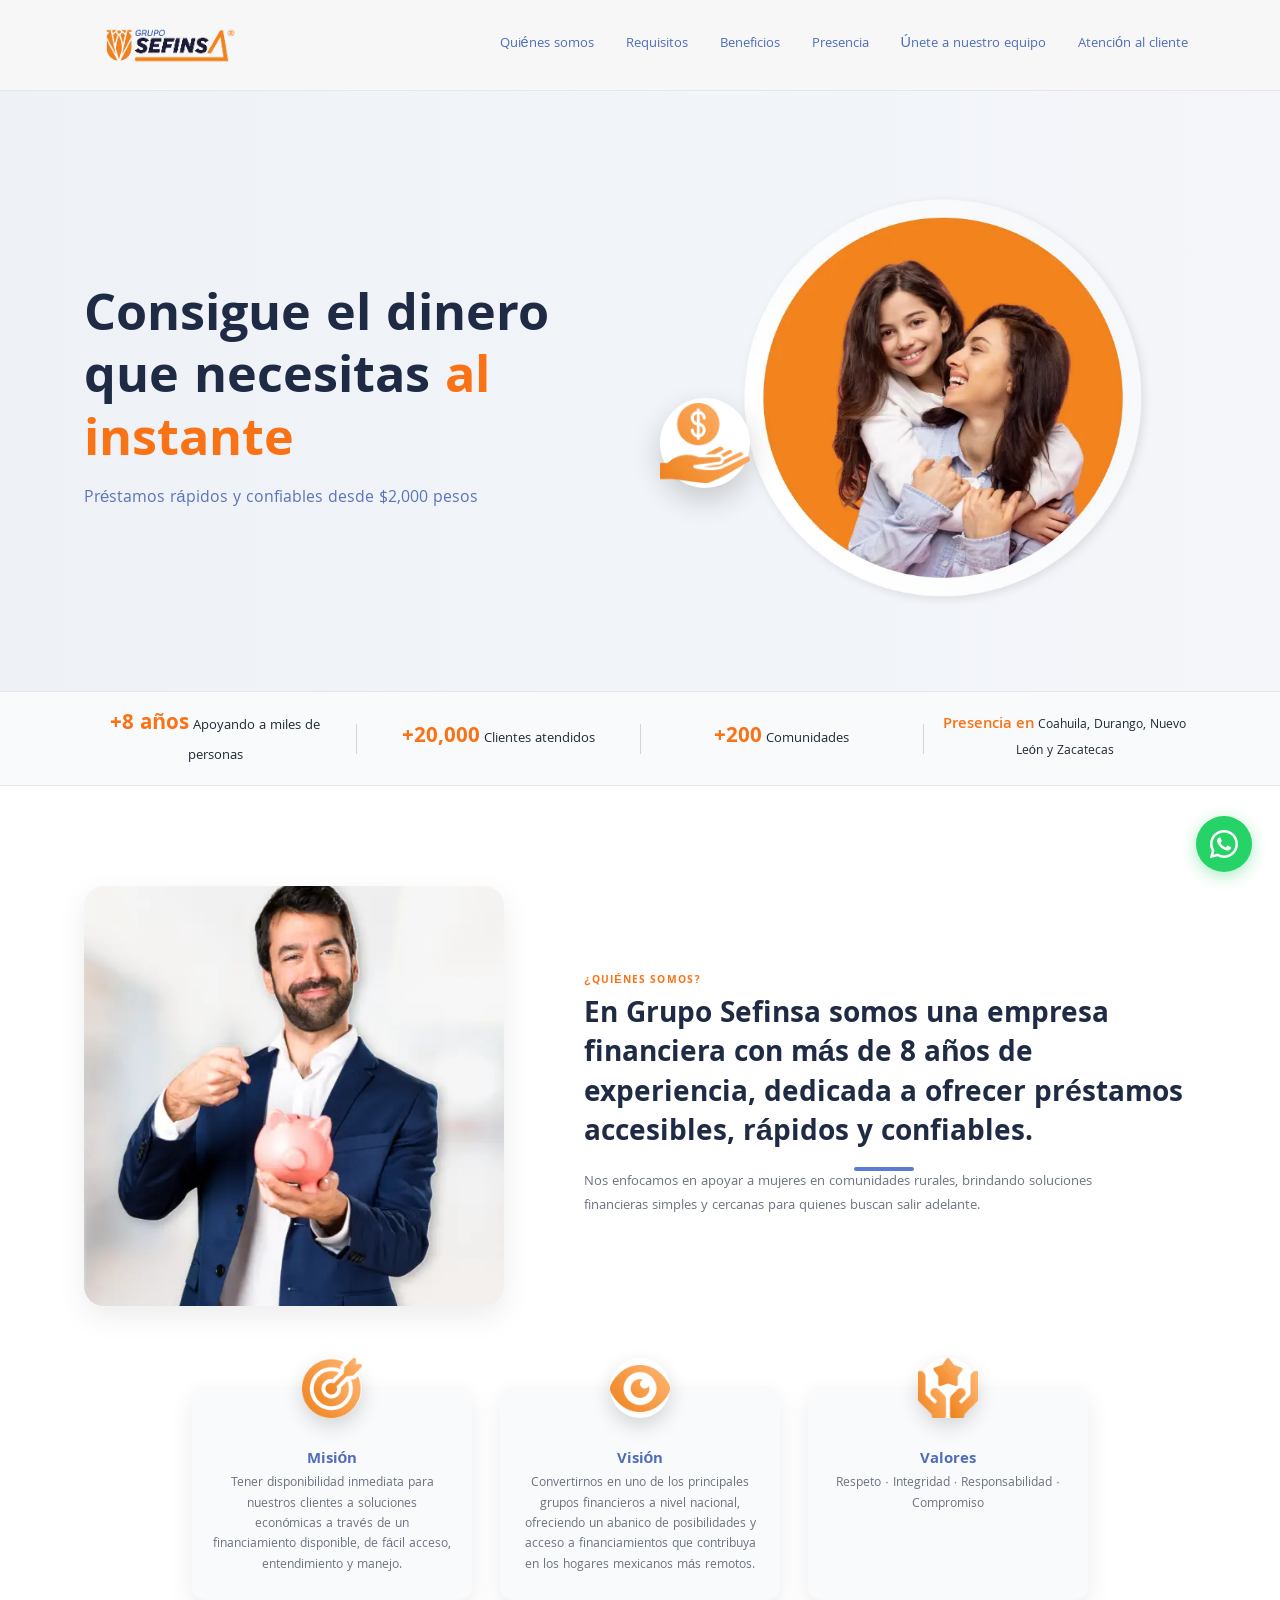
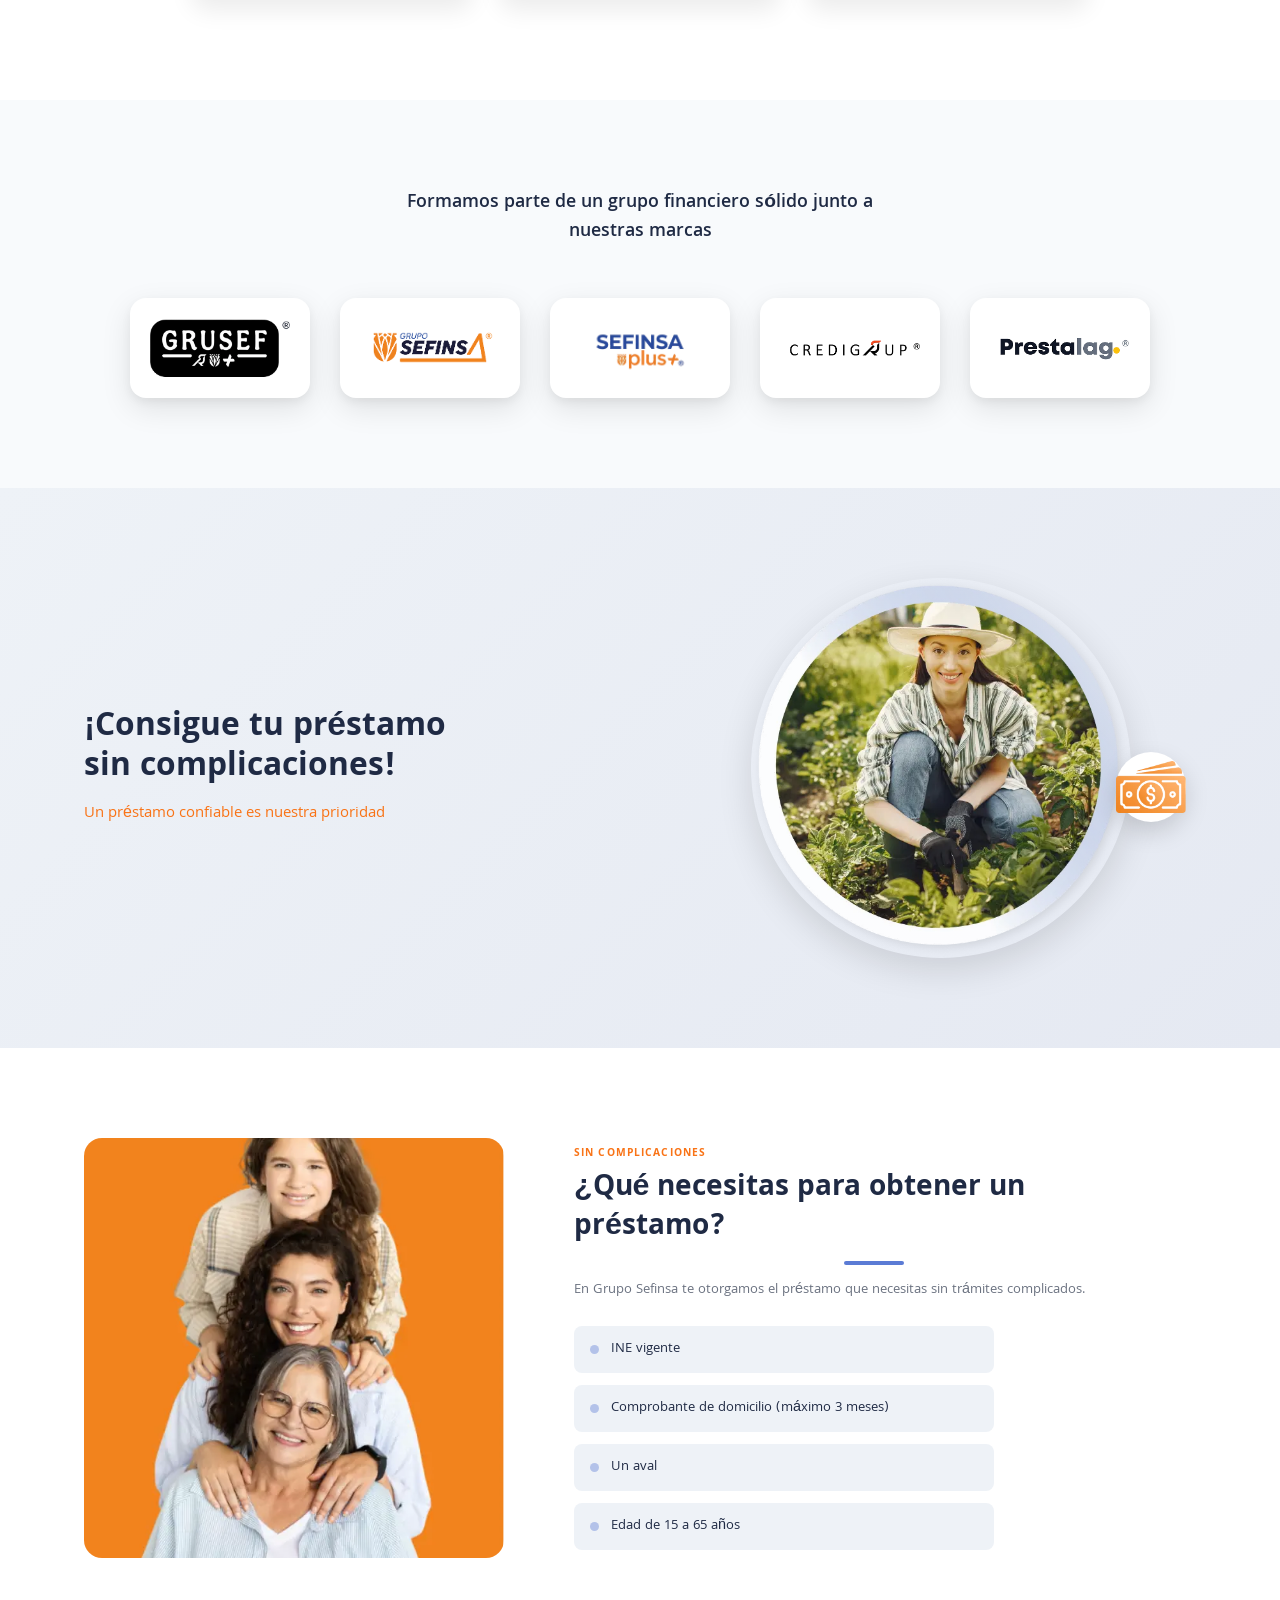
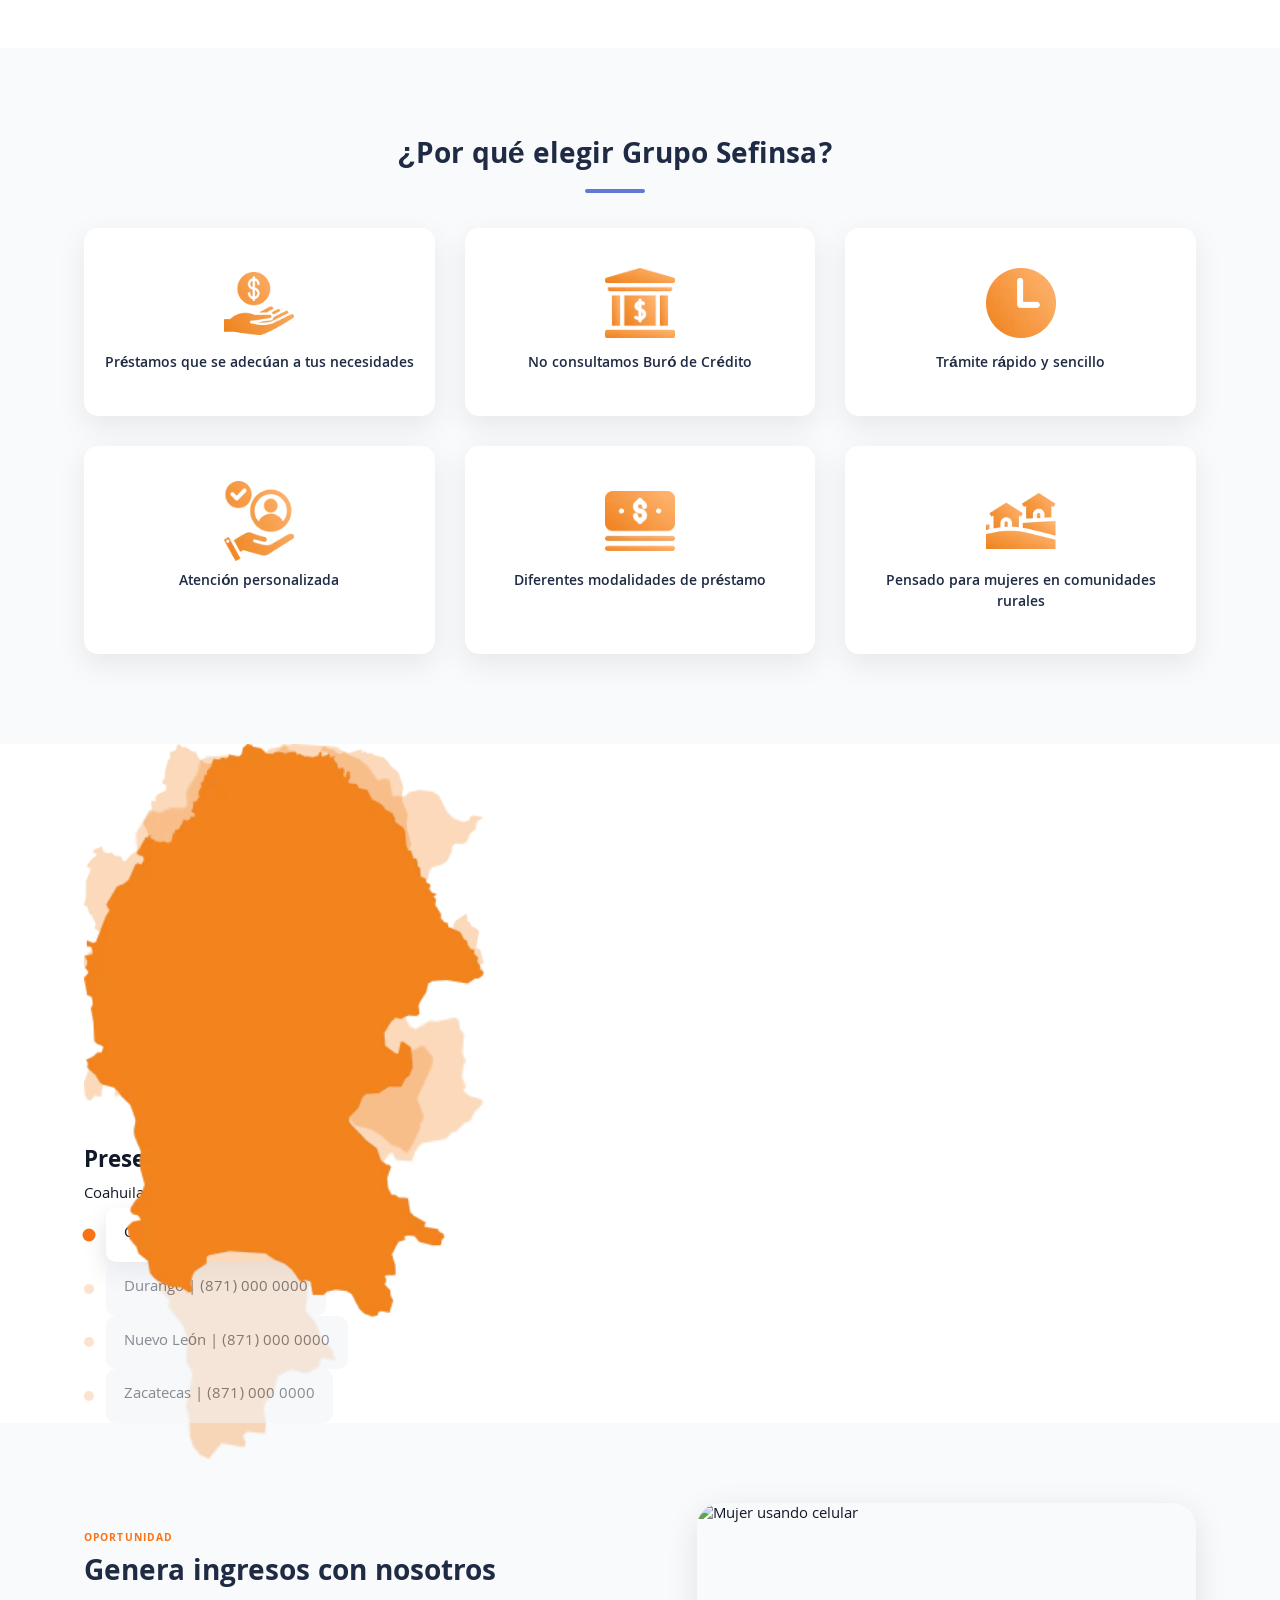
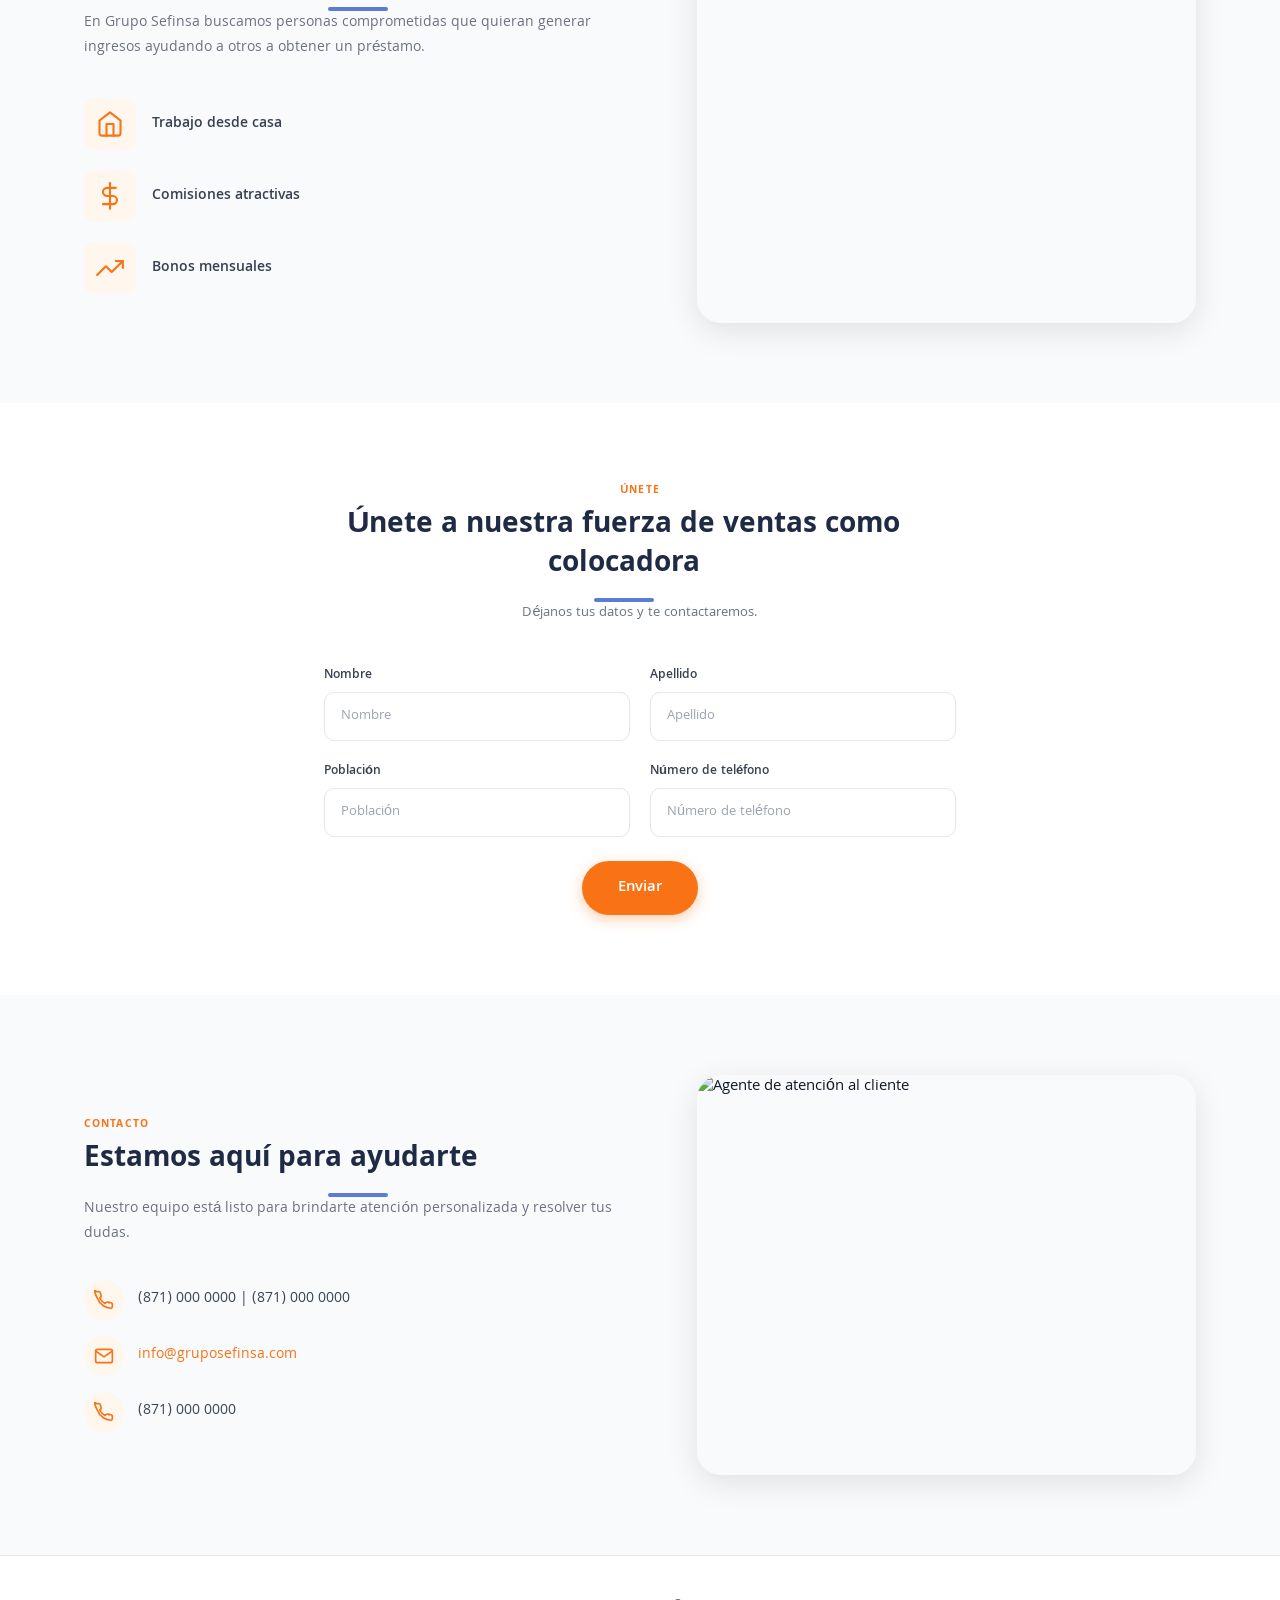
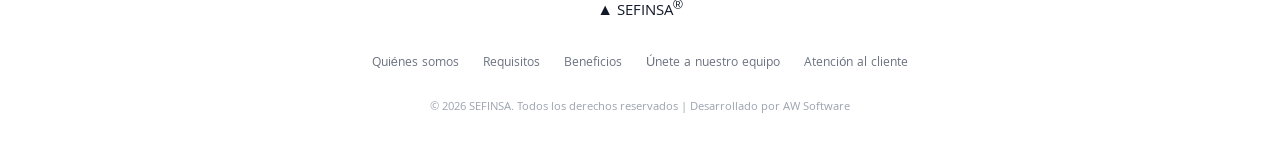
==== index.html @ 64424cb9 "si" ====
<!DOCTYPE html>
<html lang="es">
<head>
  <meta charset="UTF-8" />
  <meta name="viewport" content="width=device-width, initial-scale=1.0" />
  <title>Grupo Sefinsa — Préstamos rápidos y confiables</title>
  <link rel="stylesheet" href="Style/styles.css" />
  <link rel="preconnect" href="https://fonts.googleapis.com" />
  <link rel="preconnect" href="https://fonts.gstatic.com" crossorigin />
  <link href="https://fonts.googleapis.com/css2?family=Poppins:wght@400;500;600;700;800&display=swap" rel="stylesheet" />
</head>
<body>

  <!-- NAVBAR -->
  <header class="navbar">
    <div class="container navbar__inner">
      <a href="#" class="navbar__logo">
        <div class="logo-mark">
   
          <span class="logo-text"><img src="LOGOS/LOGO SEFINSA.webp" alt=""></span>
        </div>
      </a>
      <button class="navbar__toggle" aria-label="Abrir menú" id="menuToggle">
        <span></span><span></span><span></span>
      </button>
      <nav class="navbar__nav" id="mainNav">
        <a href="#quienes-somos">Quiénes somos</a>
        <a href="#requisitos">Requisitos</a>
        <a href="#beneficios">Beneficios</a>
        <a href="#presencia">Presencia</a>
        <a href="#unete">Únete a nuestro equipo</a>
        <a href="#atencion">Atención al cliente</a>
      </nav>
    </div>
  </header>

  <!-- HERO -->
  <section class="hero">
    <div class="container hero__inner">
      <div class="hero__content">
        <h1 class="hero__title">
          Consigue el dinero<br />
          que necesitas <span class="text-orange">al instante</span>
        </h1>
        <p class="hero__subtitle">Préstamos rápidos y confiables desde $2,000 pesos</p>
       
      </div>
      <div class="hero__image-wrap">
        <div class="hero__image-circle">
          <img src="Img/IMAGEN 1.webp" alt="Mujer sonriente" />
        </div>
        <div class="hero__badge hero__badge--1">
          <img src="ICONOS/ICONO 1.webp" alt="">
        </div>
        <div class="hero__badge hero__badge--2">
          <svg width="22" height="22" viewBox="0 0 24 24" fill="none"><circle cx="12" cy="12" r="12" fill="#F97316"/><path d="M12 6v6l4 2" stroke="#fff" stroke-width="2" stroke-linecap="round"/></svg>
        </div>
      </div>
    </div>
  </section>

  <!-- STATS BAR -->
  <section class="stats">
    <div class="container stats__inner">
      <div class="stats__item">
        <span class="stats__number">+8 años</span>
        <span class="stats__label">Apoyando a miles de personas</span>
      </div>
      <div class="stats__divider"></div>
      <div class="stats__item">
        <span class="stats__number">+20,000</span>
        <span class="stats__label">Clientes atendidos</span>
      </div>
      <div class="stats__divider"></div>
      <div class="stats__item">
        <span class="stats__number">+200</span>
        <span class="stats__label">Comunidades</span>
      </div>
      <div class="stats__divider"></div>
      <div class="stats__item">
        <span class="stats__number">Presencia en</span>
        <span class="stats__label">Coahuila, Durango, Nuevo León y Zacatecas</span>
      </div>
    </div>
  </section>

  <!-- QUIÉNES SOMOS -->
<section class="about" id="quienes-somos">
  <div class="container">

    <div class="about__inner">
      <!-- IMAGEN -->
      <div class="about__image">
        <img src="Img/IMAGEN 2.webp " alt="Quiénes somos">
      </div>

      <!-- TEXTO -->
      <div class="about__content">
        <p class="section-label">¿QUIÉNES SOMOS?</p>

        <h2 class="section-title">
          En Grupo Sefinsa somos una empresa financiera con más de 8 años de experiencia, dedicada a ofrecer préstamos accesibles, rápidos y confiables.
        </h2>

        <p class="about__desc">
          Nos enfocamos en apoyar a mujeres en comunidades rurales, brindando soluciones financieras simples y cercanas para quienes buscan salir adelante.
        </p>
      </div>
    </div>

    <!-- CARDS -->
    <div class="about__cards">

      <div class="about__card">
        <div class="about__card-icon">
          <!-- ICONO -->
           <img src="ICONOS/ICONO 2.webp" alt="">
        </div>
        <h3>Misión</h3>
        <p>
          Tener disponibilidad inmediata para nuestros clientes a soluciones económicas a través de un financiamiento disponible, de fácil acceso, entendimiento y manejo.
        </p>
      </div>

      <div class="about__card">
        <div class="about__card-icon">
         <img src="ICONOS/ICONO 3.webp" alt="">
        </div>
        <h3>Visión</h3>
        <p>
          Convertirnos en uno de los principales grupos financieros a nivel nacional, ofreciendo un abanico de posibilidades y acceso a financiamientos que contribuya en los hogares mexicanos más remotos.
        </p>
      </div>

      <div class="about__card">
        <div class="about__card-icon">
          <img src="ICONOS/ICONO 4.webp" alt="">
        </div>
        <h3>Valores</h3>
        <p>
          Respeto · Integridad · Responsabilidad · Compromiso
        </p>
      </div>

    </div>

  </div>
</section>

  <!-- ALIANZAS -->
  <section class="alliances">
  <div class="container">

    <h3 class="alliances__title">
      Formamos parte de un grupo financiero sólido junto a nuestras marcas
    </h3>

    <div class="alliances__grid">

      <div class="alliance-card">
        <img src="LOGOS/LOGO GRUSEF.webp" alt="">
      </div>

      <div class="alliance-card">
        <img src="LOGOS/LOGO SEFINSA.webp" alt="">
      </div>

      <div class="alliance-card">
        <img src="LOGOS/LOGO SEFISNA PLUS.webp" alt="">
      </div>

      <div class="alliance-card">
        <img src="LOGOS/LOGO CREDIGRUP.webp" alt="">
      </div>

      <div class="alliance-card">
        <img src="LOGOS/LOGO PRESTALAG.webp" alt="">
      </div>

    </div>

  </div>
</section>

  <!-- CTA INTERMEDIA -->
<section class="cta">
  <div class="container">

    <div class="cta__inner">

      <!-- TEXTO -->
      <div class="cta__content">
        <h2 class="cta__title">
          ¡Consigue tu préstamo<br>sin complicaciones!
        </h2>

        <p class="cta__subtitle">
          Un préstamo confiable es nuestra prioridad
        </p>
      </div>

      <!-- IMAGEN -->
      <div class="cta__image-wrap">

        <div class="cta__image">
          <img src="Img/IMAGEN 3.webp" alt="">
        </div>

        <!-- ICONO FLOTANTE -->
        <div class="cta__icon">
          <img src="ICONOS/ICONO 5.webp" alt="">
        </div>

      </div>

    </div>

  </div>
</section>

  <!-- REQUISITOS -->
 <section class="requirements">
  <div class="container">

    <div class="requirements__inner">

      <!-- IMAGEN -->
      <div class="requirements__image">
        <img src="Img/IMAGEN 4.webp" alt="">
      </div>

      <!-- TEXTO -->
      <div class="requirements__content">

        <p class="section-label">SIN COMPLICACIONES</p>

        <h2 class="section-title">
          ¿Qué necesitas para obtener un préstamo?
        </h2>

        <p class="requirements__desc">
          En Grupo Sefinsa te otorgamos el préstamo que necesitas sin trámites complicados.
        </p>

        <div class="requirements__list">
          <div class="requirements__item"><span class="dot"></span>INE vigente</div>
          <div class="requirements__item"><span class="dot"></span>Comprobante de domicilio (máximo 3 meses)</div>
          <div class="requirements__item"><span class="dot"></span>Un aval</div>
          <div class="requirements__item"><span class="dot"></span>Edad de 15 a 65 años</div>
        </div>

      </div>

    </div>

  </div>
</section>

  <section class="benefits">
  <div class="container">

    <div class="section-header">
     
      <h2 class="section-title">¿Por qué elegir Grupo Sefinsa?</h2>
    </div>

    <div class="benefits__grid">

      <div class="benefit-card">
        <div class="benefit-card__icon">
         <img src="ICONOS/ICONO 1.webp" alt="">
        </div>
        <h3>Préstamos que se adecúan a tus necesidades</h3>
      </div>

      <div class="benefit-card">
        <div class="benefit-card__icon">
          <img src="ICONOS/ICONO 6.webp" alt="">
        </div>
        <h3>No consultamos Buró de Crédito</h3>
      </div>

      <div class="benefit-card">
        <div class="benefit-card__icon">
          <img src="ICONOS/ICONO 7.webp" alt="">
        </div>
        <h3>Trámite rápido y sencillo</h3>
      </div>

      <div class="benefit-card">
        <div class="benefit-card__icon">
          <img src="ICONOS/ICONO 8.webp" alt="">
        </div>
        <h3>Atención personalizada</h3>
      </div>

      <div class="benefit-card">
        <div class="benefit-card__icon">
          <img src="ICONOS/ICONO 9.webp" alt="">
        </div>
        <h3>Diferentes modalidades de préstamo</h3>
      </div>

      <div class="benefit-card">
        <div class="benefit-card__icon">
          <img src="ICONOS/ICONO 10.webp" alt="">        </div>
        <h3>Pensado para mujeres en comunidades rurales</h3>
      </div>

    </div>

  </div>
</section>

  <!-- PRESENCIA -->
 <section class="presence">
  <div class="container">

    <div class="presence__inner">

      <!-- MAPA ARMADO CON IMÁGENES -->
      <div class="presence__map">

        <img src="ICONOS/COA.webp" class="map-state active" data-state="coahuila">
        <img src="ICONOS/DUR.webp" class="map-state" data-state="durango">
        <img src="ICONOS/NL.webp" class="map-state" data-state="nuevoleon">
        <img src="ICONOS/ZAC.webp" class="map-state" data-state="zacatecas">

      </div>

      <!-- LISTA -->
      <div class="presence__content">

        <h2 class="presence__title">Presencia en:</h2>

        <p class="presence__highlight">
          Coahuila, Durango, Nuevo León y Zacatecas
        </p>

        <div class="presence__list">

          <div class="presence__item active" data-state="coahuila">
            <span class="dot"></span>
            <div class="presence__card">Coahuila | (871) 000 0000</div>
          </div>

          <div class="presence__item" data-state="durango">
            <span class="dot"></span>
            <div class="presence__card">Durango | (871) 000 0000</div>
          </div>

          <div class="presence__item" data-state="nuevoleon">
            <span class="dot"></span>
            <div class="presence__card">Nuevo León | (871) 000 0000</div>
          </div>

          <div class="presence__item" data-state="zacatecas">
            <span class="dot"></span>
            <div class="presence__card">Zacatecas | (871) 000 0000</div>
          </div>

        </div>

      </div>

    </div>

  </div>
</section>

  <!-- GENERA INGRESOS -->
  <section class="income" id="unete">
    <div class="container income__inner">
      <div class="income__content">
        <p class="section-label">Oportunidad</p>
        <h2 class="section-title">Genera ingresos con nosotros</h2>
        <p class="income__desc">En Grupo Sefinsa buscamos personas comprometidas que quieran generar ingresos ayudando a otros a obtener un préstamo.</p>
        <div class="income__perks">
          <div class="income__perk">
            <span class="income__perk-icon">
              <svg width="28" height="28" viewBox="0 0 24 24" fill="none"><path d="M3 9l9-7 9 7v11a2 2 0 01-2 2H5a2 2 0 01-2-2z" stroke="#F97316" stroke-width="1.8" stroke-linecap="round" stroke-linejoin="round"/><polyline points="9 22 9 12 15 12 15 22" stroke="#F97316" stroke-width="1.8" stroke-linecap="round" stroke-linejoin="round"/></svg>
            </span>
            <span>Trabajo desde casa</span>
          </div>
          <div class="income__perk">
            <span class="income__perk-icon">
              <svg width="28" height="28" viewBox="0 0 24 24" fill="none"><line x1="12" y1="1" x2="12" y2="23" stroke="#F97316" stroke-width="1.8" stroke-linecap="round"/><path d="M17 5H9.5a3.5 3.5 0 000 7h5a3.5 3.5 0 010 7H6" stroke="#F97316" stroke-width="1.8" stroke-linecap="round" stroke-linejoin="round"/></svg>
            </span>
            <span>Comisiones atractivas</span>
          </div>
          <div class="income__perk">
            <span class="income__perk-icon">
              <svg width="28" height="28" viewBox="0 0 24 24" fill="none"><polyline points="23 6 13.5 15.5 8.5 10.5 1 18" stroke="#F97316" stroke-width="1.8" stroke-linecap="round" stroke-linejoin="round"/><polyline points="17 6 23 6 23 12" stroke="#F97316" stroke-width="1.8" stroke-linecap="round" stroke-linejoin="round"/></svg>
            </span>
            <span>Bonos mensuales</span>
          </div>
        </div>
      </div>
      <div class="income__image">
        <img src="https://images.unsplash.com/photo-1551836022-d5d88e9218df?w=420&h=480&fit=crop&crop=faces" alt="Mujer usando celular" />
      </div>
    </div>
  </section>

  <!-- FORMULARIO COLOCADORA -->
  <section class="form-section">
    <div class="container form-section__inner">
      <p class="section-label center">Únete</p>
      <h2 class="section-title center">Únete a nuestra fuerza de ventas como colocadora</h2>
      <p class="form-section__sub center">Déjanos tus datos y te contactaremos.</p>
      <form class="colocadora-form" id="colocadoraForm" novalidate>
        <div class="form-grid">
          <div class="form-group">
            <label for="nombre">Nombre</label>
            <input type="text" id="nombre" name="nombre" placeholder="Nombre" required />
          </div>
          <div class="form-group">
            <label for="apellido">Apellido</label>
            <input type="text" id="apellido" name="apellido" placeholder="Apellido" required />
          </div>
          <div class="form-group">
            <label for="poblacion">Población</label>
            <input type="text" id="poblacion" name="poblacion" placeholder="Población" required />
          </div>
          <div class="form-group">
            <label for="telefono">Número de teléfono</label>
            <input type="tel" id="telefono" name="telefono" placeholder="Número de teléfono" required />
          </div>
        </div>
        <div class="form-submit">
          <button type="submit" class="btn btn--primary btn--lg">Enviar</button>
        </div>
      </form>
    </div>
  </section>

  <!-- ATENCIÓN AL CLIENTE -->
  <section class="contact" id="atencion">
    <div class="container contact__inner">
      <div class="contact__content">
        <p class="section-label">Contacto</p>
        <h2 class="section-title">Estamos aquí para ayudarte</h2>
        <p class="contact__desc">Nuestro equipo está listo para brindarte atención personalizada y resolver tus dudas.</p>
        <div class="contact__list">
          <div class="contact__item">
            <span class="contact__icon">
              <svg width="20" height="20" viewBox="0 0 24 24" fill="none"><path d="M22 16.92v3a2 2 0 01-2.18 2 19.79 19.79 0 01-8.63-3.07A19.5 19.5 0 013.88 9.5a19.79 19.79 0 01-3.07-8.67A2 2 0 012.77 2h3a2 2 0 012 1.72c.127.96.361 1.903.7 2.81a2 2 0 01-.45 2.11L6.91 9.74a16 16 0 006.35 6.35l1.1-1.1a2 2 0 012.11-.45c.907.339 1.85.573 2.81.7A2 2 0 0122 16.92z" stroke="#F97316" stroke-width="2" stroke-linecap="round" stroke-linejoin="round"/></svg>
            </span>
            <span>(871) 000 0000 | (871) 000 0000</span>
          </div>
          <div class="contact__item">
            <span class="contact__icon">
              <svg width="20" height="20" viewBox="0 0 24 24" fill="none"><path d="M4 4h16c1.1 0 2 .9 2 2v12c0 1.1-.9 2-2 2H4c-1.1 0-2-.9-2-2V6c0-1.1.9-2 2-2z" stroke="#F97316" stroke-width="2" stroke-linecap="round" stroke-linejoin="round"/><polyline points="22,6 12,13 2,6" stroke="#F97316" stroke-width="2" stroke-linecap="round" stroke-linejoin="round"/></svg>
            </span>
            <a href="mailto:info@gruposefinsa.com">info@gruposefinsa.com</a>
          </div>
          <div class="contact__item">
            <span class="contact__icon">
              <svg width="20" height="20" viewBox="0 0 24 24" fill="none"><path d="M22 16.92v3a2 2 0 01-2.18 2 19.79 19.79 0 01-8.63-3.07A19.5 19.5 0 013.88 9.5a19.79 19.79 0 01-3.07-8.67A2 2 0 012.77 2h3a2 2 0 012 1.72c.127.96.361 1.903.7 2.81a2 2 0 01-.45 2.11L6.91 9.74a16 16 0 006.35 6.35l1.1-1.1a2 2 0 012.11-.45c.907.339 1.85.573 2.81.7A2 2 0 0122 16.92z" stroke="#F97316" stroke-width="2" stroke-linecap="round" stroke-linejoin="round"/></svg>
            </span>
            <span>(871) 000 0000</span>
          </div>
        </div>
      </div>
      <div class="contact__image">
        <img src="https://images.unsplash.com/photo-1521791136064-7986c2920216?w=420&h=460&fit=crop&crop=faces" alt="Agente de atención al cliente" />
      </div>
    </div>
  </section>

  <!-- FOOTER -->
  <footer class="footer">
    <div class="container footer__inner">
      <a href="#" class="navbar__logo footer__logo">
        <div class="logo-mark">
          <span class="logo-icon">&#9650;</span>
          <span class="logo-text">SEFINSA<sup>®</sup></span>
        </div>
      </a>
      <nav class="footer__nav">
        <a href="#quienes-somos">Quiénes somos</a>
        <a href="#requisitos">Requisitos</a>
        <a href="#beneficios">Beneficios</a>
        <a href="#unete">Únete a nuestro equipo</a>
        <a href="#atencion">Atención al cliente</a>
      </nav>
      <p class="footer__copy">© 2026 SEFINSA. Todos los derechos reservados | Desarrollado por AW Software</p>
    </div>
  </footer>

  <!-- WHATSAPP FLOAT -->
  <a href="https://wa.me/528710000000" class="whatsapp-float" target="_blank" rel="noopener" aria-label="Contactar por WhatsApp">
    <svg width="28" height="28" viewBox="0 0 24 24" fill="none">
      <path d="M17.472 14.382c-.297-.149-1.758-.867-2.03-.967-.273-.099-.471-.148-.67.15-.197.297-.767.966-.94 1.164-.173.199-.347.223-.644.075-.297-.15-1.255-.463-2.39-1.475-.883-.788-1.48-1.761-1.653-2.059-.173-.297-.018-.458.13-.606.134-.133.298-.347.446-.52.149-.174.198-.298.298-.497.099-.198.05-.371-.025-.52-.075-.149-.669-1.612-.916-2.207-.242-.579-.487-.5-.669-.51-.173-.008-.371-.01-.57-.01-.198 0-.52.074-.792.372-.272.297-1.04 1.016-1.04 2.479 0 1.462 1.065 2.875 1.213 3.074.149.198 2.096 3.2 5.077 4.487.709.306 1.262.489 1.694.625.712.227 1.36.195 1.871.118.571-.085 1.758-.719 2.006-1.413.248-.694.248-1.289.173-1.413-.074-.124-.272-.198-.57-.347z" fill="#fff"/>
      <path d="M12 0C5.373 0 0 5.373 0 12c0 2.123.554 4.118 1.528 5.845L.057 23.428a.5.5 0 00.609.61l5.66-1.485A11.945 11.945 0 0012 24c6.627 0 12-5.373 12-12S18.627 0 12 0zm0 21.818a9.797 9.797 0 01-5.031-1.386l-.36-.214-3.732.979.997-3.64-.234-.374A9.771 9.771 0 012.182 12C2.182 6.57 6.57 2.182 12 2.182S21.818 6.57 21.818 12 17.43 21.818 12 21.818z" fill="#fff"/>
    </svg>
  </a>

  <script>
    // Hamburger menu
    const toggle = document.getElementById('menuToggle');
    const nav = document.getElementById('mainNav');
    toggle.addEventListener('click', () => {
      nav.classList.toggle('open');
      toggle.classList.toggle('active');
    });

    // Close nav on link click (mobile)
    nav.querySelectorAll('a').forEach(link => {
      link.addEventListener('click', () => {
        nav.classList.remove('open');
        toggle.classList.remove('active');
      });
    });

    // Form submit
    document.getElementById('colocadoraForm').addEventListener('submit', function(e) {
      e.preventDefault();
      const btn = this.querySelector('button[type="submit"]');
      btn.textContent = '¡Enviado!';
      btn.style.background = '#22c55e';
      setTimeout(() => {
        btn.textContent = 'Enviar';
        btn.style.background = '';
        this.reset();
      }, 3000);
    });

    // Smooth scroll
    document.querySelectorAll('a[href^="#"]').forEach(a => {
      a.addEventListener('click', e => {
        const target = document.querySelector(a.getAttribute('href'));
        if (target) {
          e.preventDefault();
          target.scrollIntoView({ behavior: 'smooth', block: 'start' });
        }
      });
    });
  </script>
  <script>
const items = document.querySelectorAll('.presence__item');
const maps = document.querySelectorAll('.map-state');

items.forEach(item => {
  item.addEventListener('click', () => {

    const state = item.getAttribute('data-state');

    // activar lista
    items.forEach(i => i.classList.remove('active'));
    item.classList.add('active');

    // activar mapa
    maps.forEach(map => {
      map.classList.remove('active');

      if (map.getAttribute('data-state') === state) {
        map.classList.add('active');
      }
    });

  });
});
</script>
</body>
</html>
---- Style/styles.css ----
/* =============================================
   SEFINSA — Landing Page Styles
   ============================================= */

/* RESET & BASE */
*, *::before, *::after { box-sizing: border-box; margin: 0; padding: 0; }

html { scroll-behavior: smooth; font-size: 16px; }

@font-face {
  font-family: 'Khula';
  src: url('../FUENTE/Khula-Regular.ttf') format('woff2');
  font-weight: 400;
  font-style: normal;
}

@font-face {
  font-family: 'Khula';
  src: url('../FUENTE/Khula-Bold.ttf') format('woff2');
  font-weight: 700;
  font-style: normal;
}

@font-face {
  font-family: 'Khula';
  src: url('../FUENTE/Khula-SemiBold.ttf') format('woff2');
  font-weight: 600;
  font-style: normal;
}

body {
  font-family: 'Khula', 'Open Sans', sans-serif;
  color: #111827;
  background: #fff;
  line-height: 1.6;
  overflow-x: hidden;
}

img { display: block; max-width: 100%; height: auto; }
a { text-decoration: none; color: inherit; }
ul { list-style: none; }

/* VARIABLES */
:root {
  --orange: #F97316;
  --orange-dark: #ea6b0c;
  --orange-light: #FFF7ED;
  --white: #ffffff;
  --gray-50: #F9FAFB;
  --gray-100: #F3F4F6;
  --gray-200: #E5E7EB;
  --gray-400: #9CA3AF;
  --gray-500: #6B7280;
  --gray-700: #374151;
  --gray-900: #111827;
  --radius-sm: 6px;
  --radius-md: 10px;
  --radius-lg: 16px;
  --radius-xl: 24px;
  --radius-full: 9999px;
  --shadow-sm: 0 1px 3px rgba(0,0,0,.08), 0 1px 2px rgba(0,0,0,.05);
  --shadow-md: 0 4px 16px rgba(0,0,0,.08);
  --shadow-lg: 0 8px 32px rgba(0,0,0,.10);
  --transition: .22s ease;
}

/* CONTAINER */
.container {
  width: 100%;
  max-width: 1160px;
  margin: 0 auto;
  padding: 0 24px;
}

/* =============================================
   BUTTONS
   ============================================= */
.btn {
  display: inline-flex;
  align-items: center;
  justify-content: center;
  gap: 8px;
  padding: 12px 28px;
  border-radius: var(--radius-full);
  font-family: 'Khula', 'Open Sans', sans-serif;
  font-size: .9rem;
  font-weight: 600;
  cursor: pointer;
  border: none;
  transition: background var(--transition), transform var(--transition), box-shadow var(--transition);
  white-space: nowrap;
}

.btn--primary {
  background: var(--orange);
  color: #fff;
  box-shadow: 0 4px 14px rgba(249,115,22,.35);
}

.btn--primary:hover {
  background: var(--orange-dark);
  transform: translateY(-1px);
  box-shadow: 0 6px 20px rgba(249,115,22,.45);
}

.btn--primary:active { transform: translateY(0); }

.btn--lg {
  padding: 14px 36px;
  font-size: 1rem;
}

/* =============================================
   TYPOGRAPHY HELPERS
   ============================================= */
.section-label {
  display: inline-block;
  font-size: .8rem;
  font-weight: 600;
  color: var(--orange);
  text-transform: uppercase;
  letter-spacing: .08em;
  margin-bottom: 8px;
}

.section-title {
  font-size: clamp(1.5rem, 3vw, 2rem);
  font-weight: 700;
  color: var(--gray-900);
  line-height: 1.25;
  margin-bottom: 16px;
}

.text-orange { color: var(--orange); }

.section-header {
  text-align: center;
  margin-bottom: 48px;
}

.section-header .section-title { margin-bottom: 0; }

.center { text-align: center; }

/* =============================================
   NAVBAR
   ============================================= */
/* =============================================
   NAVBAR (AJUSTADO A PDF)
   ============================================= */
.navbar {
  position: sticky;
  top: 0;
  z-index: 100;
  background: #f7f7f7;
  border-bottom: 1px solid var(--gray-200);
  box-shadow: none;
}

.navbar__inner {
  display: flex;
  align-items: center;
  justify-content: space-between;
  height: 90px;
  padding: 0 32px;
}

/* LOGO */
.navbar__logo img {
  height: 55px;
  width: auto;
}

/* NAV LINKS */
.navbar__nav {
  display: flex;
  align-items: center;
  gap: 32px;
}

.navbar__nav a {
  font-size: 0.9rem;
  font-weight: 500;
  color: #4f6db8; /* azul suave como PDF */
  transition: color var(--transition);
}

.navbar__nav a:hover {
  color: var(--orange);
  background: transparent;
}

/* HAMBURGER */
.navbar__toggle {
  display: none;
}

/* =============================================
   HERO
   ============================================= */
/* =============================================
   HERO (FINAL CORRECTO — SIN CAPAS EXTRA)
   ============================================= */
.hero {
  padding: 100px 0 80px;
  background: linear-gradient(90deg, #eef2f7 0%, #f4f6fa 100%);
  overflow: hidden;
}

.hero__inner {
  display: grid;
  grid-template-columns: 1.1fr 1fr;
  align-items: center;
  gap: 60px;
}

/* =========================
   TEXTO
========================= */
.hero__content {
  max-width: 520px;
}

.hero__title {
  font-size: clamp(2.4rem, 4.5vw, 3.4rem);
  font-weight: 800;
  line-height: 1.15;
  color: #1f2a44;
  margin-bottom: 10px;
}

.hero__subtitle {
  font-size: 1.05rem;
  color: #5b74b8;
  font-weight: 500;
  margin-top: 10px;
}

/* Línea decorativa */
.hero__divider {
  width: 70px;
  height: 4px;
  background: #6c83c9;
  border-radius: 2px;
  margin: 16px 0 10px;
}

/* =========================
   IMAGEN (SIN CAPAS EXTRA)
========================= */
.hero__image-wrap {
  position: relative;
  display: flex;
  justify-content: center;
  align-items: center;
}

.hero__image-circle {
  width: 420px;
  height: 420px;
  border-radius: 50%;
  overflow: hidden;
  position: relative;
}

/* Eliminamos cualquier capa previa */
.hero__image-circle::before,
.hero__image-circle::after {
  display: none;
}

/* Imagen completa */
.hero__image-circle img {
  width: 100%;
  height: 100%;
  object-fit: contain; /* RESPETA TU DISEÑO */
}

/* =========================
   BADGE (ICONO)
========================= */
.hero__badge {
  position: absolute;

  /* POSICIÓN EXACTA */
  top: 60%;
  left: -35px;
  transform: translateY(-50%);

  width: 90px;
  height: 90px;

  background: #fff;
  border-radius: 50%;

  display: flex;
  align-items: center;
  justify-content: center;

  box-shadow: 0 12px 30px rgba(0,0,0,.18);
  z-index: 3;
}

.hero__badge svg {
  width: 38px;
  height: 38px;
}
/* Eliminamos el segundo badge */
.hero__badge--2 {
  display: none;
}

/* =============================================
   STATS BAR
   ============================================= */
/* =============================================
   STATS (MATCH EXACTO PDF)
   ============================================= */
.stats {
  background: #f8fafc;
  border-top: 1px solid #e5e7eb;
  border-bottom: 1px solid #e5e7eb;
  padding: 16px 0;
}

.stats__inner {
  display: flex;
  align-items: center;
  justify-content: space-between;
  gap: 10px;
}

/* ITEMS */
.stats__item {
  flex: 1;
  text-align: center;
}

/* NÚMEROS */
.stats__number {
  font-size: 1.4rem;
  font-weight: 700;
  color: #f97316;
  margin-bottom: 4px;
}

/* TEXTO */
.stats__label {
  font-size: 0.85rem;
  color: #1f2937; /* MÁS OSCURO */
  font-weight: 500;
}

/* DIVISORES */
.stats__divider {
  width: 1px;
  height: 30px;
  background: #d1d5db;
}
/* SOLO EL ÚLTIMO ITEM */
.stats__item:last-child .stats__number {
  font-size: 1rem;
  font-weight: 600;
}

.stats__item:last-child .stats__label {
  font-size: 0.8rem;
  font-weight: 500;
}
/* =============================================
   ABOUT / QUIÉNES SOMOS
   ============================================= */
/* =============================================
   ABOUT / QUIÉNES SOMOS (FINAL CORRECTO)
   ============================================= */
.about {
  padding: 100px 0;
  background: #fff;
}

/* LAYOUT */
.about__inner {
  display: grid;
  grid-template-columns: 420px 1fr;
  gap: 80px;
  align-items: center;
}

/* IMAGEN */
.about__image {
  width: 100%;
  max-width: 420px;
  height: 420px;
  border-radius: 20px;
  overflow: hidden;
  box-shadow: 0 10px 30px rgba(0,0,0,.08);
}

.about__image img {
  width: 100%;
  height: 100%;
  object-fit: cover;
}

/* TEXTO */
.section-label {
  font-size: 0.7rem;
  font-weight: 700;
  color: var(--orange);
  letter-spacing: .1em;
  margin-bottom: 10px;
}

.section-title {
  font-size: 1.9rem;
  font-weight: 700;
  color: #1f2a44;
  line-height: 1.35;
  margin-bottom: 18px;
  max-width: 600px;
}

.about__desc {
  font-size: 0.9rem;
  color: var(--gray-500);
  line-height: 1.7;
  max-width: 520px;
}

/* =========================
   CARDS
========================= */
.about__cards {
  margin-top: 80px;

  display: grid;
  grid-template-columns: repeat(3, 280px);
  justify-content: center;
  gap: 28px;
}

/* CARD */
.about__card {
  background: #f9fafb;
  border-radius: 14px;
  padding: 50px 20px 24px;
  text-align: center;
  position: relative;

  box-shadow: 0 10px 25px rgba(0,0,0,.08);
  transition: all .2s ease;
}

.about__card:hover {
  transform: translateY(-5px);
  box-shadow: 0 15px 35px rgba(0,0,0,.12);
}

/* ICONO FLOTANTE */
.about__card-icon {
  position: absolute;
  top: -28px;
  left: 50%;
  transform: translateX(-50%);

  width: 60px;
  height: 60px;

  background: #fff;
  border-radius: 50%;

  display: flex;
  align-items: center;
  justify-content: center;

  box-shadow: 0 8px 20px rgba(0,0,0,.15);
}

/* ICONO */
.about__card-icon svg {
  width: 28px;
  height: 28px;
}

/* TÍTULO */
.about__card h3 {
  margin-top: 12px;
  font-size: 1rem;
  font-weight: 700;
  color: #4f6db8;
}

/* TEXTO */
.about__card p {
  font-size: 0.8rem;
  color: #6b7280;
  line-height: 1.6;
}
/* =============================================
   ALLIANCES
   ============================================= */

.alliances {
  padding: 90px 0;
  background: #f8fafc;
  text-align: center;
}

/* TÍTULO */
.alliances__title {
  font-size: 1.2rem;
  font-weight: 600;
  color: #1f2a44;
  max-width: 540px;
  margin: 0 auto 50px;
  line-height: 1.5;
}

/* GRID */
.alliances__grid {
  display: grid;
  grid-template-columns: repeat(5, 180px); /* MÁS ANCHO */
  justify-content: center;
  gap: 30px;
}

/* CARD */
.alliance-card {
  background: #fff;
  border-radius: 16px;
  padding: 26px 30px;

  display: flex;
  align-items: center;
  justify-content: center;

  height: 100px; /* MÁS ALTAS */

  /* SOMBRA MÁS PREMIUM */
  box-shadow: 
    0 10px 30px rgba(0,0,0,.10),
    0 4px 10px rgba(0,0,0,.05);

  transition: all .3s ease;
}

/* HOVER MÁS NOTORIO */
.alliance-card:hover {
  transform: translateY(-6px);
  box-shadow: 
    0 18px 40px rgba(0,0,0,.15),
    0 6px 16px rgba(0,0,0,.08);
}

/* LOGOS */
.alliance-card img {
  max-width: 140px; /* MÁS GRANDES */
  max-height: 60px;
  object-fit: contain;
}

/* =============================================
   CTA 
   ============================================= */
.cta {
  padding: 90px 0;
  background: linear-gradient(135deg, #eef2f7 0%, #e5e9f2 100%);
}

/* LAYOUT */
.cta__inner {
  display: grid;
  grid-template-columns: 1fr 480px; /* MÁS ESPACIO A LA IMAGEN */
  align-items: center;
  gap: 60px;
}

/* TEXTO */
.cta__title {
  font-size: 2.1rem;
  font-weight: 800;
  color: #1f2a44;
  line-height: 1.2;
  margin-bottom: 14px;
}

.cta__subtitle {
  font-size: 1rem;
  color: var(--orange);
  font-weight: 500;
}

/* WRAP */
.cta__image-wrap {
  position: relative;
  display: flex;
  justify-content: center;
    margin-left: -30px;

}


/* IMAGEN (SIN BORDE EXTRA) */
.cta__image {
  width: 380px; /* MÁS GRANDE */
  height: 380px;

  border-radius: 50%;
  overflow: hidden;

  /* SOLO SOMBRA, SIN BORDE */
  box-shadow: 0 12px 35px rgba(0,0,0,.12);
}

.cta__image img {
  width: 100%;
  height: 100%;
  object-fit: cover;
}

/* ICONO FLOTANTE */
.cta__icon {
  position: absolute;
  right: 10px;
  top: 55%;
  transform: translateY(-50%);

  width: 70px;
  height: 70px;

  background: #fff;
  border-radius: 50%;

  display: flex;
  align-items: center;
  justify-content: center;

  box-shadow: 0 10px 25px rgba(0,0,0,.15);
}

/* ICONO */
.cta__icon svg {
  width: 32px;
  height: 32px;
}

/* =============================================
   REQUIREMENTS
   ============================================= */
/* =============================================
   REQUIREMENTS (FIX FINAL)
   ============================================= */
.requirements {
  padding: 90px 0;
  background: #fff;
}

/* LAYOUT CORRECTO */
.requirements__inner {
  display: grid;
  grid-template-columns: 420px 1fr;
  gap: 70px;
  align-items: center;
}

/* IMAGEN */
.requirements__image {
  width: 100%;
  max-width: 420px;
  height: 420px;
  border-radius: 18px;
  overflow: hidden;
}

.requirements__image img {
  width: 100%;
  height: 100%;
  object-fit: cover;
}

/* TEXTO */
.requirements__desc {
  font-size: 0.9rem;
  color: var(--gray-500);
  margin: 14px 0 24px;
  line-height: 1.6;
}

/* LISTA */
.requirements__list {
  display: flex;
  flex-direction: column;
  gap: 12px;
  max-width: 420px; /* 🔥 CLAVE para que no se estire */
}

/* ITEM */
.requirements__item {
  display: flex;
  align-items: center;
  gap: 12px;

  background: #eef2f7;
  padding: 12px 16px;
  border-radius: 8px;

  font-size: 0.9rem;
  color: #1f2a44;
  font-weight: 500;

  transition: background .2s ease;
}

.requirements__item:hover {
  background: #e5e9f2;
}

/* PUNTO */
.requirements__item .dot {
  width: 9px;
  height: 9px;
  background: #5b7bd5;
  border-radius: 50%;
  flex-shrink: 0;
}

/* LINEA AZUL */
.section-title::after {
  content: "";
  display: block;
  width: 55px;
  height: 4px;
  background: #5b7bd5;
  margin-top: 10px;
  border-radius: 2px;
}

/* =============================================
   BENEFITS
   ============================================= */
/* =============================================
   BENEFITS (FIX TOTAL)
   ============================================= */
.benefits {
  background: #f8fafc;
  padding: 90px 0;
}

/* HEADER */
.section-header {
  max-width: 650px;
  margin: 0 auto 35px;
  text-align: center;
}

.section-label {
  display: block;
  font-size: 0.7rem;
  font-weight: 700;
  color: var(--orange);
  letter-spacing: .1em;
  margin-bottom: 6px;
}

.section-title {
  font-size: 1.9rem;
  font-weight: 700;
  color: #1f2a44;
  margin: 0;
  line-height: 1.3;
}

.section-title::after {
  content: "";
  display: block;
  width: 60px;
  height: 4px;
  background: #5b7bd5;
  margin: 12px auto 0;
  border-radius: 2px;
}

/* 🔥 GRID (LO IMPORTANTE) */
.benefits__grid {
  display: grid !important;
  grid-template-columns: repeat(3, 1fr);
  gap: 30px;
}

/* CARD */
.benefit-card {
  background: #fff;
  border-radius: 14px;
  padding: 40px 20px;
  text-align: center;

  box-shadow: 0 10px 30px rgba(0,0,0,.08);
  transition: all .25s ease;
}

.benefit-card:hover {
  transform: translateY(-6px);
  box-shadow: 0 16px 40px rgba(0,0,0,.12);
}

/* ICONO */
.benefit-card__icon {
  width: 70px;
  height: 70px;
  margin: 0 auto 16px;

  display: flex;
  align-items: center;
  justify-content: center;
}

.benefit-card__icon svg {
  width: 48px;
  height: 48px;
}

/* TEXTO */
.benefit-card h3 {
  font-size: 0.95rem;
  font-weight: 600;
  color: #1f2a44;
  line-height: 1.4;
}
/* =============================================
   PRESENCE
   ============================================= */
.presence__map {
  position: relative;
  width: 400px;
  height: 400px;
}

/* TODAS LAS IMÁGENES ENCIMADAS */
.map-state {
  position: absolute;
  width: 100%;
  top: 0;
  left: 0;
  opacity: 0.3;
  transition: .3s ease;
}

/* ESTADO ACTIVO */
.map-state.active {
  opacity: 1;
  z-index: 2;
}

/* LISTA (igual que antes) */
.presence__item {
  display: flex;
  align-items: center;
  gap: 12px;
  cursor: pointer;
}

.dot {
  width: 10px;
  height: 10px;
  background: var(--orange);
  border-radius: 50%;
  opacity: .4;
}

.presence__item.active .dot {
  opacity: 1;
  transform: scale(1.3);
}

.presence__card {
  background: #eef2f7;
  padding: 14px 18px;
  border-radius: 10px;
}

.presence__item.active .presence__card {
  background: #fff;
  box-shadow: 0 10px 25px rgba(0,0,0,.12);
}

.presence__item:not(.active) {
  opacity: .5;
}

/* =============================================
   GENERA INGRESOS
   ============================================= */
.income {
  background: var(--gray-50);
  padding: 80px 0;
}

.income__inner {
  display: grid;
  grid-template-columns: 1.1fr 1fr;
  gap: 64px;
  align-items: center;
}

.income__desc {
  color: var(--gray-500);
  font-size: .95rem;
  margin-bottom: 36px;
  line-height: 1.7;
}

.income__perks {
  display: flex;
  flex-direction: column;
  gap: 20px;
}

.income__perk {
  display: flex;
  align-items: center;
  gap: 16px;
  font-weight: 600;
  font-size: .95rem;
  color: var(--gray-700);
}

.income__perk-icon {
  width: 52px;
  height: 52px;
  background: var(--orange-light);
  border-radius: var(--radius-md);
  display: flex;
  align-items: center;
  justify-content: center;
  flex-shrink: 0;
}

.income__image {
  border-radius: var(--radius-xl);
  overflow: hidden;
  box-shadow: var(--shadow-lg);
  height: 420px;
}

.income__image img {
  width: 100%;
  height: 100%;
  object-fit: cover;
}

/* =============================================
   FORM SECTION
   ============================================= */
.form-section {
  padding: 80px 0;
  background: #fff;
}

.form-section__inner {
  max-width: 680px;
  margin: 0 auto;
}

.form-section .section-label,
.form-section .section-title {
  text-align: center;
}

.form-section__sub {
  font-size: .9rem;
  color: var(--gray-500);
  margin-bottom: 40px;
}

.form-grid {
  display: grid;
  grid-template-columns: 1fr 1fr;
  gap: 20px;
  margin-bottom: 24px;
}

.form-group {
  display: flex;
  flex-direction: column;
  gap: 6px;
}

.form-group label {
  font-size: .82rem;
  font-weight: 600;
  color: var(--gray-700);
}

.form-group input {
  padding: 12px 16px;
  border: 1.5px solid var(--gray-200);
  border-radius: var(--radius-md);
  font-family: 'Khula', 'Open Sans', sans-serif;
  font-size: .9rem;
  color: var(--gray-900);
  transition: border-color var(--transition), box-shadow var(--transition);
  background: #fff;
  outline: none;
}

.form-group input::placeholder { color: var(--gray-400); }

.form-group input:focus {
  border-color: var(--orange);
  box-shadow: 0 0 0 3px rgba(249,115,22,.15);
}

.form-submit {
  display: flex;
  justify-content: center;
  margin-top: 8px;
}

/* =============================================
   CONTACT / ATENCIÓN AL CLIENTE
   ============================================= */
.contact {
  padding: 80px 0;
  background: var(--gray-50);
}

.contact__inner {
  display: grid;
  grid-template-columns: 1.1fr 1fr;
  gap: 64px;
  align-items: center;
}

.contact__desc {
  color: var(--gray-500);
  font-size: .95rem;
  margin-bottom: 32px;
  line-height: 1.7;
}

.contact__list {
  display: flex;
  flex-direction: column;
  gap: 16px;
}

.contact__item {
  display: flex;
  align-items: center;
  gap: 14px;
  font-size: .93rem;
  color: var(--gray-700);
}

.contact__item a {
  color: var(--orange);
  transition: color var(--transition);
}

.contact__item a:hover { color: var(--orange-dark); }

.contact__icon {
  width: 40px;
  height: 40px;
  background: var(--orange-light);
  border-radius: 50%;
  display: flex;
  align-items: center;
  justify-content: center;
  flex-shrink: 0;
}

.contact__image {
  border-radius: var(--radius-xl);
  overflow: hidden;
  box-shadow: var(--shadow-lg);
  height: 400px;
}

.contact__image img {
  width: 100%;
  height: 100%;
  object-fit: cover;
}

/* =============================================
   FOOTER
   ============================================= */
.footer {
  background: #fff;
  border-top: 1px solid var(--gray-200);
  padding: 40px 0 24px;
}

.footer__inner {
  display: flex;
  flex-direction: column;
  align-items: center;
  gap: 20px;
}

.footer__logo { margin-bottom: 4px; }

.footer__nav {
  display: flex;
  flex-wrap: wrap;
  gap: 4px 8px;
  justify-content: center;
}

.footer__nav a {
  font-size: .8rem;
  color: var(--gray-500);
  padding: 4px 8px;
  border-radius: var(--radius-sm);
  transition: color var(--transition), background var(--transition);
}

.footer__nav a:hover {
  color: var(--orange);
  background: var(--orange-light);
}

.footer__copy {
  font-size: .75rem;
  color: var(--gray-400);
  text-align: center;
}

/* =============================================
   WHATSAPP FLOAT
   ============================================= */
.whatsapp-float {
  position: fixed;
  bottom: 28px;
  right: 28px;
  z-index: 200;
  width: 56px;
  height: 56px;
  border-radius: 50%;
  background: #25D366;
  display: flex;
  align-items: center;
  justify-content: center;
  box-shadow: 0 4px 16px rgba(37,211,102,.4);
  transition: transform var(--transition), box-shadow var(--transition);
  animation: pulse 2.5s ease-in-out infinite;
}

.whatsapp-float:hover {
  transform: scale(1.1);
  box-shadow: 0 6px 24px rgba(37,211,102,.5);
  animation: none;
}

@keyframes pulse {
  0%, 100% { box-shadow: 0 4px 16px rgba(37,211,102,.4); }
  50% { box-shadow: 0 4px 24px rgba(37,211,102,.65); }
}

/* =============================================
   RESPONSIVE — TABLET (≤900px)
   ============================================= */
@media (max-width: 900px) {

  .navbar__cta { display: none; }

  .navbar__toggle { display: flex; }

  .navbar__nav {
    display: none;
    flex-direction: column;
    position: absolute;
    top: 68px;
    left: 0;
    width: 100%;
    background: #fff;
    border-bottom: 1px solid var(--gray-200);
    padding: 16px 24px;
    gap: 4px;
    box-shadow: var(--shadow-md);
  }

  .navbar__nav.open { display: flex; }
  .navbar__nav a { padding: 10px 12px; font-size: .9rem; }

  .navbar { position: relative; }

  /* Hero */
  .hero { padding: 48px 0 40px; }
  .hero__inner { grid-template-columns: 1fr; gap: 32px; }
  .hero__content { text-align: center; }
  .hero__image-wrap { justify-content: center; }
  .hero__image-circle { width: 280px; height: 300px; }

  /* Stats */
  .stats__divider { display: none; }
  .stats__inner { gap: 20px; }

  /* About */
  .about__inner { grid-template-columns: 1fr; gap: 36px; }
  .about__image { height: 300px; }
  .about__cards { grid-template-columns: 1fr 1fr 1fr; gap: 12px; }

  /* Benefits */
  .benefits__grid { grid-template-columns: 1fr 1fr; }

  /* CTA Mid */
  .cta-mid__inner { grid-template-columns: 1fr; gap: 32px; }
  .cta-mid__content { text-align: center; }
  .cta-mid__image img { width: 280px; height: 300px; }

  /* Requirements */
  .requirements__inner { grid-template-columns: 1fr; gap: 36px; }
  .requirements__image { height: 280px; order: -1; }

  /* Presence */
  .presence__inner { grid-template-columns: 1fr; gap: 36px; }
  .mexico-map { max-width: 280px; margin: 0 auto; }

  /* Income */
  .income__inner { grid-template-columns: 1fr; gap: 36px; }
  .income__image { height: 280px; order: -1; }

  /* Contact */
  .contact__inner { grid-template-columns: 1fr; gap: 36px; }
  .contact__image { height: 260px; order: -1; }

  /* Form */
  .form-grid { grid-template-columns: 1fr 1fr; }
}

/* =============================================
   RESPONSIVE — MOBILE (≤560px)
   ============================================= */
@media (max-width: 560px) {

  .hero__title { font-size: 1.9rem; }
  .hero__image-circle { width: 240px; height: 260px; }

  .stats__inner { gap: 16px; }
  .stats__number { font-size: 1.2rem; }

  .about__cards { grid-template-columns: 1fr; }

  .benefits__grid { grid-template-columns: 1fr; }

  .form-grid { grid-template-columns: 1fr; }

  .alliances__logos { gap: 20px; }

  .footer__nav { gap: 2px 4px; }
  .footer__nav a { font-size: .75rem; }

  .income__perks { gap: 14px; }

  .whatsapp-float { bottom: 20px; right: 20px; width: 50px; height: 50px; }

  .btn--lg { padding: 13px 28px; font-size: .92rem; }
}
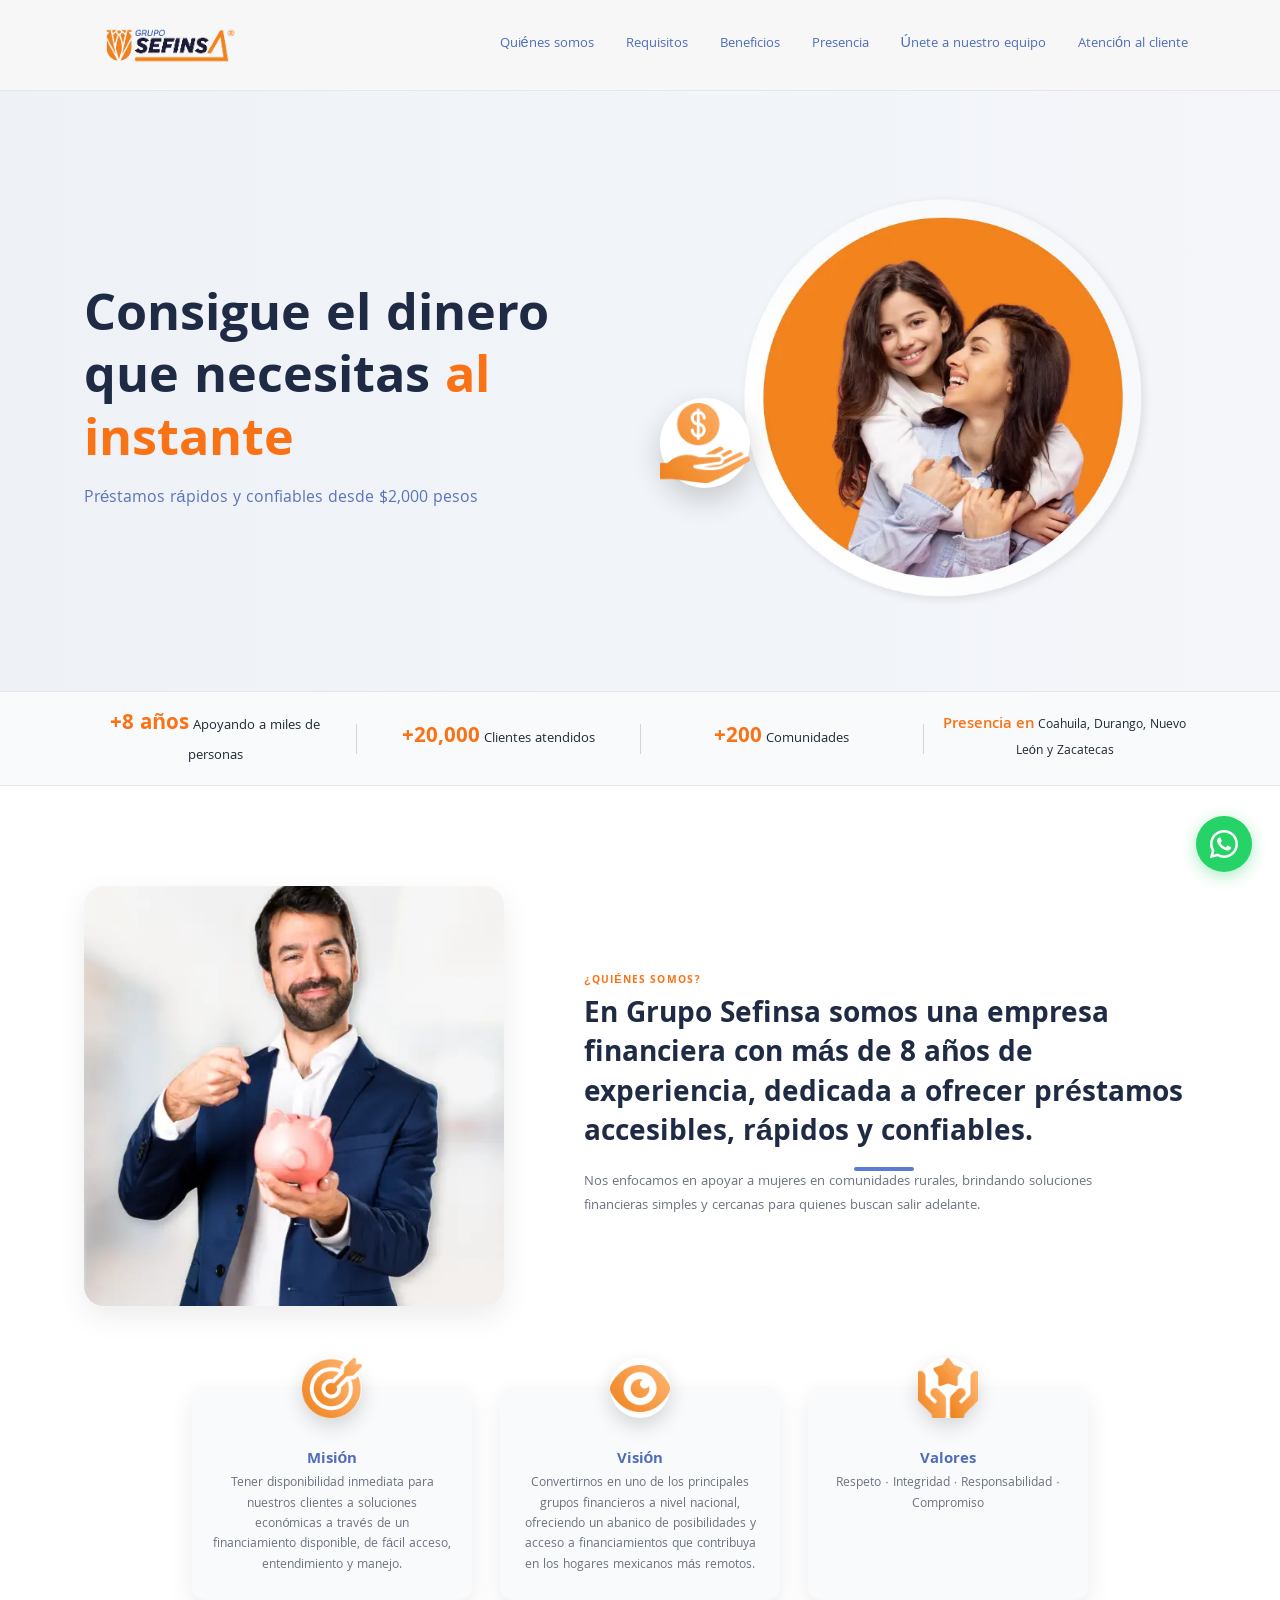
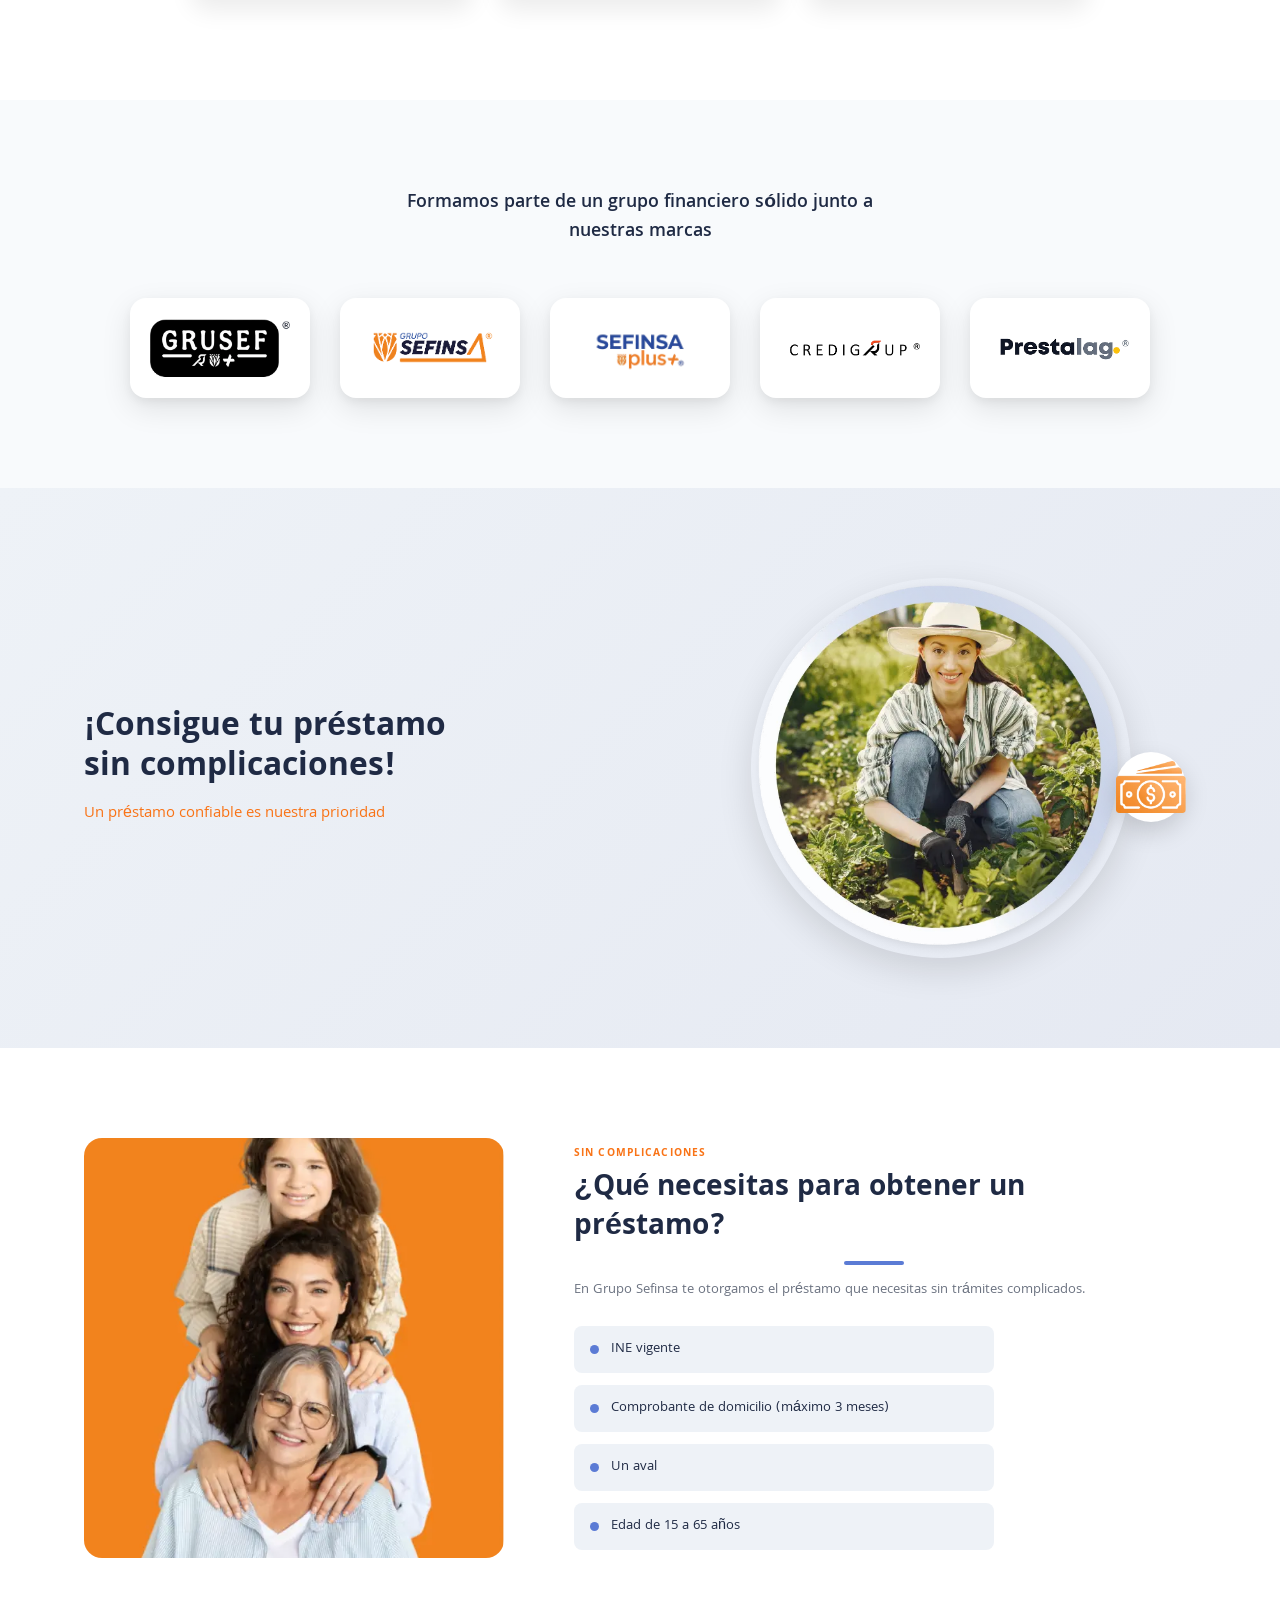
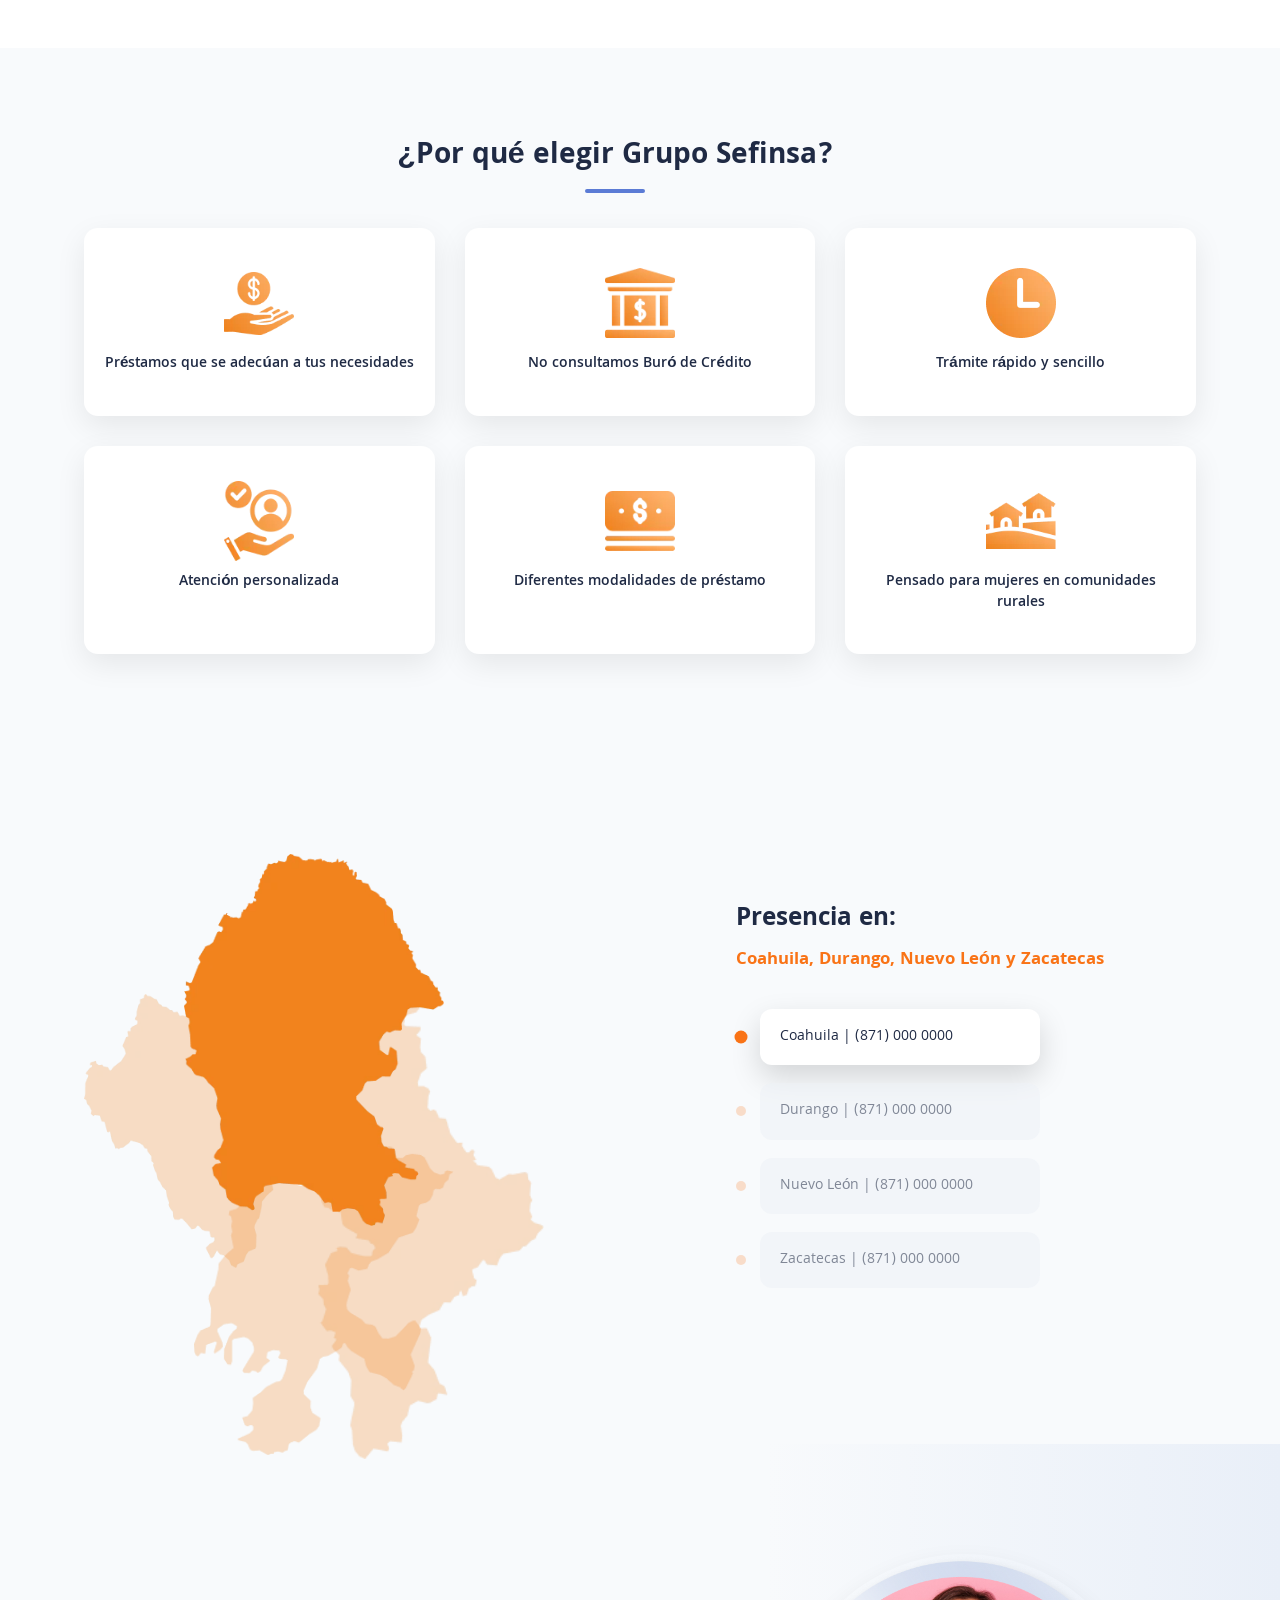
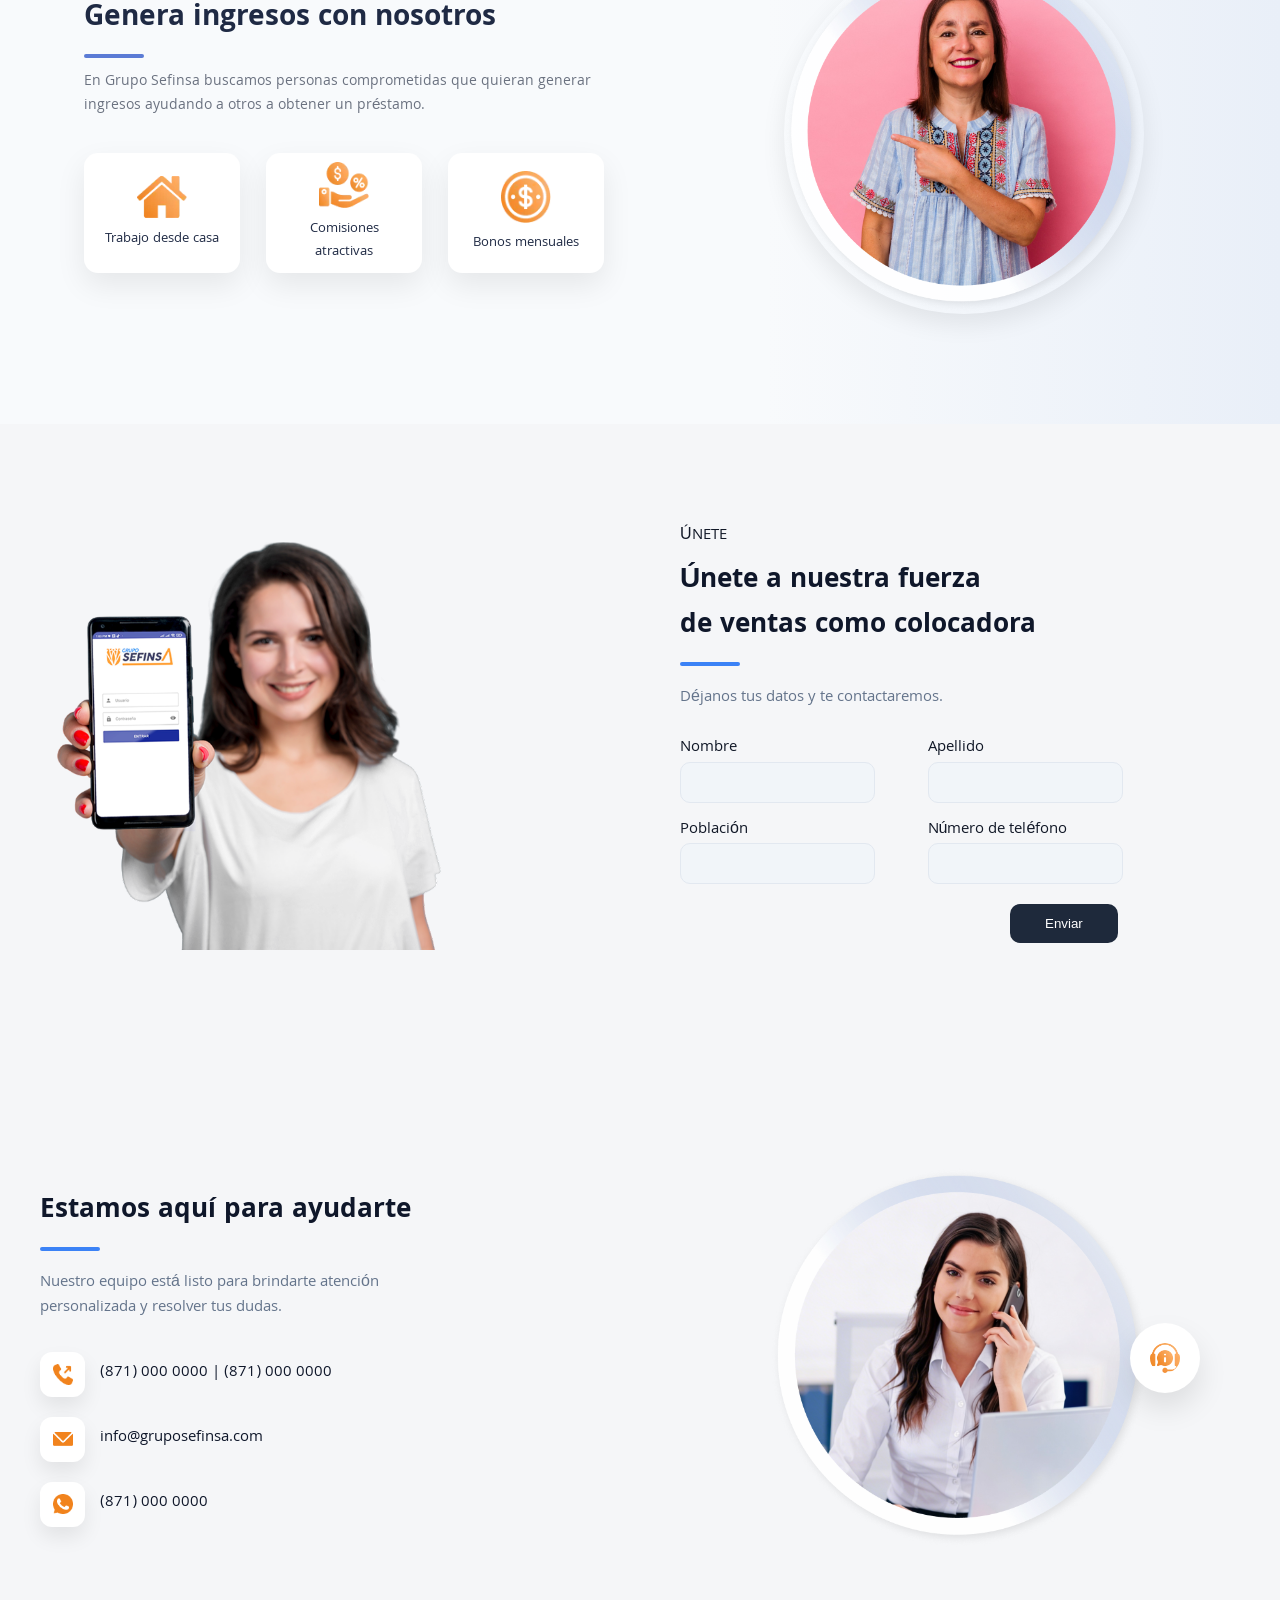
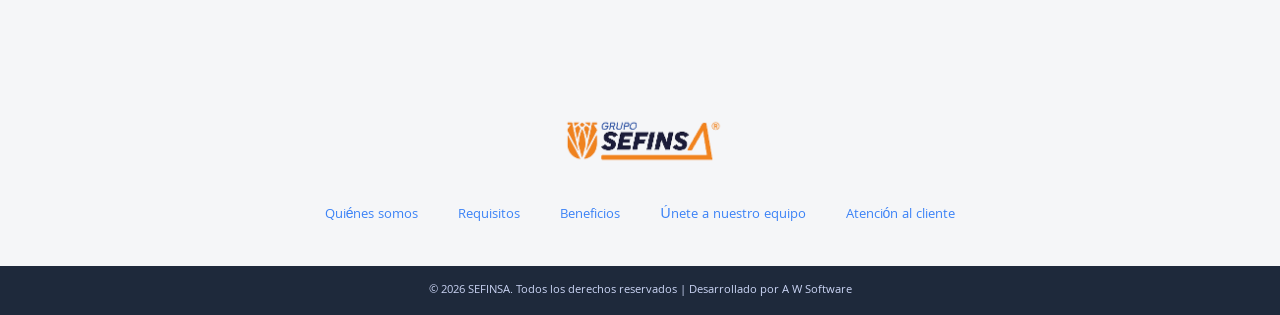
==== commit 9922bad4: "si2" ====
--- a/index.html
+++ b/index.html
@@ -369,124 +369,188 @@
 </section>
 
   <!-- GENERA INGRESOS -->
-  <section class="income" id="unete">
-    <div class="container income__inner">
+  <section class="income">
+  <div class="container">
+
+    <div class="income__inner">
+
+      <!-- TEXTO -->
       <div class="income__content">
-        <p class="section-label">Oportunidad</p>
-        <h2 class="section-title">Genera ingresos con nosotros</h2>
-        <p class="income__desc">En Grupo Sefinsa buscamos personas comprometidas que quieran generar ingresos ayudando a otros a obtener un préstamo.</p>
-        <div class="income__perks">
-          <div class="income__perk">
-            <span class="income__perk-icon">
-              <svg width="28" height="28" viewBox="0 0 24 24" fill="none"><path d="M3 9l9-7 9 7v11a2 2 0 01-2 2H5a2 2 0 01-2-2z" stroke="#F97316" stroke-width="1.8" stroke-linecap="round" stroke-linejoin="round"/><polyline points="9 22 9 12 15 12 15 22" stroke="#F97316" stroke-width="1.8" stroke-linecap="round" stroke-linejoin="round"/></svg>
-            </span>
-            <span>Trabajo desde casa</span>
-          </div>
-          <div class="income__perk">
-            <span class="income__perk-icon">
-              <svg width="28" height="28" viewBox="0 0 24 24" fill="none"><line x1="12" y1="1" x2="12" y2="23" stroke="#F97316" stroke-width="1.8" stroke-linecap="round"/><path d="M17 5H9.5a3.5 3.5 0 000 7h5a3.5 3.5 0 010 7H6" stroke="#F97316" stroke-width="1.8" stroke-linecap="round" stroke-linejoin="round"/></svg>
-            </span>
-            <span>Comisiones atractivas</span>
-          </div>
-          <div class="income__perk">
-            <span class="income__perk-icon">
-              <svg width="28" height="28" viewBox="0 0 24 24" fill="none"><polyline points="23 6 13.5 15.5 8.5 10.5 1 18" stroke="#F97316" stroke-width="1.8" stroke-linecap="round" stroke-linejoin="round"/><polyline points="17 6 23 6 23 12" stroke="#F97316" stroke-width="1.8" stroke-linecap="round" stroke-linejoin="round"/></svg>
-            </span>
-            <span>Bonos mensuales</span>
-          </div>
-        </div>
-      </div>
+
+        <h2 class="income__title">
+          Genera ingresos con nosotros
+        </h2>
+
+        <p class="income__desc">
+          En Grupo Sefinsa buscamos personas comprometidas que quieran generar ingresos ayudando a otros a obtener un préstamo.
+        </p>
+
+        <div class="income__cards">
+
+          <div class="income__card">
+            <div class="icon"><img src="ICONOS/ICONO 11.webp" alt=""></div>
+            <p>Trabajo desde casa</p>
+          </div>
+
+          <div class="income__card">
+            <div class="icon"><img src="ICONOS/ICONO 12.webp" alt=""></div>
+            <p>Comisiones atractivas</p>
+          </div>
+
+          <div class="income__card">
+            <div class="icon"><img src="ICONOS/ICONO 13.webp" alt=""></div>
+            <p>Bonos mensuales</p>
+          </div>
+
+        </div>
+
+      </div>
+
+      <!-- IMAGEN -->
       <div class="income__image">
-        <img src="https://images.unsplash.com/photo-1551836022-d5d88e9218df?w=420&h=480&fit=crop&crop=faces" alt="Mujer usando celular" />
-      </div>
-    </div>
-  </section>
-
-  <!-- FORMULARIO COLOCADORA -->
+        <img src="Img/IMAGEN 5.webp" alt="">
+      </div>
+
+    </div>
+
+  </div>
+</section>
+
   <section class="form-section">
-    <div class="container form-section__inner">
-      <p class="section-label center">Únete</p>
-      <h2 class="section-title center">Únete a nuestra fuerza de ventas como colocadora</h2>
-      <p class="form-section__sub center">Déjanos tus datos y te contactaremos.</p>
-      <form class="colocadora-form" id="colocadoraForm" novalidate>
+  <div class="form-container">
+
+    <!-- Imagen -->
+    <div class="form-image">
+      <img src="Img/IMAGEN 6.webp" alt="persona">
+    </div>
+
+    <!-- Formulario -->
+    <div class="form-content">
+      <span class="form-tag">ÚNETE</span>
+
+      <h2>
+        Únete a nuestra fuerza<br>
+        de ventas como colocadora
+      </h2>
+
+      <div class="line"></div>
+
+      <p>Déjanos tus datos y te contactaremos.</p>
+
+      <form id="contactForm">
+
         <div class="form-grid">
-          <div class="form-group">
-            <label for="nombre">Nombre</label>
-            <input type="text" id="nombre" name="nombre" placeholder="Nombre" required />
-          </div>
-          <div class="form-group">
-            <label for="apellido">Apellido</label>
-            <input type="text" id="apellido" name="apellido" placeholder="Apellido" required />
-          </div>
-          <div class="form-group">
-            <label for="poblacion">Población</label>
-            <input type="text" id="poblacion" name="poblacion" placeholder="Población" required />
-          </div>
-          <div class="form-group">
-            <label for="telefono">Número de teléfono</label>
-            <input type="tel" id="telefono" name="telefono" placeholder="Número de teléfono" required />
-          </div>
-        </div>
-        <div class="form-submit">
-          <button type="submit" class="btn btn--primary btn--lg">Enviar</button>
-        </div>
+          <div class="input-group">
+            <label>Nombre</label>
+            <input type="text" name="nombre" placeholder="" required>
+          </div>
+
+          <div class="input-group">
+            <label>Apellido</label>
+            <input type="text" name="apellido" placeholder="" required>
+          </div>
+
+          <div class="input-group">
+            <label>Población</label>
+            <input type="text" name="poblacion" placeholder="" required>
+          </div>
+
+          <div class="input-group">
+            <label>Número de teléfono</label>
+            <input type="tel" name="telefono" placeholder="" required>
+          </div>
+        </div>
+
+        <button type="submit" class="btn-submit">Enviar</button>
+
+        <p class="form-message" id="formMessage"></p>
       </form>
     </div>
-  </section>
+
+  </div>
+</section>
 
   <!-- ATENCIÓN AL CLIENTE -->
-  <section class="contact" id="atencion">
-    <div class="container contact__inner">
-      <div class="contact__content">
-        <p class="section-label">Contacto</p>
-        <h2 class="section-title">Estamos aquí para ayudarte</h2>
-        <p class="contact__desc">Nuestro equipo está listo para brindarte atención personalizada y resolver tus dudas.</p>
-        <div class="contact__list">
-          <div class="contact__item">
-            <span class="contact__icon">
-              <svg width="20" height="20" viewBox="0 0 24 24" fill="none"><path d="M22 16.92v3a2 2 0 01-2.18 2 19.79 19.79 0 01-8.63-3.07A19.5 19.5 0 013.88 9.5a19.79 19.79 0 01-3.07-8.67A2 2 0 012.77 2h3a2 2 0 012 1.72c.127.96.361 1.903.7 2.81a2 2 0 01-.45 2.11L6.91 9.74a16 16 0 006.35 6.35l1.1-1.1a2 2 0 012.11-.45c.907.339 1.85.573 2.81.7A2 2 0 0122 16.92z" stroke="#F97316" stroke-width="2" stroke-linecap="round" stroke-linejoin="round"/></svg>
-            </span>
-            <span>(871) 000 0000 | (871) 000 0000</span>
-          </div>
-          <div class="contact__item">
-            <span class="contact__icon">
-              <svg width="20" height="20" viewBox="0 0 24 24" fill="none"><path d="M4 4h16c1.1 0 2 .9 2 2v12c0 1.1-.9 2-2 2H4c-1.1 0-2-.9-2-2V6c0-1.1.9-2 2-2z" stroke="#F97316" stroke-width="2" stroke-linecap="round" stroke-linejoin="round"/><polyline points="22,6 12,13 2,6" stroke="#F97316" stroke-width="2" stroke-linecap="round" stroke-linejoin="round"/></svg>
-            </span>
-            <a href="mailto:info@gruposefinsa.com">info@gruposefinsa.com</a>
-          </div>
-          <div class="contact__item">
-            <span class="contact__icon">
-              <svg width="20" height="20" viewBox="0 0 24 24" fill="none"><path d="M22 16.92v3a2 2 0 01-2.18 2 19.79 19.79 0 01-8.63-3.07A19.5 19.5 0 013.88 9.5a19.79 19.79 0 01-3.07-8.67A2 2 0 012.77 2h3a2 2 0 012 1.72c.127.96.361 1.903.7 2.81a2 2 0 01-.45 2.11L6.91 9.74a16 16 0 006.35 6.35l1.1-1.1a2 2 0 012.11-.45c.907.339 1.85.573 2.81.7A2 2 0 0122 16.92z" stroke="#F97316" stroke-width="2" stroke-linecap="round" stroke-linejoin="round"/></svg>
-            </span>
-            <span>(871) 000 0000</span>
-          </div>
-        </div>
-      </div>
-      <div class="contact__image">
-        <img src="https://images.unsplash.com/photo-1521791136064-7986c2920216?w=420&h=460&fit=crop&crop=faces" alt="Agente de atención al cliente" />
-      </div>
-    </div>
-  </section>
-
-  <!-- FOOTER -->
-  <footer class="footer">
-    <div class="container footer__inner">
-      <a href="#" class="navbar__logo footer__logo">
-        <div class="logo-mark">
-          <span class="logo-icon">&#9650;</span>
-          <span class="logo-text">SEFINSA<sup>®</sup></span>
-        </div>
-      </a>
-      <nav class="footer__nav">
-        <a href="#quienes-somos">Quiénes somos</a>
-        <a href="#requisitos">Requisitos</a>
-        <a href="#beneficios">Beneficios</a>
-        <a href="#unete">Únete a nuestro equipo</a>
-        <a href="#atencion">Atención al cliente</a>
-      </nav>
-      <p class="footer__copy">© 2026 SEFINSA. Todos los derechos reservados | Desarrollado por AW Software</p>
-    </div>
-  </footer>
+ <section class="contact-section">
+  <div class="contact-container">
+
+    <!-- TEXTO -->
+    <div class="contact-content">
+
+      <h2>Estamos aquí para ayudarte</h2>
+      <div class="line"></div>
+
+      <p>
+        Nuestro equipo está listo para brindarte atención personalizada y resolver tus dudas.
+      </p>
+
+      <div class="contact-items">
+
+        <!-- TEL -->
+        <div class="contact-item">
+          <div class="icon-box">
+            <img src="ICONOS/TELEFONO.webp" alt="">
+          </div>
+          <span>(871) 000 0000 | (871) 000 0000</span>
+        </div>
+
+        <!-- EMAIL -->
+        <div class="contact-item">
+          <div class="icon-box">
+            <img src="ICONOS/CORREO.webp" alt="">
+          </div>
+          <span class="email">info@gruposefinsa.com</span>
+        </div>
+
+        <!-- WHATS -->
+        <div class="contact-item">
+          <div class="icon-box">
+            <img src="ICONOS/WHATSAPP.webp" alt="">
+          </div>
+          <span>(871) 000 0000</span>
+        </div>
+
+      </div>
+    </div>
+
+    <!-- IMAGEN -->
+    <div class="contact-image">
+      <img src="Img/IMAGEN 7.webp" alt="contacto">
+
+      <!-- ICONO FLOTANTE -->
+      <div class="floating-icon">
+        <img src="ICONOS/ICONO 14.webp" alt="">
+      </div>
+    </div>
+
+  </div>
+</section>
+
+<footer class="footer">
+
+  <!-- PARTE SUPERIOR -->
+  <div class="footer-top">
+
+    <div class="footer-logo">
+      <img src="LOGOS/LOGO SEFINSA.webp" alt="Sefinsa">
+    </div>
+
+    <nav class="footer-nav">
+      <a href="#">Quiénes somos</a>
+      <a href="#">Requisitos</a>
+      <a href="#">Beneficios</a>
+      <a href="#">Únete a nuestro equipo</a>
+      <a href="#">Atención al cliente</a>
+    </nav>
+
+  </div>
+
+  <!-- PARTE INFERIOR -->
+  <div class="footer-bottom">
+    <p>© 2026 SEFINSA. Todos los derechos reservados | Desarrollado por A W Software</p>
+  </div>
+
+</footer>
 
   <!-- WHATSAPP FLOAT -->
   <a href="https://wa.me/528710000000" class="whatsapp-float" target="_blank" rel="noopener" aria-label="Contactar por WhatsApp">
@@ -562,5 +626,45 @@
   });
 });
 </script>
+<script>
+const form = document.getElementById("contactForm");
+const message = document.getElementById("formMessage");
+
+form.addEventListener("submit", function(e) {
+  e.preventDefault();
+
+  // Obtener datos
+  const nombre = form.nombre.value.trim();
+  const apellido = form.apellido.value.trim();
+  const poblacion = form.poblacion.value.trim();
+  const telefono = form.telefono.value.trim();
+
+  // Validación básica
+  if (!nombre || !apellido || !poblacion || !telefono) {
+    message.textContent = "⚠️ Todos los campos son obligatorios";
+    message.style.color = "red";
+    return;
+  }
+
+  if (!/^[0-9]{10}$/.test(telefono)) {
+    message.textContent = "⚠️ El teléfono debe tener 10 dígitos";
+    message.style.color = "red";
+    return;
+  }
+
+  // Simulación envío
+  console.log({
+    nombre,
+    apellido,
+    poblacion,
+    telefono
+  });
+
+  message.textContent = "✅ Enviado correctamente";
+  message.style.color = "green";
+
+  form.reset();
+});
+</script>
 </body>
 </html>
--- a/Style/styles.css
+++ b/Style/styles.css
@@ -829,42 +829,142 @@
 /* =============================================
    PRESENCE
    ============================================= */
+/* =============================================
+   PRESENCE SECTION FINAL (PIXEL PERFECT)
+   ============================================= */
+
+.presence {
+  padding: 110px 0;
+  background: #f8fafc;
+}
+
+/* GRID */
+.presence__inner {
+  display: grid;
+  grid-template-columns: 1.2fr 1fr;
+  gap: 100px;
+  align-items: center;
+}
+
+/* =============================================
+   MAPA (ARMADO CON 4 IMÁGENES)
+   ============================================= */
 .presence__map {
   position: relative;
-  width: 400px;
-  height: 400px;
-}
-
-/* TODAS LAS IMÁGENES ENCIMADAS */
+  width: 480px;
+  height: 480px;
+}
+
+/* IMÁGENES BASE */
 .map-state {
   position: absolute;
-  width: 100%;
+  width: 260px; /* 🔥 tamaño individual */
+  height: auto;
+
+  opacity: 0.25;
+  transition: all .3s ease;
+}
+
+/* =============================================
+   POSICIÓN EXACTA DE CADA ESTADO
+   ============================================= */
+
+/* COAHUILA (arriba centro) */
+.map-state[data-state="coahuila"] {
   top: 0;
+  left: 100px;
+}
+
+/* DURANGO (izquierda) */
+.map-state[data-state="durango"] {
+  top: 140px;
   left: 0;
-  opacity: 0.3;
-  transition: .3s ease;
-}
-
-/* ESTADO ACTIVO */
+}
+
+/* NUEVO LEÓN (derecha) */
+.map-state[data-state="nuevoleon"] {
+  top: 140px;
+  left: 200px;
+}
+
+/* ZACATECAS (abajo) */
+.map-state[data-state="zacatecas"] {
+  top: 270px;
+  left: 110px;
+}
+
+/* ACTIVO */
 .map-state.active {
   opacity: 1;
   z-index: 2;
 }
 
-/* LISTA (igual que antes) */
+/* =============================================
+   CONTENIDO DERECHO
+   ============================================= */
+.presence__content {
+  max-width: 420px;
+}
+
+/* TITULO */
+.presence__title {
+  font-size: 1.6rem;
+  font-weight: 700;
+  color: #1f2a44;
+  margin-bottom: 8px;
+}
+
+/* TEXTO NARANJA */
+.presence__highlight {
+  font-size: 1.1rem;
+  font-weight: 700;
+  color: var(--orange);
+  margin-bottom: 35px;
+  line-height: 1.4;
+}
+
+/* =============================================
+   LISTA DE ESTADOS
+   ============================================= */
+.presence__list {
+  display: flex;
+  flex-direction: column;
+  gap: 18px;
+}
+
+/* ITEM */
 .presence__item {
   display: flex;
   align-items: center;
-  gap: 12px;
+  gap: 14px;
   cursor: pointer;
-}
-
-.dot {
+  transition: all .2s ease;
+}
+
+/* DOT */
+.presence__item .dot {
   width: 10px;
   height: 10px;
   background: var(--orange);
   border-radius: 50%;
   opacity: .4;
+  transition: all .2s ease;
+}
+
+/* CARD */
+.presence__card {
+  background: #eef2f7;
+  padding: 16px 20px;
+  border-radius: 12px;
+  font-size: 0.95rem;
+  color: #1f2a44;
+  min-width: 280px;
+  transition: all .2s ease;
+}
+
+/* ACTIVO */
+.presence__item.active {
+  opacity: 1;
 }
 
 .presence__item.active .dot {
@@ -872,259 +972,445 @@
   transform: scale(1.3);
 }
 
-.presence__card {
-  background: #eef2f7;
-  padding: 14px 18px;
-  border-radius: 10px;
-}
-
 .presence__item.active .presence__card {
-  background: #fff;
-  box-shadow: 0 10px 25px rgba(0,0,0,.12);
-}
-
+  background: #ffffff;
+  box-shadow: 0 12px 30px rgba(0,0,0,.15);
+}
+
+/* INACTIVOS */
 .presence__item:not(.active) {
-  opacity: .5;
-}
-
-/* =============================================
-   GENERA INGRESOS
-   ============================================= */
+  opacity: .55;
+}
+
+/* =============================================
+   RESPONSIVE
+   ============================================= */
+@media (max-width: 900px) {
+  .presence__inner {
+    grid-template-columns: 1fr;
+    text-align: center;
+  }
+
+  .presence__map {
+    margin: 0 auto 40px;
+  }
+
+  .presence__content {
+    margin: 0 auto;
+  }
+
+  .presence__item {
+    justify-content: center;
+  }
+}
+
+/* =============================================
+   INCOME SECTION (FINAL CORREGIDO)
+   ============================================= */
+
 .income {
-  background: var(--gray-50);
-  padding: 80px 0;
-}
-
+  padding: 110px 0;
+  background: linear-gradient(90deg, #f8fafc 60%, #e9eff8 100%);
+}
+
+/* GRID */
 .income__inner {
   display: grid;
-  grid-template-columns: 1.1fr 1fr;
-  gap: 64px;
-  align-items: center;
-}
-
+  grid-template-columns: 1.2fr 1fr;
+  align-items: center;
+  gap: 90px;
+}
+
+/* =============================================
+   TEXTO
+   ============================================= */
+.income__content {
+  max-width: 520px;
+}
+
+/* TITULO */
+.income__title {
+  font-size: 1.9rem;
+  font-weight: 700;
+  color: #1f2a44;
+  margin-bottom: 12px;
+  position: relative;
+}
+
+/* LINEA AZUL */
+.income__title::after {
+  content: "";
+  display: block;
+  width: 60px;
+  height: 4px;
+  background: #5b7bd5;
+  margin-top: 10px;
+  border-radius: 2px;
+}
+
+/* DESCRIPCIÓN */
 .income__desc {
-  color: var(--gray-500);
-  font-size: .95rem;
-  margin-bottom: 36px;
-  line-height: 1.7;
-}
-
-.income__perks {
+  font-size: 0.95rem;
+  color: #6b7280;
+  margin-bottom: 35px;
+  line-height: 1.6;
+}
+
+/* =============================================
+   CARDS (CORREGIDAS)
+   ============================================= */
+.income__cards {
+  display: flex;
+  gap: 26px;
+  margin-top: 30px;
+}
+
+/* CARD */
+.income__card {
+  background: #ffffff;
+  padding: 24px 20px;
+  border-radius: 14px;
+
+  width: 185px;
+  height: 120px;
+
   display: flex;
   flex-direction: column;
-  gap: 20px;
-}
-
-.income__perk {
-  display: flex;
-  align-items: center;
-  gap: 16px;
-  font-weight: 600;
-  font-size: .95rem;
-  color: var(--gray-700);
-}
-
-.income__perk-icon {
-  width: 52px;
-  height: 52px;
-  background: var(--orange-light);
-  border-radius: var(--radius-md);
-  display: flex;
-  align-items: center;
-  justify-content: center;
-  flex-shrink: 0;
-}
-
+  justify-content: center;
+  align-items: center;
+
+  text-align: center;
+
+  box-shadow: 0 12px 30px rgba(0,0,0,.08);
+  transition: all .25s ease;
+}
+
+/* HOVER */
+.income__card:hover {
+  transform: translateY(-6px);
+  box-shadow: 0 18px 35px rgba(0,0,0,.12);
+}
+
+/* ICONO */
+.income__card .icon {
+  width: 50px;
+  height: 50px;
+  margin-bottom: 10px;
+
+  background: #f9741600;
+  border-radius: 12px;
+
+  display: flex;
+  align-items: center;
+  justify-content: center;
+}
+
+/* TEXTO */
+.income__card p {
+  font-size: 0.9rem;
+  font-weight: 500;
+  color: #1f2a44;
+}
+
+/* =============================================
+   IMAGEN (SIN DOBLE BORDE)
+   ============================================= */
 .income__image {
-  border-radius: var(--radius-xl);
-  overflow: hidden;
-  box-shadow: var(--shadow-lg);
-  height: 420px;
+  display: flex;
+  justify-content: center;
+  align-items: center;
 }
 
 .income__image img {
-  width: 100%;
-  height: 100%;
+  width: 360px;
+  height: 360px;
   object-fit: cover;
-}
-
+  border-radius: 50%;
+
+  /* solo sombra ligera */
+  box-shadow: 0 10px 25px rgba(0,0,0,.08);
+}
+
+/* =============================================
+   RESPONSIVE
+   ============================================= */
+@media (max-width: 900px) {
+  .income__inner {
+    grid-template-columns: 1fr;
+    text-align: center;
+  }
+
+  .income__cards {
+    justify-content: center;
+  }
+
+  .income__image {
+    margin-top: 40px;
+  }
+}
 /* =============================================
    FORM SECTION
    ============================================= */
 .form-section {
-  padding: 80px 0;
-  background: #fff;
-}
-
-.form-section__inner {
-  max-width: 680px;
+  padding: 100px 0;
+  background: #f5f6f8;
+}
+
+/* 🔥 MISMO CONTENEDOR QUE TODA LA LANDING */
+.form-container {
+  max-width: 1200px;
   margin: 0 auto;
-}
-
-.form-section .section-label,
-.form-section .section-title {
-  text-align: center;
-}
-
-.form-section__sub {
-  font-size: .9rem;
-  color: var(--gray-500);
-  margin-bottom: 40px;
-}
-
+  display: grid;
+  grid-template-columns: 1fr 1fr;
+  align-items: center;
+  gap: 80px;
+}
+
+/* IMAGEN */
+.form-image {
+  display: flex;
+  justify-content: flex-start; /* 🔥 pegada a la izquierda como arriba */
+}
+
+.form-image img {
+  width: 420px;
+  max-width: 100%;
+}
+
+/* TEXTO */
+.form-content {
+  max-width: 480px;
+}
+
+/* TITULO */
+.form-content h2 {
+  font-size: 28px;
+  font-weight: 700;
+  color: #0f172a;
+  margin: 10px 0;
+}
+
+/* LINEA */
+.line {
+  width: 60px;
+  height: 4px;
+  background: #3b82f6;
+  border-radius: 5px;
+  margin: 12px 0 20px;
+}
+
+/* TEXTO */
+.form-content p {
+  color: #64748b;
+  margin-bottom: 25px;
+}
+
+/* GRID INPUTS */
 .form-grid {
   display: grid;
   grid-template-columns: 1fr 1fr;
+  gap: 15px;
+}
+
+/* INPUTS */
+.input-group input {
+  padding: 12px;
+  border-radius: 10px;
+  border: 1px solid #e2e8f0;
+  background: #f1f5f9;
+  transition: 0.3s;
+}
+
+.input-group input:focus {
+  border-color: #f97316;
+  background: #fff;
+}
+
+/* BOTON */
+.btn-submit {
+  margin-top: 20px;
+  background: #1e293b;
+  color: #fff;
+  border: none;
+  margin-left: 330px; /* ajusta a tu gusto */
+  padding: 12px 35px;
+  border-radius: 10px;
+  cursor: pointer;
+  transition: 0.3s;
+}
+
+.btn-submit:hover {
+  background: #f97316;
+}
+
+/* =============================================
+   CONTACT / ATENCIÓN AL CLIENTE
+   ============================================= */
+.contact-section {
+  padding: 100px 0;
+  background: #f5f6f8;
+}
+
+.contact-container {
+  max-width: 1200px;
+  margin: 0 auto;
+  display: grid;
+  grid-template-columns: 1fr 1fr;
+  align-items: center;
+  gap: 80px;
+}
+
+/* TEXTO */
+.contact-content h2 {
+  font-size: 28px;
+  font-weight: 700;
+  color: #0f172a;
+}
+
+.line {
+  width: 60px;
+  height: 4px;
+  background: #3b82f6;
+  border-radius: 5px;
+  margin: 12px 0 20px;
+}
+
+.contact-content p {
+  color: #64748b;
+  margin-bottom: 30px;
+  max-width: 420px;
+}
+
+/* ITEMS */
+.contact-items {
+  display: flex;
+  flex-direction: column;
   gap: 20px;
-  margin-bottom: 24px;
-}
-
-.form-group {
+}
+
+.contact-item {
+  display: flex;
+  align-items: center;
+  gap: 15px;
+}
+
+/* ICONOS */
+.icon-box {
+  width: 45px;
+  height: 45px;
+  background: #fff;
+  border-radius: 12px;
+  display: flex;
+  align-items: center;
+  justify-content: center;
+
+  /* 🔥 sombra como diseño */
+  box-shadow: 0 10px 20px rgba(0,0,0,0.08);
+}
+
+.icon-box img {
+  width: 20px;
+}
+
+/* TEXTO */
+.contact-item span {
+  color: #0f172a;
+  font-weight: 500;
+}
+
+.email {
+  color: #f97316;
+}
+
+/* IMAGEN */
+.contact-image {
+  position: relative;
+  display: flex;
+  justify-content: center;
+}
+
+.contact-image img {
+  width: 380px;
+  border-radius: 50%;
+}
+
+/* ICONO FLOTANTE */
+.floating-icon {
+  position: absolute;
+  right: 40px;
+  top: 50%;
+  transform: translateY(-50%);
+
+  width: 70px;
+  height: 70px;
+  background: #fff;
+  border-radius: 50%;
+
+  display: flex;
+  align-items: center;
+  justify-content: center;
+
+  box-shadow: 0 15px 30px rgba(0,0,0,0.1);
+}
+
+.floating-icon img {
+  width: 30px;
+}
+
+/* =============================================
+   FOOTER
+   ============================================= */
+.footer {
+  background: #f5f6f8;
+}
+
+/* TOP */
+.footer-top {
+  max-width: 1200px;   /* 🔥 clave */
+  margin: 0 auto;      /* 🔥 centra todo */
+  padding: 60px 20px 40px;
+
   display: flex;
   flex-direction: column;
-  gap: 6px;
-}
-
-.form-group label {
-  font-size: .82rem;
-  font-weight: 600;
-  color: var(--gray-700);
-}
-
-.form-group input {
-  padding: 12px 16px;
-  border: 1.5px solid var(--gray-200);
-  border-radius: var(--radius-md);
-  font-family: 'Khula', 'Open Sans', sans-serif;
-  font-size: .9rem;
-  color: var(--gray-900);
-  transition: border-color var(--transition), box-shadow var(--transition);
-  background: #fff;
-  outline: none;
-}
-
-.form-group input::placeholder { color: var(--gray-400); }
-
-.form-group input:focus {
-  border-color: var(--orange);
-  box-shadow: 0 0 0 3px rgba(249,115,22,.15);
-}
-
-.form-submit {
-  display: flex;
-  justify-content: center;
-  margin-top: 8px;
-}
-
-/* =============================================
-   CONTACT / ATENCIÓN AL CLIENTE
-   ============================================= */
-.contact {
-  padding: 80px 0;
-  background: var(--gray-50);
-}
-
-.contact__inner {
-  display: grid;
-  grid-template-columns: 1.1fr 1fr;
-  gap: 64px;
-  align-items: center;
-}
-
-.contact__desc {
-  color: var(--gray-500);
-  font-size: .95rem;
-  margin-bottom: 32px;
-  line-height: 1.7;
-}
-
-.contact__list {
-  display: flex;
-  flex-direction: column;
-  gap: 16px;
-}
-
-.contact__item {
-  display: flex;
-  align-items: center;
-  gap: 14px;
-  font-size: .93rem;
-  color: var(--gray-700);
-}
-
-.contact__item a {
-  color: var(--orange);
-  transition: color var(--transition);
-}
-
-.contact__item a:hover { color: var(--orange-dark); }
-
-.contact__icon {
-  width: 40px;
-  height: 40px;
-  background: var(--orange-light);
-  border-radius: 50%;
-  display: flex;
-  align-items: center;
-  justify-content: center;
-  flex-shrink: 0;
-}
-
-.contact__image {
-  border-radius: var(--radius-xl);
-  overflow: hidden;
-  box-shadow: var(--shadow-lg);
-  height: 400px;
-}
-
-.contact__image img {
-  width: 100%;
-  height: 100%;
-  object-fit: cover;
-}
-
-/* =============================================
-   FOOTER
-   ============================================= */
-.footer {
-  background: #fff;
-  border-top: 1px solid var(--gray-200);
-  padding: 40px 0 24px;
-}
-
-.footer__inner {
-  display: flex;
-  flex-direction: column;
-  align-items: center;
-  gap: 20px;
-}
-
-.footer__logo { margin-bottom: 4px; }
-
-.footer__nav {
-  display: flex;
+  align-items: center; /* 🔥 centra logo y menú */
+  text-align: center;
+}
+
+/* LOGO */
+.footer-logo img {
+  width: 180px;
+  margin-bottom: 30px;
+}
+
+/* NAV */
+.footer-nav {
+  display: flex;
+  justify-content: center;
+  gap: 40px;
   flex-wrap: wrap;
-  gap: 4px 8px;
-  justify-content: center;
-}
-
-.footer__nav a {
-  font-size: .8rem;
-  color: var(--gray-500);
-  padding: 4px 8px;
-  border-radius: var(--radius-sm);
-  transition: color var(--transition), background var(--transition);
-}
-
-.footer__nav a:hover {
-  color: var(--orange);
-  background: var(--orange-light);
-}
-
-.footer__copy {
-  font-size: .75rem;
-  color: var(--gray-400);
+}
+
+.footer-nav a {
+  color: #3b82f6;
+  text-decoration: none;
+  font-size: 14px;
+  transition: 0.3s;
+}
+
+.footer-nav a:hover {
+  color: #f97316;
+}
+
+/* BOTTOM */
+.footer-bottom {
+  background: #1e293b;
+  padding: 15px;
   text-align: center;
+}
+
+.footer-bottom p {
+  color: #cbd5f5;
+  font-size: 12px;
 }
 
 /* =============================================
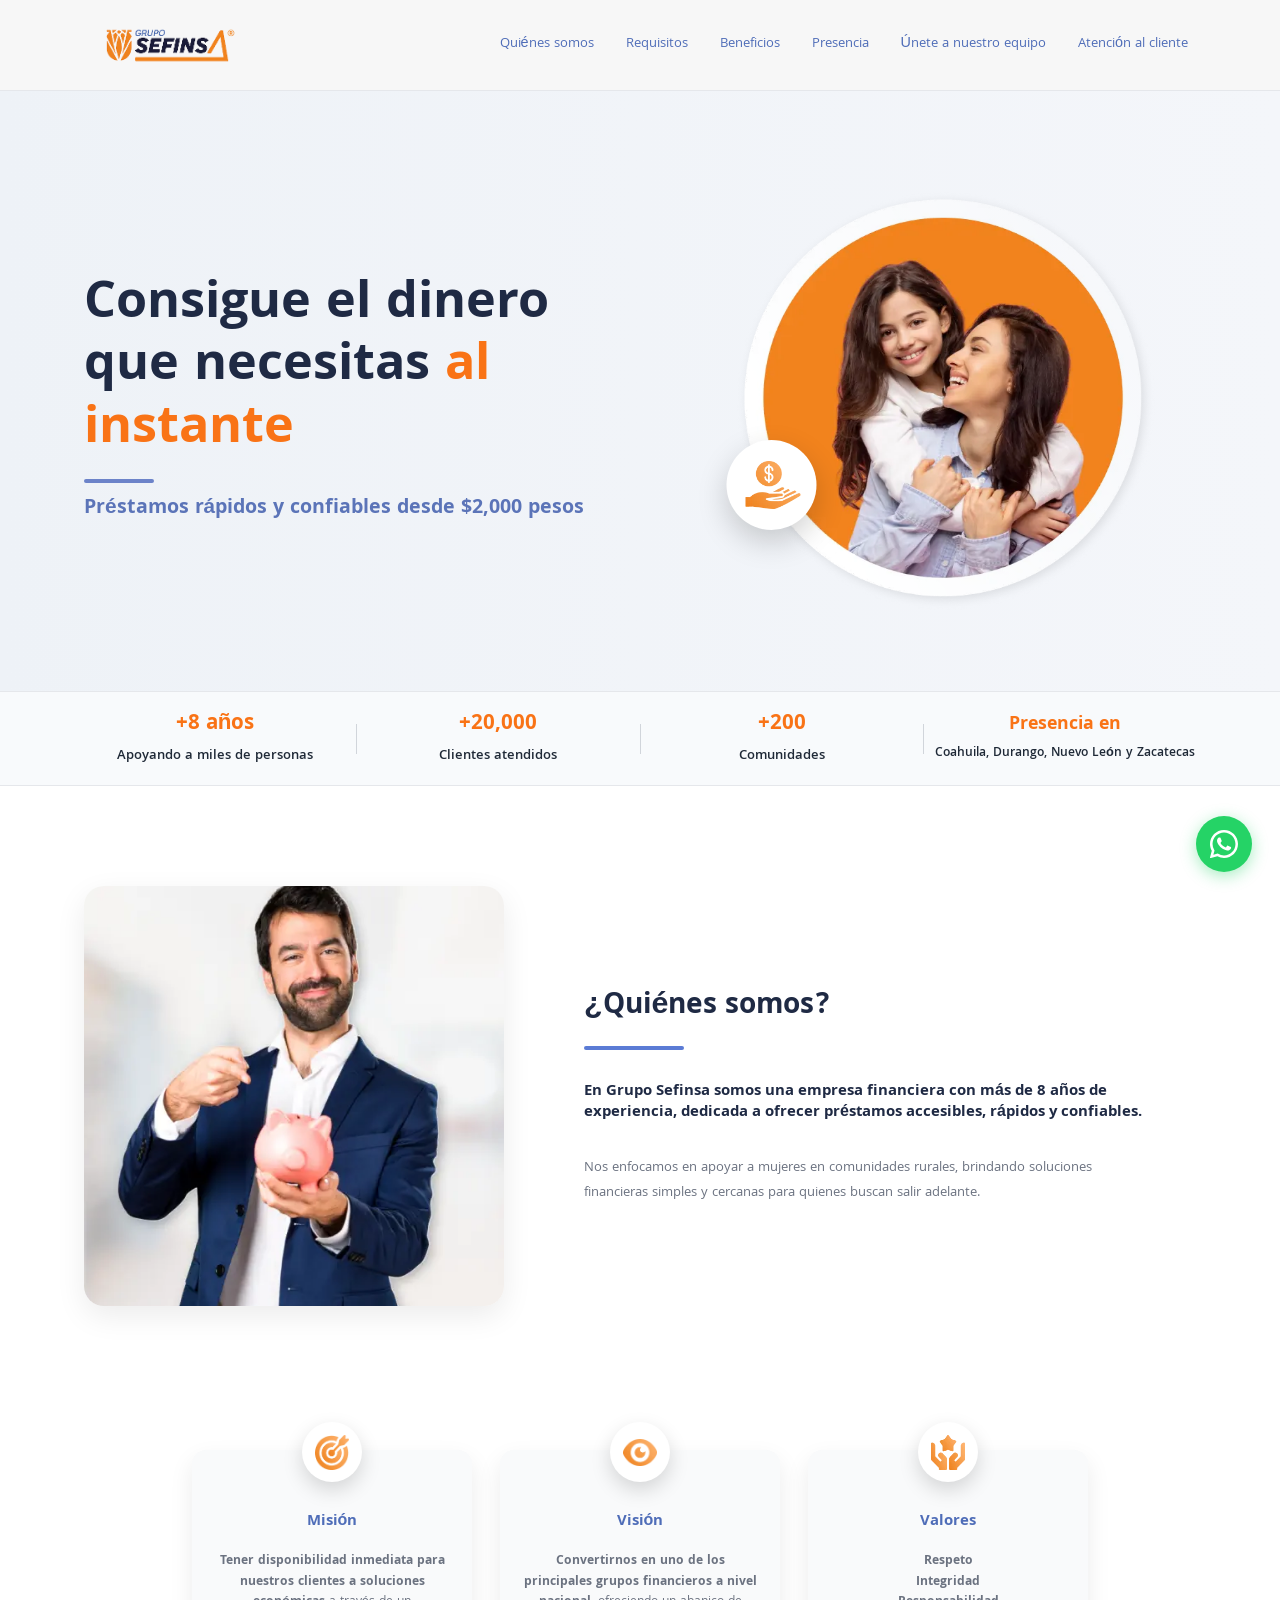
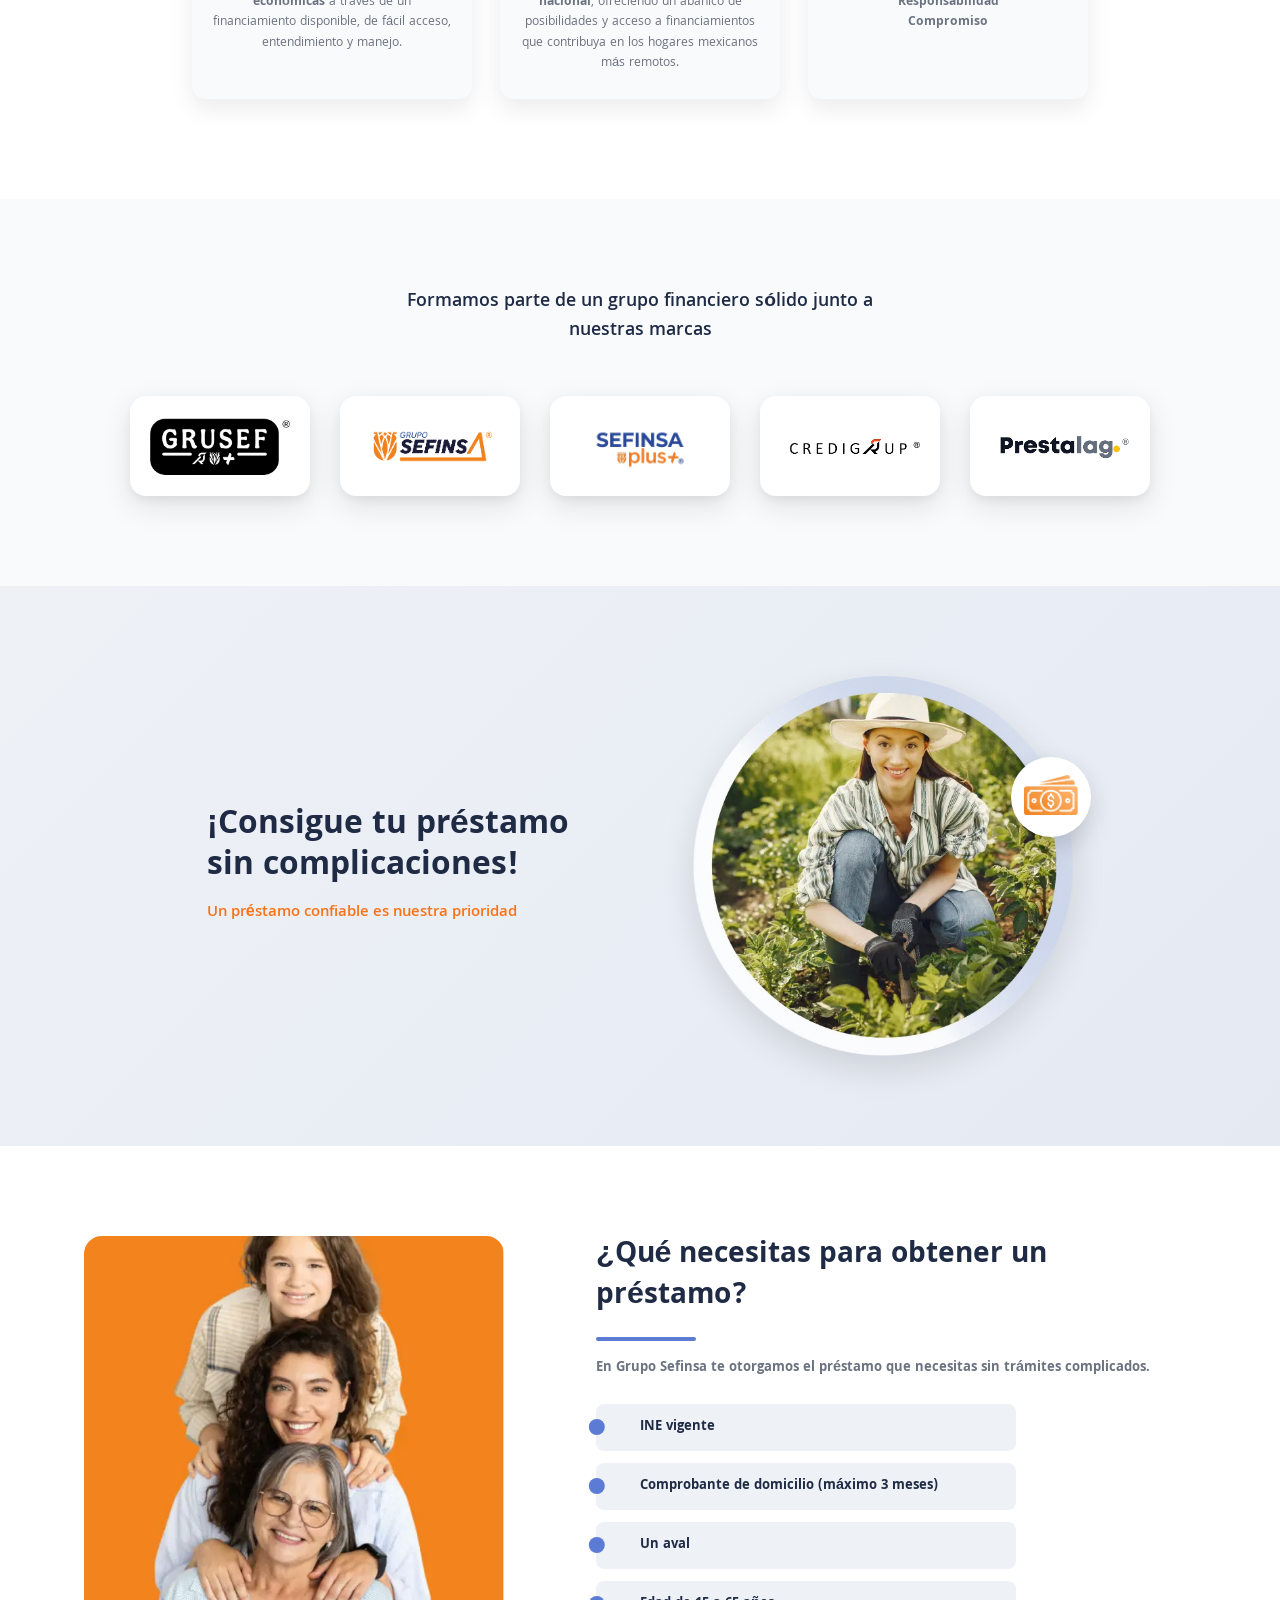
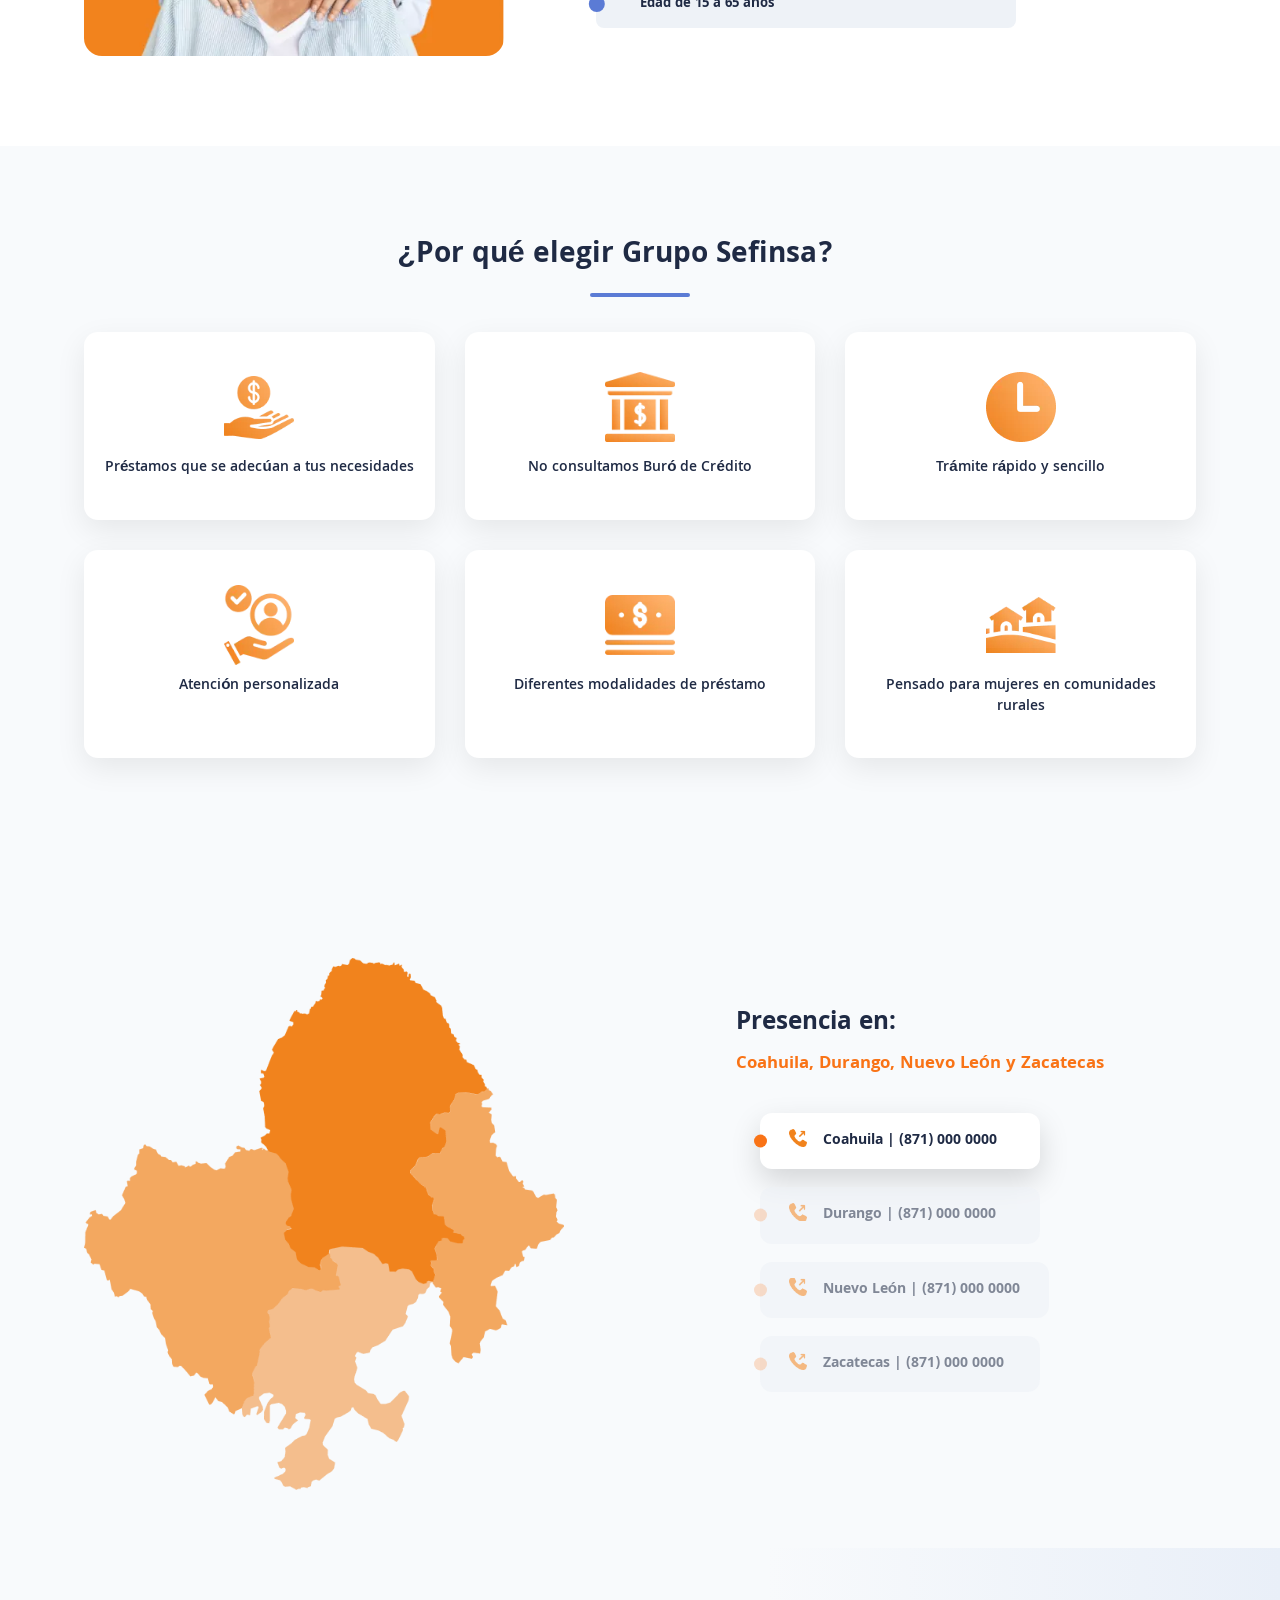
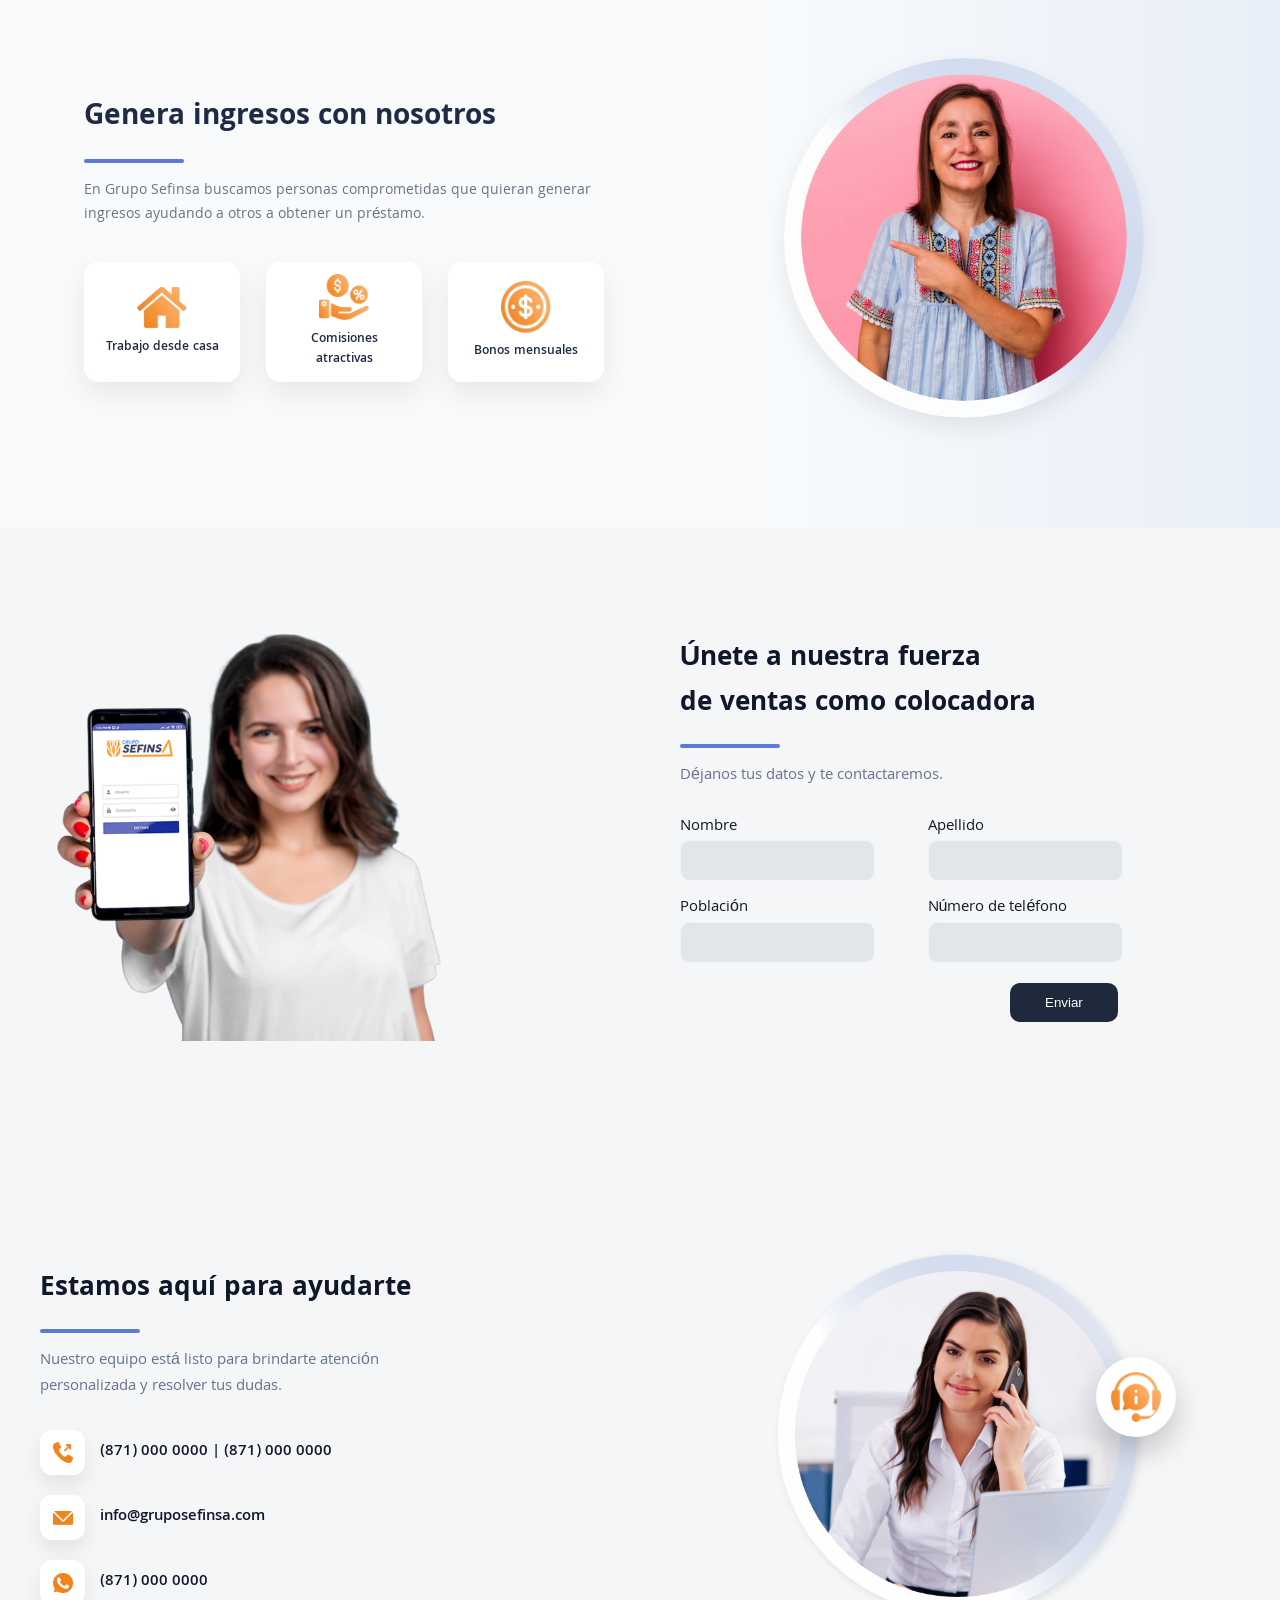
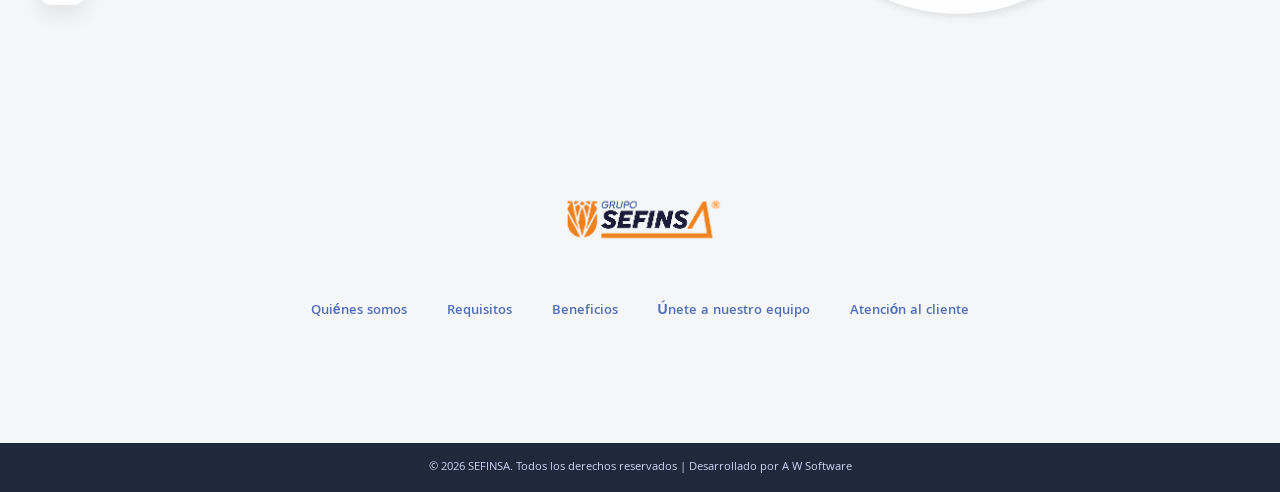
==== commit 0f74849f: "detallitos" ====
--- a/index.html
+++ b/index.html
@@ -42,6 +42,7 @@
           Consigue el dinero<br />
           que necesitas <span class="text-orange">al instante</span>
         </h1>
+        <div class="hero__divider"></div>
         <p class="hero__subtitle">Préstamos rápidos y confiables desde $2,000 pesos</p>
        
       </div>
@@ -63,22 +64,22 @@
   <section class="stats">
     <div class="container stats__inner">
       <div class="stats__item">
-        <span class="stats__number">+8 años</span>
+        <span class="stats__number">+8 años</span> <br>
         <span class="stats__label">Apoyando a miles de personas</span>
       </div>
       <div class="stats__divider"></div>
       <div class="stats__item">
-        <span class="stats__number">+20,000</span>
+        <span class="stats__number">+20,000</span> <br>
         <span class="stats__label">Clientes atendidos</span>
       </div>
       <div class="stats__divider"></div>
       <div class="stats__item">
-        <span class="stats__number">+200</span>
+        <span class="stats__number">+200</span> <br>
         <span class="stats__label">Comunidades</span>
       </div>
       <div class="stats__divider"></div>
       <div class="stats__item">
-        <span class="stats__number">Presencia en</span>
+        <span class="stats__number">Presencia en</span> <br>
         <span class="stats__label">Coahuila, Durango, Nuevo León y Zacatecas</span>
       </div>
     </div>
@@ -96,9 +97,10 @@
 
       <!-- TEXTO -->
       <div class="about__content">
-        <p class="section-label">¿QUIÉNES SOMOS?</p>
-
-        <h2 class="section-title">
+        <p class="section-title">¿Quiénes somos?</p>
+        <div class="section-divider"></div>
+
+        <h2 class="section-subtitle">
           En Grupo Sefinsa somos una empresa financiera con más de 8 años de experiencia, dedicada a ofrecer préstamos accesibles, rápidos y confiables.
         </h2>
 
@@ -116,9 +118,9 @@
           <!-- ICONO -->
            <img src="ICONOS/ICONO 2.webp" alt="">
         </div>
-        <h3>Misión</h3>
+        <h3 class="section-title">Misión</h3>
         <p>
-          Tener disponibilidad inmediata para nuestros clientes a soluciones económicas a través de un financiamiento disponible, de fácil acceso, entendimiento y manejo.
+          <span class="bold"> Tener disponibilidad inmediata para nuestros clientes a soluciones económicas</span> a través de un financiamiento disponible, de fácil acceso, entendimiento y manejo.
         </p>
       </div>
 
@@ -126,9 +128,9 @@
         <div class="about__card-icon">
          <img src="ICONOS/ICONO 3.webp" alt="">
         </div>
-        <h3>Visión</h3>
+        <h3 class="section-title">Visión</h3>
         <p>
-          Convertirnos en uno de los principales grupos financieros a nivel nacional, ofreciendo un abanico de posibilidades y acceso a financiamientos que contribuya en los hogares mexicanos más remotos.
+          <span class="bold">Convertirnos en uno de los principales grupos financieros a nivel nacional</span>, ofreciendo un abanico de posibilidades y acceso a financiamientos que contribuya en los hogares mexicanos más remotos.
         </p>
       </div>
 
@@ -136,10 +138,12 @@
         <div class="about__card-icon">
           <img src="ICONOS/ICONO 4.webp" alt="">
         </div>
-        <h3>Valores</h3>
-        <p>
-          Respeto · Integridad · Responsabilidad · Compromiso
-        </p>
+        <h3 class="section-title">Valores</h3>
+          <p class="bold"> Respeto </p>
+          <p class="bold"> Integridad </p>
+          <p class="bold"> Responsabilidad </p>
+          <p class="bold"> Compromiso </p>
+        
       </div>
 
     </div>
@@ -203,7 +207,7 @@
       <div class="cta__image-wrap">
 
         <div class="cta__image">
-          <img src="Img/IMAGEN 3.webp" alt="">
+          <img src="Img/IMAGEN 3.png" alt="">
         </div>
 
         <!-- ICONO FLOTANTE -->
@@ -219,7 +223,7 @@
 </section>
 
   <!-- REQUISITOS -->
- <section class="requirements">
+ <section class="requirements" id="requisitos">
   <div class="container">
 
     <div class="requirements__inner">
@@ -232,13 +236,12 @@
       <!-- TEXTO -->
       <div class="requirements__content">
 
-        <p class="section-label">SIN COMPLICACIONES</p>
-
         <h2 class="section-title">
           ¿Qué necesitas para obtener un préstamo?
         </h2>
-
-        <p class="requirements__desc">
+        <div class="section-divider"></div>
+
+        <p class="requirements__desc bold">
           En Grupo Sefinsa te otorgamos el préstamo que necesitas sin trámites complicados.
         </p>
 
@@ -256,12 +259,13 @@
   </div>
 </section>
 
-  <section class="benefits">
+  <section class="benefits" id="beneficios">
   <div class="container">
 
     <div class="section-header">
      
       <h2 class="section-title">¿Por qué elegir Grupo Sefinsa?</h2>
+      <div class="section-divider--center"></div>
     </div>
 
     <div class="benefits__grid">
@@ -313,18 +317,14 @@
 </section>
 
   <!-- PRESENCIA -->
- <section class="presence">
+ <section class="presence" id="presencia">
   <div class="container">
 
     <div class="presence__inner">
 
       <!-- MAPA ARMADO CON IMÁGENES -->
       <div class="presence__map">
-
-        <img src="ICONOS/COA.webp" class="map-state active" data-state="coahuila">
-        <img src="ICONOS/DUR.webp" class="map-state" data-state="durango">
-        <img src="ICONOS/NL.webp" class="map-state" data-state="nuevoleon">
-        <img src="ICONOS/ZAC.webp" class="map-state" data-state="zacatecas">
+        <img src="ICONOS/MAPA.webp" alt="" srcset="">
 
       </div>
 
@@ -341,22 +341,26 @@
 
           <div class="presence__item active" data-state="coahuila">
             <span class="dot"></span>
-            <div class="presence__card">Coahuila | (871) 000 0000</div>
+            <div class="presence__card bold">
+              <span><img src="ICONOS/TELEFONO.webp" alt="" srcset=""></span>Coahuila | (871) 000 0000</div>
           </div>
 
           <div class="presence__item" data-state="durango">
             <span class="dot"></span>
-            <div class="presence__card">Durango | (871) 000 0000</div>
+            <div class="presence__card bold">
+              <span><img src="ICONOS/TELEFONO.webp" alt="" srcset=""></span>Durango | (871) 000 0000</div>
           </div>
 
           <div class="presence__item" data-state="nuevoleon">
             <span class="dot"></span>
-            <div class="presence__card">Nuevo León | (871) 000 0000</div>
+            <div class="presence__card bold">
+              <span><img src="ICONOS/TELEFONO.webp" alt="" srcset=""></span>Nuevo León | (871) 000 0000</div>
           </div>
 
           <div class="presence__item" data-state="zacatecas">
             <span class="dot"></span>
-            <div class="presence__card">Zacatecas | (871) 000 0000</div>
+            <div class="presence__card bold">
+              <span><img src="ICONOS/TELEFONO.webp" alt="" srcset=""></span>Zacatecas | (871) 000 0000</div>
           </div>
 
         </div>
@@ -380,6 +384,7 @@
         <h2 class="income__title">
           Genera ingresos con nosotros
         </h2>
+        <div class="section-divider"></div>
 
         <p class="income__desc">
           En Grupo Sefinsa buscamos personas comprometidas que quieran generar ingresos ayudando a otros a obtener un préstamo.
@@ -408,15 +413,15 @@
 
       <!-- IMAGEN -->
       <div class="income__image">
-        <img src="Img/IMAGEN 5.webp" alt="">
-      </div>
-
-    </div>
-
-  </div>
-</section>
-
-  <section class="form-section">
+        <img src="Img/IMAGEN 5.png" alt="">
+      </div>
+
+    </div>
+
+  </div>
+</section>
+
+  <section class="form-section" id="unete">
   <div class="form-container">
 
     <!-- Imagen -->
@@ -426,14 +431,13 @@
 
     <!-- Formulario -->
     <div class="form-content">
-      <span class="form-tag">ÚNETE</span>
 
       <h2>
         Únete a nuestra fuerza<br>
         de ventas como colocadora
       </h2>
 
-      <div class="line"></div>
+      <div class="section-divider"></div>
 
       <p>Déjanos tus datos y te contactaremos.</p>
 
@@ -471,14 +475,14 @@
 </section>
 
   <!-- ATENCIÓN AL CLIENTE -->
- <section class="contact-section">
+ <section class="contact-section" id="atencion">
   <div class="contact-container">
 
     <!-- TEXTO -->
     <div class="contact-content">
 
       <h2>Estamos aquí para ayudarte</h2>
-      <div class="line"></div>
+      <div class="section-divider"></div>
 
       <p>
         Nuestro equipo está listo para brindarte atención personalizada y resolver tus dudas.
@@ -536,11 +540,11 @@
     </div>
 
     <nav class="footer-nav">
-      <a href="#">Quiénes somos</a>
-      <a href="#">Requisitos</a>
-      <a href="#">Beneficios</a>
-      <a href="#">Únete a nuestro equipo</a>
-      <a href="#">Atención al cliente</a>
+      <a href="#quienes-somos">Quiénes somos</a>
+      <a href="#requisitos">Requisitos</a>
+      <a href="#beneficios">Beneficios</a>
+      <a href="#unete">Únete a nuestro equipo</a>
+      <a href="#atencion">Atención al cliente</a>
     </nav>
 
   </div>
--- a/Style/styles.css
+++ b/Style/styles.css
@@ -142,6 +142,8 @@
 
 .center { text-align: center; }
 
+.bold { font-weight: 700; }
+
 /* =============================================
    NAVBAR
    ============================================= */
@@ -230,9 +232,9 @@
 }
 
 .hero__subtitle {
-  font-size: 1.05rem;
+  font-size: 1.3rem;
   color: #5b74b8;
-  font-weight: 500;
+  font-weight: 700;
   margin-top: 10px;
 }
 
@@ -285,7 +287,7 @@
   /* POSICIÓN EXACTA */
   top: 60%;
   left: -35px;
-  transform: translateY(-50%);
+  transform: translate(35%, -50%);
 
   width: 90px;
   height: 90px;
@@ -308,6 +310,13 @@
 /* Eliminamos el segundo badge */
 .hero__badge--2 {
   display: none;
+}
+
+.hero__badge--1 {
+  padding: 1rem;
+  padding-left: 1.2rem;
+  top: 70%;
+  left: 0;
 }
 
 /* =============================================
@@ -348,7 +357,7 @@
 .stats__label {
   font-size: 0.85rem;
   color: #1f2937; /* MÁS OSCURO */
-  font-weight: 500;
+  font-weight: 600;
 }
 
 /* DIVISORES */
@@ -359,13 +368,13 @@
 }
 /* SOLO EL ÚLTIMO ITEM */
 .stats__item:last-child .stats__number {
-  font-size: 1rem;
-  font-weight: 600;
+  font-size: 1.2rem;
+  font-weight: 700;
 }
 
 .stats__item:last-child .stats__label {
   font-size: 0.8rem;
-  font-weight: 500;
+  font-weight: 600;
 }
 /* =============================================
    ABOUT / QUIÉNES SOMOS
@@ -420,6 +429,15 @@
   max-width: 600px;
 }
 
+.section-subtitle {
+  font-size: 1rem;
+  font-weight: 700;
+  color: #1f2a44;
+  line-height: 1.35;
+  margin: 2rem 0;
+  max-width: 600px;
+}
+
 .about__desc {
   font-size: 0.9rem;
   color: var(--gray-500);
@@ -427,11 +445,29 @@
   max-width: 520px;
 }
 
+.section-divider {
+  width: 100px;
+  height: 4px;
+  background: #5b7bd5;
+  border-radius: 2px;
+  margin: 1rem 0;
+}
+
+.section-divider--center {
+  width: 100px;
+  height: 4px;
+  background: #5b7bd5;
+  border-radius: 2px;
+  margin: 1rem 0; 
+  margin-left: auto;
+  margin-right: auto;
+}
+
 /* =========================
    CARDS
 ========================= */
 .about__cards {
-  margin-top: 80px;
+  margin-top: 9rem;
 
   display: grid;
   grid-template-columns: repeat(3, 280px);
@@ -462,6 +498,7 @@
   top: -28px;
   left: 50%;
   transform: translateX(-50%);
+  padding: 0.8rem;
 
   width: 60px;
   height: 60px;
@@ -569,16 +606,16 @@
 
 /* LAYOUT */
 .cta__inner {
-  display: grid;
-  grid-template-columns: 1fr 480px; /* MÁS ESPACIO A LA IMAGEN */
-  align-items: center;
-  gap: 60px;
+  display: flex;
+  justify-content: space-evenly;
+  align-items: center;
+  gap: 2rem;
 }
 
 /* TEXTO */
 .cta__title {
   font-size: 2.1rem;
-  font-weight: 800;
+  font-weight: 700;
   color: #1f2a44;
   line-height: 1.2;
   margin-bottom: 14px;
@@ -587,7 +624,7 @@
 .cta__subtitle {
   font-size: 1rem;
   color: var(--orange);
-  font-weight: 500;
+  font-weight: 600;
 }
 
 /* WRAP */
@@ -623,10 +660,12 @@
   position: absolute;
   right: 10px;
   top: 55%;
-  transform: translateY(-50%);
-
-  width: 70px;
-  height: 70px;
+  transform: translate(35%, -160%);
+  padding: 0.8rem;
+  padding-bottom: 1.1rem;
+
+  width: 80px;
+  height: 80px;
 
   background: #fff;
   border-radius: 50%;
@@ -655,12 +694,14 @@
   background: #fff;
 }
 
+.requirements__content {
+  max-width: 70%;
+}
+
 /* LAYOUT CORRECTO */
 .requirements__inner {
-  display: grid;
-  grid-template-columns: 420px 1fr;
-  gap: 70px;
-  align-items: center;
+  display: flex;
+  justify-content: space-between;
 }
 
 /* IMAGEN */
@@ -691,6 +732,7 @@
   display: flex;
   flex-direction: column;
   gap: 12px;
+  font-weight: 700;
   max-width: 420px; /* 🔥 CLAVE para que no se estire */
 }
 
@@ -706,7 +748,7 @@
 
   font-size: 0.9rem;
   color: #1f2a44;
-  font-weight: 500;
+  font-weight: 700;
 
   transition: background .2s ease;
 }
@@ -717,22 +759,12 @@
 
 /* PUNTO */
 .requirements__item .dot {
-  width: 9px;
-  height: 9px;
+  width: 1rem;
+  height: 1rem;
   background: #5b7bd5;
   border-radius: 50%;
   flex-shrink: 0;
-}
-
-/* LINEA AZUL */
-.section-title::after {
-  content: "";
-  display: block;
-  width: 55px;
-  height: 4px;
-  background: #5b7bd5;
-  margin-top: 10px;
-  border-radius: 2px;
+  transform: translate(-145%, 0%);
 }
 
 /* =============================================
@@ -760,24 +792,6 @@
   color: var(--orange);
   letter-spacing: .1em;
   margin-bottom: 6px;
-}
-
-.section-title {
-  font-size: 1.9rem;
-  font-weight: 700;
-  color: #1f2a44;
-  margin: 0;
-  line-height: 1.3;
-}
-
-.section-title::after {
-  content: "";
-  display: block;
-  width: 60px;
-  height: 4px;
-  background: #5b7bd5;
-  margin: 12px auto 0;
-  border-radius: 2px;
 }
 
 /* 🔥 GRID (LO IMPORTANTE) */
@@ -941,7 +955,6 @@
   transition: all .2s ease;
 }
 
-/* DOT */
 .presence__item .dot {
   width: 10px;
   height: 10px;
@@ -949,12 +962,14 @@
   border-radius: 50%;
   opacity: .4;
   transition: all .2s ease;
+  transform: scale(1.3) translate(150%, 0%);
 }
 
 /* CARD */
 .presence__card {
+  display: flex;
   background: #eef2f7;
-  padding: 16px 20px;
+  padding: 1rem 1.8rem;
   border-radius: 12px;
   font-size: 0.95rem;
   color: #1f2a44;
@@ -962,6 +977,13 @@
   transition: all .2s ease;
 }
 
+.presence__card img {
+  width: 18px;
+  height: 18px;
+  object-fit: cover;
+  margin-right: 1rem;
+}
+
 /* ACTIVO */
 .presence__item.active {
   opacity: 1;
@@ -969,7 +991,7 @@
 
 .presence__item.active .dot {
   opacity: 1;
-  transform: scale(1.3);
+  transform: scale(1.3) translate(150%, 0%);
 }
 
 .presence__item.active .presence__card {
@@ -1037,16 +1059,6 @@
   position: relative;
 }
 
-/* LINEA AZUL */
-.income__title::after {
-  content: "";
-  display: block;
-  width: 60px;
-  height: 4px;
-  background: #5b7bd5;
-  margin-top: 10px;
-  border-radius: 2px;
-}
 
 /* DESCRIPCIÓN */
 .income__desc {
@@ -1107,8 +1119,8 @@
 
 /* TEXTO */
 .income__card p {
-  font-size: 0.9rem;
-  font-weight: 500;
+  font-size: 0.8rem;
+  font-weight: 600;
   color: #1f2a44;
 }
 
@@ -1217,7 +1229,8 @@
   padding: 12px;
   border-radius: 10px;
   border: 1px solid #e2e8f0;
-  background: #f1f5f9;
+  background: var(--gray-400);
+  opacity: 0.2;
   transition: 0.3s;
 }
 
@@ -1315,7 +1328,7 @@
 /* TEXTO */
 .contact-item span {
   color: #0f172a;
-  font-weight: 500;
+  font-weight: 600;
 }
 
 .email {
@@ -1339,10 +1352,10 @@
   position: absolute;
   right: 40px;
   top: 50%;
-  transform: translateY(-50%);
-
-  width: 70px;
-  height: 70px;
+  transform: translate(-30%, -100%);
+
+  width: 80px;
+  height: 80px;
   background: #fff;
   border-radius: 50%;
 
@@ -1350,11 +1363,11 @@
   align-items: center;
   justify-content: center;
 
-  box-shadow: 0 15px 30px rgba(0,0,0,0.1);
+  box-shadow: 0 15px 30px rgba(0,0,0,0.2);
 }
 
 .floating-icon img {
-  width: 30px;
+  width: 50px;
 }
 
 /* =============================================
@@ -1369,6 +1382,7 @@
   max-width: 1200px;   /* 🔥 clave */
   margin: 0 auto;      /* 🔥 centra todo */
   padding: 60px 20px 40px;
+  margin-bottom: 5rem;
 
   display: flex;
   flex-direction: column;
@@ -1379,7 +1393,7 @@
 /* LOGO */
 .footer-logo img {
   width: 180px;
-  margin-bottom: 30px;
+  margin-bottom: 3rem;
 }
 
 /* NAV */
@@ -1391,10 +1405,11 @@
 }
 
 .footer-nav a {
-  color: #3b82f6;
+  color: #4f6db8;
   text-decoration: none;
   font-size: 14px;
   transition: 0.3s;
+  font-weight: 600;
 }
 
 .footer-nav a:hover {
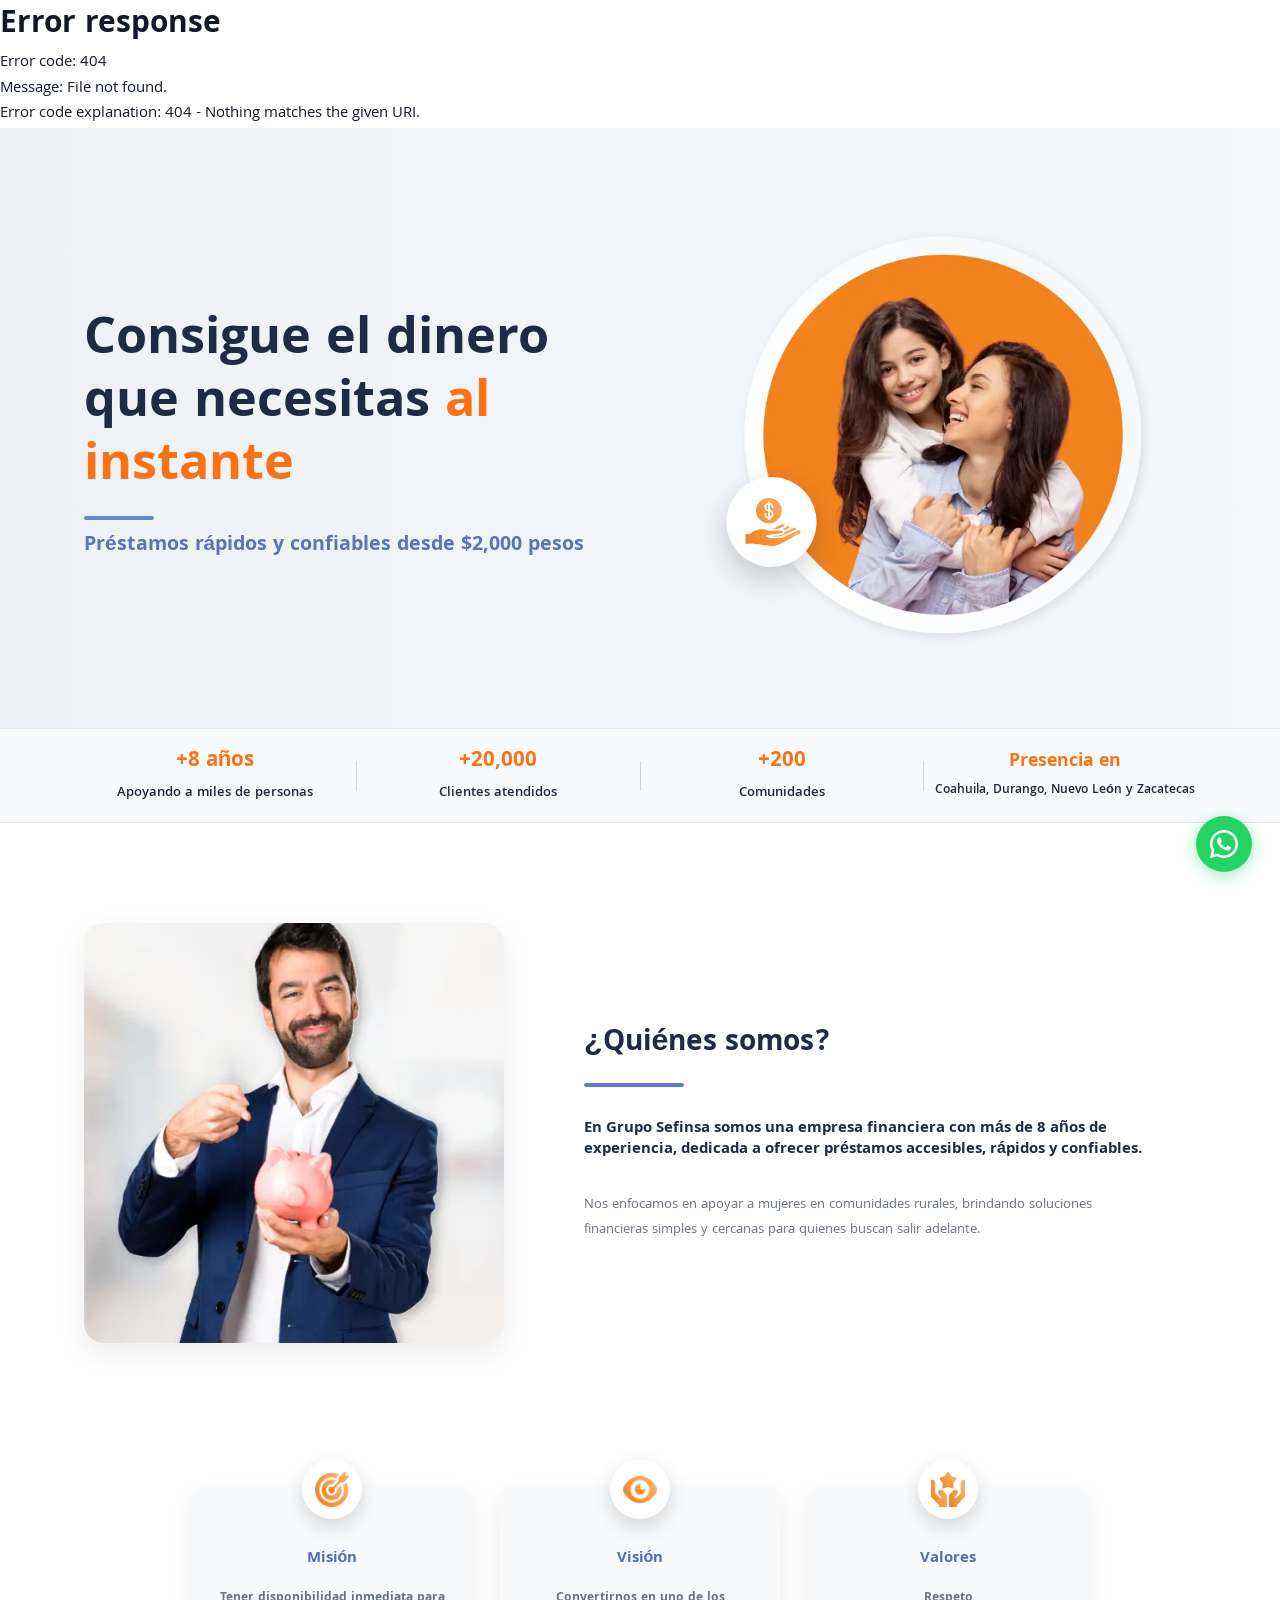
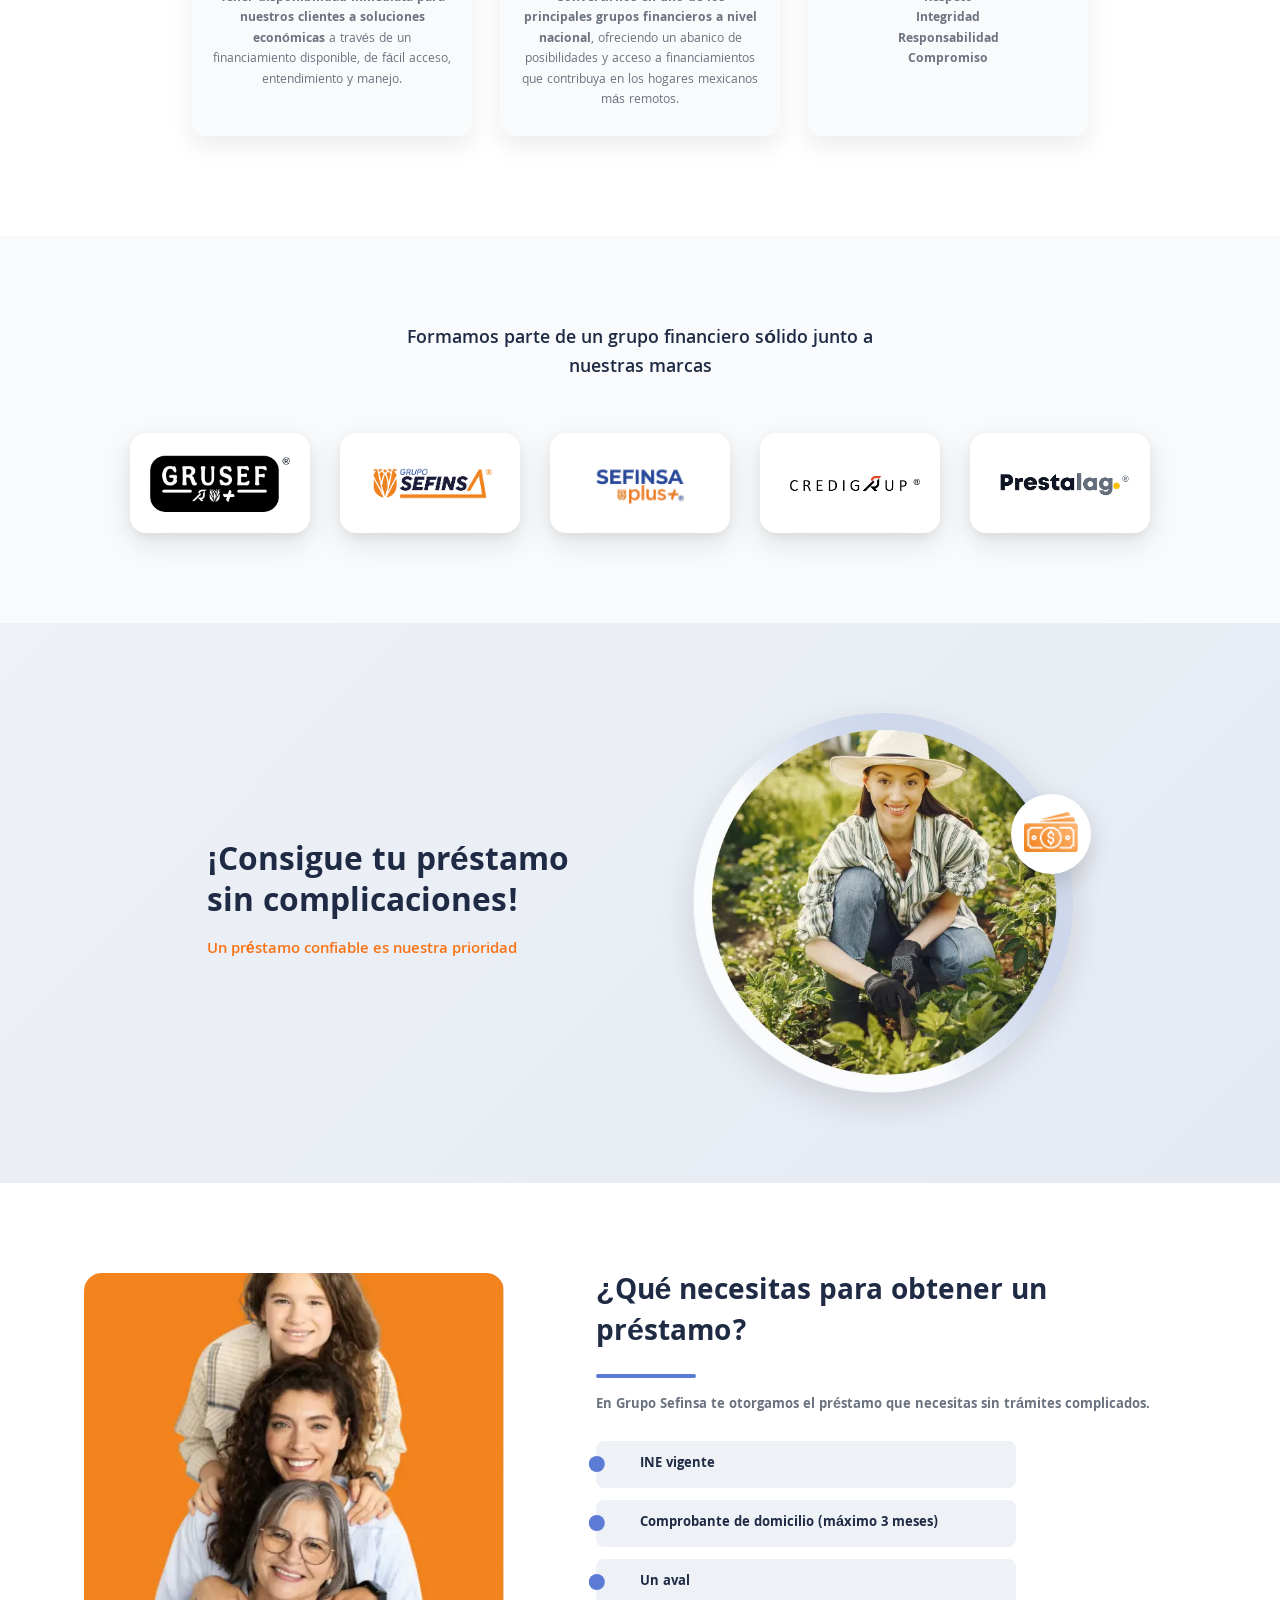
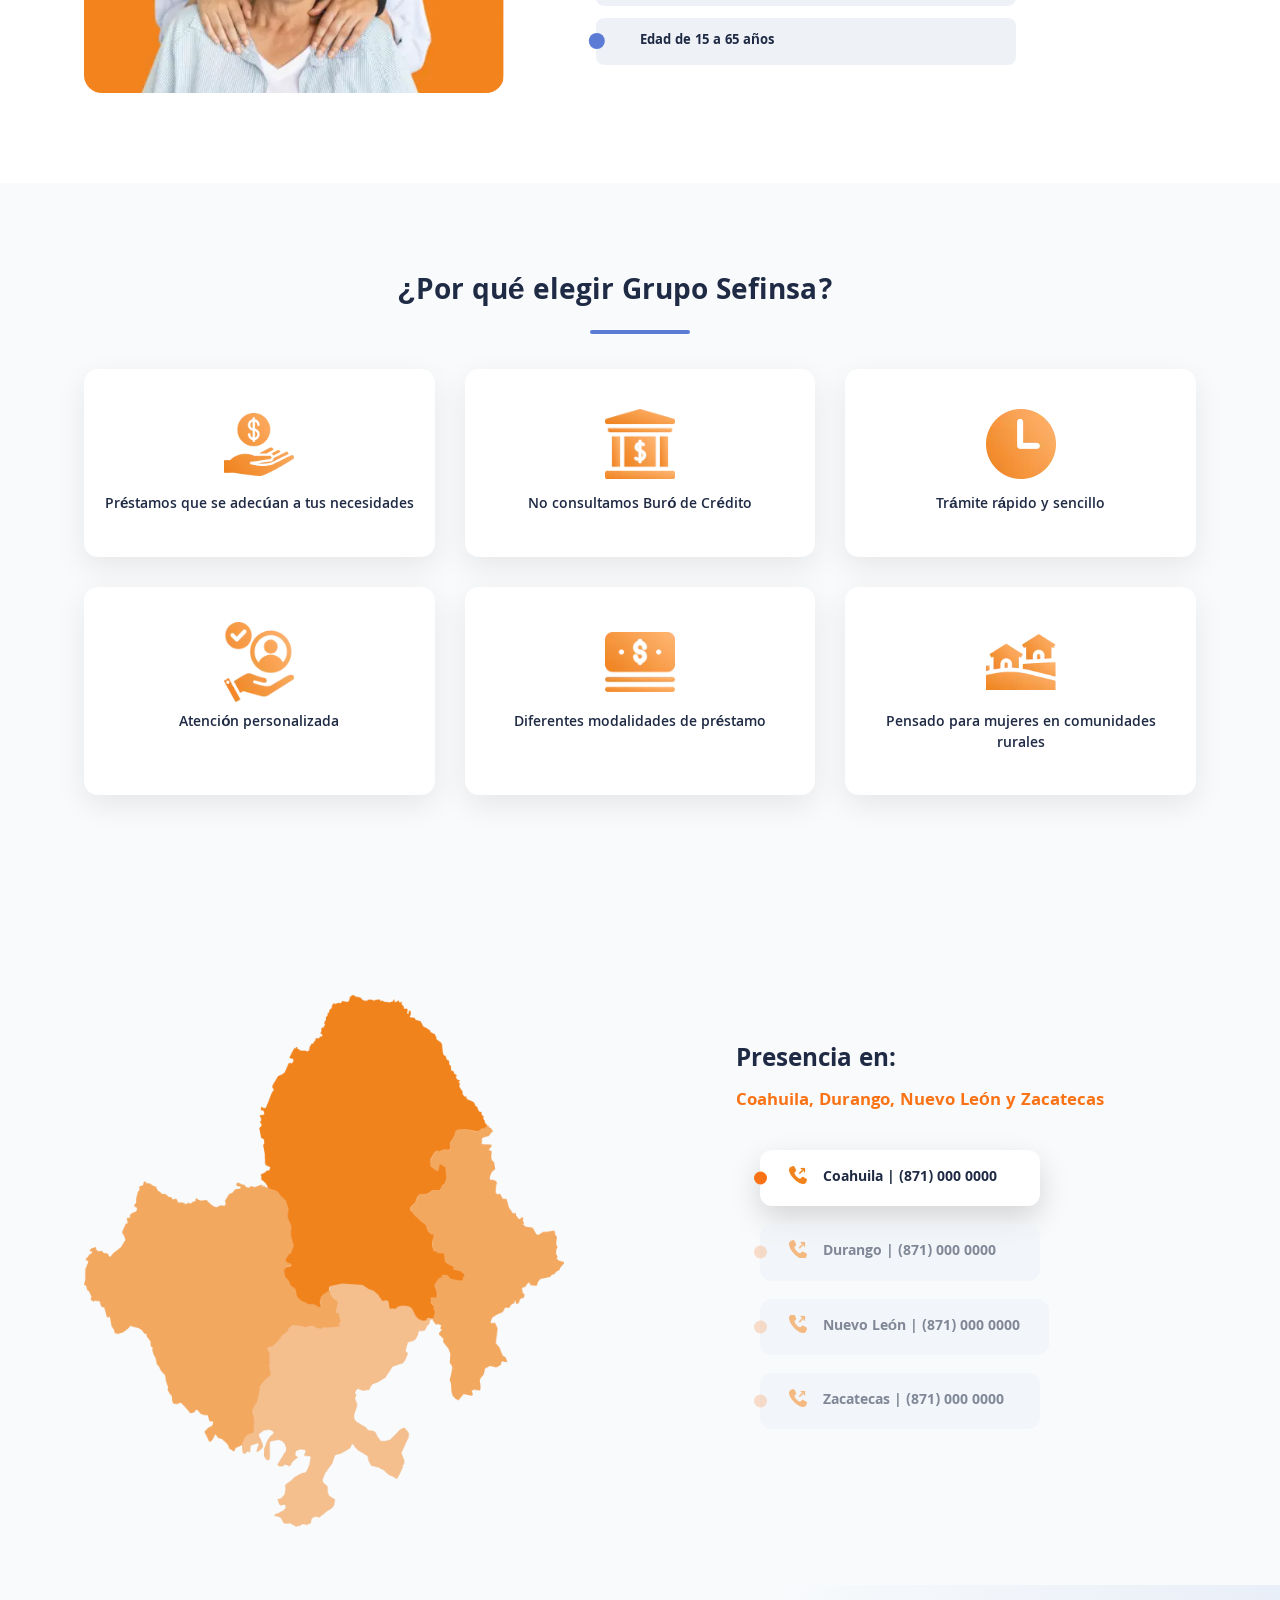
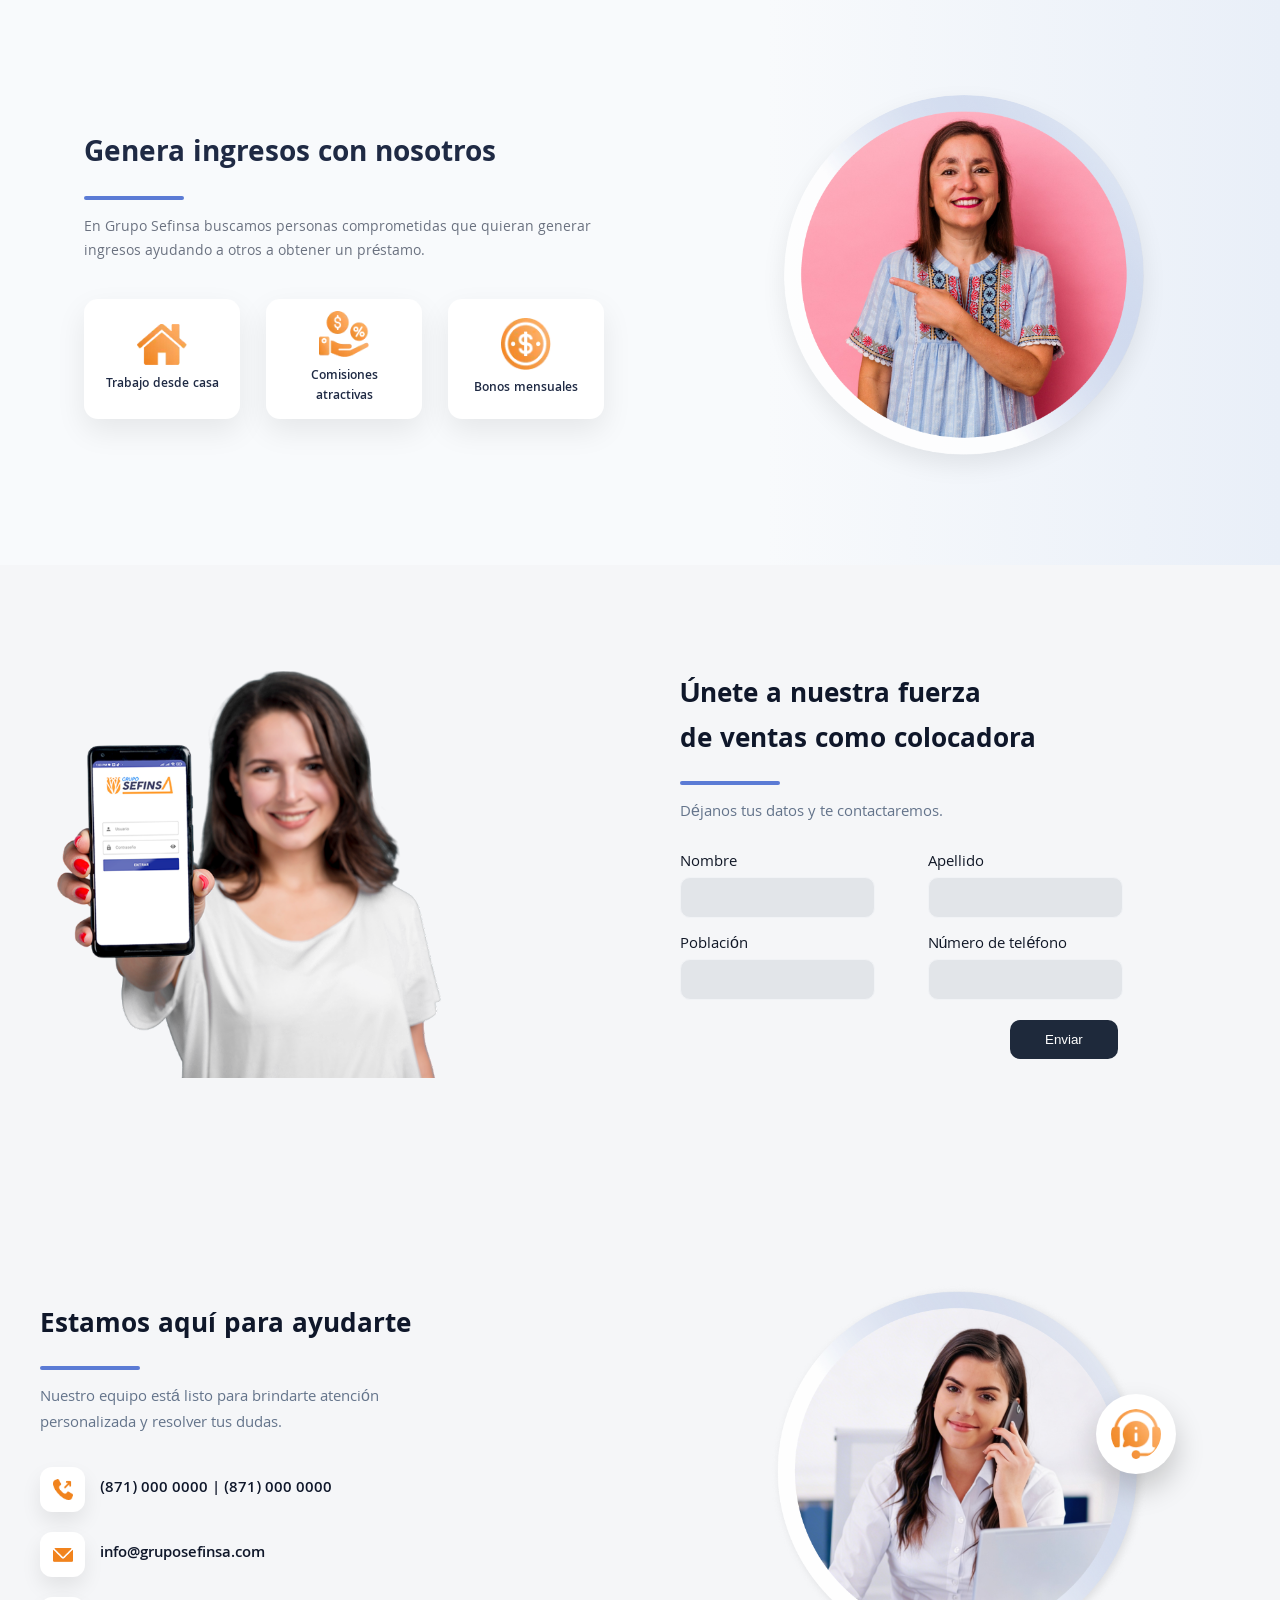
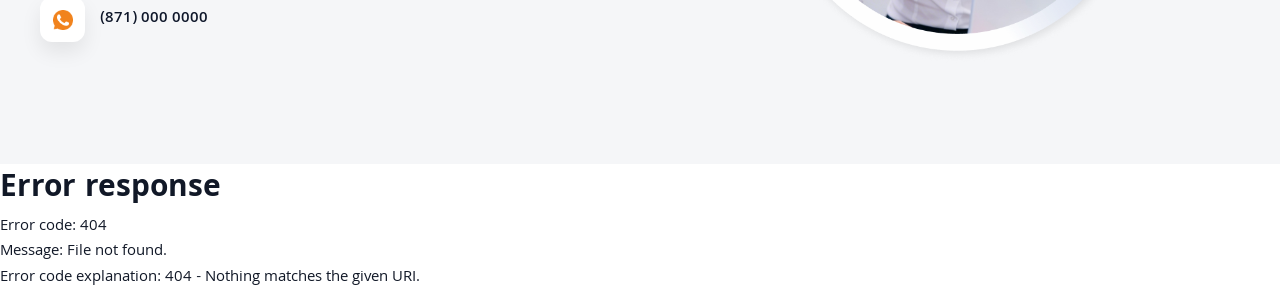
==== commit 2eac3dc5: "si3" ====
--- a/index.html
+++ b/index.html
@@ -12,27 +12,8 @@
 <body>
 
   <!-- NAVBAR -->
-  <header class="navbar">
-    <div class="container navbar__inner">
-      <a href="#" class="navbar__logo">
-        <div class="logo-mark">
-   
-          <span class="logo-text"><img src="LOGOS/LOGO SEFINSA.webp" alt=""></span>
-        </div>
-      </a>
-      <button class="navbar__toggle" aria-label="Abrir menú" id="menuToggle">
-        <span></span><span></span><span></span>
-      </button>
-      <nav class="navbar__nav" id="mainNav">
-        <a href="#quienes-somos">Quiénes somos</a>
-        <a href="#requisitos">Requisitos</a>
-        <a href="#beneficios">Beneficios</a>
-        <a href="#presencia">Presencia</a>
-        <a href="#unete">Únete a nuestro equipo</a>
-        <a href="#atencion">Atención al cliente</a>
-      </nav>
-    </div>
-  </header>
+  <div id="nav-container"></div>
+
 
   <!-- HERO -->
   <section class="hero">
@@ -94,7 +75,6 @@
       <div class="about__image">
         <img src="Img/IMAGEN 2.webp " alt="Quiénes somos">
       </div>
-
       <!-- TEXTO -->
       <div class="about__content">
         <p class="section-title">¿Quiénes somos?</p>
@@ -103,7 +83,6 @@
         <h2 class="section-subtitle">
           En Grupo Sefinsa somos una empresa financiera con más de 8 años de experiencia, dedicada a ofrecer préstamos accesibles, rápidos y confiables.
         </h2>
-
         <p class="about__desc">
           Nos enfocamos en apoyar a mujeres en comunidades rurales, brindando soluciones financieras simples y cercanas para quienes buscan salir adelante.
         </p>
@@ -123,7 +102,6 @@
           <span class="bold"> Tener disponibilidad inmediata para nuestros clientes a soluciones económicas</span> a través de un financiamiento disponible, de fácil acceso, entendimiento y manejo.
         </p>
       </div>
-
       <div class="about__card">
         <div class="about__card-icon">
          <img src="ICONOS/ICONO 3.webp" alt="">
@@ -133,7 +111,6 @@
           <span class="bold">Convertirnos en uno de los principales grupos financieros a nivel nacional</span>, ofreciendo un abanico de posibilidades y acceso a financiamientos que contribuya en los hogares mexicanos más remotos.
         </p>
       </div>
-
       <div class="about__card">
         <div class="about__card-icon">
           <img src="ICONOS/ICONO 4.webp" alt="">
@@ -143,168 +120,129 @@
           <p class="bold"> Integridad </p>
           <p class="bold"> Responsabilidad </p>
           <p class="bold"> Compromiso </p>
-        
-      </div>
-
-    </div>
-
+      </div>
+    </div>
   </div>
 </section>
 
   <!-- ALIANZAS -->
   <section class="alliances">
   <div class="container">
-
     <h3 class="alliances__title">
       Formamos parte de un grupo financiero sólido junto a nuestras marcas
     </h3>
-
     <div class="alliances__grid">
-
       <div class="alliance-card">
         <img src="LOGOS/LOGO GRUSEF.webp" alt="">
       </div>
-
       <div class="alliance-card">
         <img src="LOGOS/LOGO SEFINSA.webp" alt="">
       </div>
-
       <div class="alliance-card">
         <img src="LOGOS/LOGO SEFISNA PLUS.webp" alt="">
       </div>
-
       <div class="alliance-card">
         <img src="LOGOS/LOGO CREDIGRUP.webp" alt="">
       </div>
-
       <div class="alliance-card">
         <img src="LOGOS/LOGO PRESTALAG.webp" alt="">
       </div>
-
-    </div>
-
+    </div>
   </div>
 </section>
 
   <!-- CTA INTERMEDIA -->
 <section class="cta">
   <div class="container">
-
     <div class="cta__inner">
-
       <!-- TEXTO -->
       <div class="cta__content">
         <h2 class="cta__title">
           ¡Consigue tu préstamo<br>sin complicaciones!
         </h2>
-
         <p class="cta__subtitle">
           Un préstamo confiable es nuestra prioridad
         </p>
       </div>
-
       <!-- IMAGEN -->
       <div class="cta__image-wrap">
-
         <div class="cta__image">
           <img src="Img/IMAGEN 3.png" alt="">
         </div>
-
         <!-- ICONO FLOTANTE -->
         <div class="cta__icon">
           <img src="ICONOS/ICONO 5.webp" alt="">
         </div>
-
-      </div>
-
-    </div>
-
+      </div>
+    </div>
   </div>
 </section>
 
   <!-- REQUISITOS -->
  <section class="requirements" id="requisitos">
   <div class="container">
-
     <div class="requirements__inner">
-
       <!-- IMAGEN -->
       <div class="requirements__image">
         <img src="Img/IMAGEN 4.webp" alt="">
       </div>
-
       <!-- TEXTO -->
       <div class="requirements__content">
-
         <h2 class="section-title">
           ¿Qué necesitas para obtener un préstamo?
         </h2>
         <div class="section-divider"></div>
-
         <p class="requirements__desc bold">
           En Grupo Sefinsa te otorgamos el préstamo que necesitas sin trámites complicados.
         </p>
-
         <div class="requirements__list">
           <div class="requirements__item"><span class="dot"></span>INE vigente</div>
           <div class="requirements__item"><span class="dot"></span>Comprobante de domicilio (máximo 3 meses)</div>
           <div class="requirements__item"><span class="dot"></span>Un aval</div>
           <div class="requirements__item"><span class="dot"></span>Edad de 15 a 65 años</div>
         </div>
-
-      </div>
-
-    </div>
-
+      </div>
+    </div>
   </div>
 </section>
 
   <section class="benefits" id="beneficios">
   <div class="container">
-
     <div class="section-header">
-     
       <h2 class="section-title">¿Por qué elegir Grupo Sefinsa?</h2>
       <div class="section-divider--center"></div>
     </div>
-
     <div class="benefits__grid">
-
       <div class="benefit-card">
         <div class="benefit-card__icon">
          <img src="ICONOS/ICONO 1.webp" alt="">
         </div>
         <h3>Préstamos que se adecúan a tus necesidades</h3>
       </div>
-
       <div class="benefit-card">
         <div class="benefit-card__icon">
           <img src="ICONOS/ICONO 6.webp" alt="">
         </div>
         <h3>No consultamos Buró de Crédito</h3>
       </div>
-
       <div class="benefit-card">
         <div class="benefit-card__icon">
           <img src="ICONOS/ICONO 7.webp" alt="">
         </div>
         <h3>Trámite rápido y sencillo</h3>
       </div>
-
       <div class="benefit-card">
         <div class="benefit-card__icon">
           <img src="ICONOS/ICONO 8.webp" alt="">
         </div>
         <h3>Atención personalizada</h3>
       </div>
-
       <div class="benefit-card">
         <div class="benefit-card__icon">
           <img src="ICONOS/ICONO 9.webp" alt="">
         </div>
         <h3>Diferentes modalidades de préstamo</h3>
       </div>
-
       <div class="benefit-card">
         <div class="benefit-card__icon">
           <img src="ICONOS/ICONO 10.webp" alt="">        </div>
@@ -319,56 +257,41 @@
   <!-- PRESENCIA -->
  <section class="presence" id="presencia">
   <div class="container">
-
     <div class="presence__inner">
-
       <!-- MAPA ARMADO CON IMÁGENES -->
       <div class="presence__map">
         <img src="ICONOS/MAPA.webp" alt="" srcset="">
-
-      </div>
-
+      </div>
       <!-- LISTA -->
       <div class="presence__content">
-
         <h2 class="presence__title">Presencia en:</h2>
-
         <p class="presence__highlight">
           Coahuila, Durango, Nuevo León y Zacatecas
         </p>
-
         <div class="presence__list">
-
           <div class="presence__item active" data-state="coahuila">
             <span class="dot"></span>
             <div class="presence__card bold">
               <span><img src="ICONOS/TELEFONO.webp" alt="" srcset=""></span>Coahuila | (871) 000 0000</div>
           </div>
-
           <div class="presence__item" data-state="durango">
             <span class="dot"></span>
             <div class="presence__card bold">
               <span><img src="ICONOS/TELEFONO.webp" alt="" srcset=""></span>Durango | (871) 000 0000</div>
           </div>
-
           <div class="presence__item" data-state="nuevoleon">
             <span class="dot"></span>
             <div class="presence__card bold">
               <span><img src="ICONOS/TELEFONO.webp" alt="" srcset=""></span>Nuevo León | (871) 000 0000</div>
           </div>
-
           <div class="presence__item" data-state="zacatecas">
             <span class="dot"></span>
             <div class="presence__card bold">
               <span><img src="ICONOS/TELEFONO.webp" alt="" srcset=""></span>Zacatecas | (871) 000 0000</div>
           </div>
-
-        </div>
-
-      </div>
-
-    </div>
-
+        </div>
+      </div>
+    </div>
   </div>
 </section>
 
@@ -380,80 +303,60 @@
 
       <!-- TEXTO -->
       <div class="income__content">
-
         <h2 class="income__title">
           Genera ingresos con nosotros
         </h2>
         <div class="section-divider"></div>
-
         <p class="income__desc">
           En Grupo Sefinsa buscamos personas comprometidas que quieran generar ingresos ayudando a otros a obtener un préstamo.
         </p>
-
         <div class="income__cards">
-
           <div class="income__card">
             <div class="icon"><img src="ICONOS/ICONO 11.webp" alt=""></div>
             <p>Trabajo desde casa</p>
           </div>
-
           <div class="income__card">
             <div class="icon"><img src="ICONOS/ICONO 12.webp" alt=""></div>
             <p>Comisiones atractivas</p>
           </div>
-
           <div class="income__card">
             <div class="icon"><img src="ICONOS/ICONO 13.webp" alt=""></div>
             <p>Bonos mensuales</p>
           </div>
-
-        </div>
-
-      </div>
-
+        </div>
+      </div>
       <!-- IMAGEN -->
       <div class="income__image">
         <img src="Img/IMAGEN 5.png" alt="">
       </div>
-
-    </div>
-
+    </div>
   </div>
 </section>
 
   <section class="form-section" id="unete">
   <div class="form-container">
-
     <!-- Imagen -->
     <div class="form-image">
       <img src="Img/IMAGEN 6.webp" alt="persona">
     </div>
-
     <!-- Formulario -->
     <div class="form-content">
-
       <h2>
         Únete a nuestra fuerza<br>
         de ventas como colocadora
       </h2>
-
       <div class="section-divider"></div>
-
       <p>Déjanos tus datos y te contactaremos.</p>
-
       <form id="contactForm">
-
         <div class="form-grid">
           <div class="input-group">
             <label>Nombre</label>
             <input type="text" name="nombre" placeholder="" required>
           </div>
-
           <div class="input-group">
             <label>Apellido</label>
             <input type="text" name="apellido" placeholder="" required>
           </div>
-
           <div class="input-group">
             <label>Población</label>
             <input type="text" name="poblacion" placeholder="" required>
@@ -464,32 +367,24 @@
             <input type="tel" name="telefono" placeholder="" required>
           </div>
         </div>
-
         <button type="submit" class="btn-submit">Enviar</button>
-
         <p class="form-message" id="formMessage"></p>
       </form>
     </div>
-
   </div>
 </section>
 
   <!-- ATENCIÓN AL CLIENTE -->
  <section class="contact-section" id="atencion">
   <div class="contact-container">
-
     <!-- TEXTO -->
     <div class="contact-content">
-
       <h2>Estamos aquí para ayudarte</h2>
       <div class="section-divider"></div>
-
       <p>
         Nuestro equipo está listo para brindarte atención personalizada y resolver tus dudas.
       </p>
-
       <div class="contact-items">
-
         <!-- TEL -->
         <div class="contact-item">
           <div class="icon-box">
@@ -497,7 +392,6 @@
           </div>
           <span>(871) 000 0000 | (871) 000 0000</span>
         </div>
-
         <!-- EMAIL -->
         <div class="contact-item">
           <div class="icon-box">
@@ -505,7 +399,6 @@
           </div>
           <span class="email">info@gruposefinsa.com</span>
         </div>
-
         <!-- WHATS -->
         <div class="contact-item">
           <div class="icon-box">
@@ -513,14 +406,11 @@
           </div>
           <span>(871) 000 0000</span>
         </div>
-
-      </div>
-    </div>
-
+      </div>
+    </div>
     <!-- IMAGEN -->
     <div class="contact-image">
       <img src="Img/IMAGEN 7.webp" alt="contacto">
-
       <!-- ICONO FLOTANTE -->
       <div class="floating-icon">
         <img src="ICONOS/ICONO 14.webp" alt="">
@@ -530,31 +420,7 @@
   </div>
 </section>
 
-<footer class="footer">
-
-  <!-- PARTE SUPERIOR -->
-  <div class="footer-top">
-
-    <div class="footer-logo">
-      <img src="LOGOS/LOGO SEFINSA.webp" alt="Sefinsa">
-    </div>
-
-    <nav class="footer-nav">
-      <a href="#quienes-somos">Quiénes somos</a>
-      <a href="#requisitos">Requisitos</a>
-      <a href="#beneficios">Beneficios</a>
-      <a href="#unete">Únete a nuestro equipo</a>
-      <a href="#atencion">Atención al cliente</a>
-    </nav>
-
-  </div>
-
-  <!-- PARTE INFERIOR -->
-  <div class="footer-bottom">
-    <p>© 2026 SEFINSA. Todos los derechos reservados | Desarrollado por A W Software</p>
-  </div>
-
-</footer>
+<div id="footer-container"></div>
 
   <!-- WHATSAPP FLOAT -->
   <a href="https://wa.me/528710000000" class="whatsapp-float" target="_blank" rel="noopener" aria-label="Contactar por WhatsApp">
@@ -564,111 +430,6 @@
     </svg>
   </a>
 
-  <script>
-    // Hamburger menu
-    const toggle = document.getElementById('menuToggle');
-    const nav = document.getElementById('mainNav');
-    toggle.addEventListener('click', () => {
-      nav.classList.toggle('open');
-      toggle.classList.toggle('active');
-    });
-
-    // Close nav on link click (mobile)
-    nav.querySelectorAll('a').forEach(link => {
-      link.addEventListener('click', () => {
-        nav.classList.remove('open');
-        toggle.classList.remove('active');
-      });
-    });
-
-    // Form submit
-    document.getElementById('colocadoraForm').addEventListener('submit', function(e) {
-      e.preventDefault();
-      const btn = this.querySelector('button[type="submit"]');
-      btn.textContent = '¡Enviado!';
-      btn.style.background = '#22c55e';
-      setTimeout(() => {
-        btn.textContent = 'Enviar';
-        btn.style.background = '';
-        this.reset();
-      }, 3000);
-    });
-
-    // Smooth scroll
-    document.querySelectorAll('a[href^="#"]').forEach(a => {
-      a.addEventListener('click', e => {
-        const target = document.querySelector(a.getAttribute('href'));
-        if (target) {
-          e.preventDefault();
-          target.scrollIntoView({ behavior: 'smooth', block: 'start' });
-        }
-      });
-    });
-  </script>
-  <script>
-const items = document.querySelectorAll('.presence__item');
-const maps = document.querySelectorAll('.map-state');
-
-items.forEach(item => {
-  item.addEventListener('click', () => {
-
-    const state = item.getAttribute('data-state');
-
-    // activar lista
-    items.forEach(i => i.classList.remove('active'));
-    item.classList.add('active');
-
-    // activar mapa
-    maps.forEach(map => {
-      map.classList.remove('active');
-
-      if (map.getAttribute('data-state') === state) {
-        map.classList.add('active');
-      }
-    });
-
-  });
-});
-</script>
-<script>
-const form = document.getElementById("contactForm");
-const message = document.getElementById("formMessage");
-
-form.addEventListener("submit", function(e) {
-  e.preventDefault();
-
-  // Obtener datos
-  const nombre = form.nombre.value.trim();
-  const apellido = form.apellido.value.trim();
-  const poblacion = form.poblacion.value.trim();
-  const telefono = form.telefono.value.trim();
-
-  // Validación básica
-  if (!nombre || !apellido || !poblacion || !telefono) {
-    message.textContent = "⚠️ Todos los campos son obligatorios";
-    message.style.color = "red";
-    return;
-  }
-
-  if (!/^[0-9]{10}$/.test(telefono)) {
-    message.textContent = "⚠️ El teléfono debe tener 10 dígitos";
-    message.style.color = "red";
-    return;
-  }
-
-  // Simulación envío
-  console.log({
-    nombre,
-    apellido,
-    poblacion,
-    telefono
-  });
-
-  message.textContent = "✅ Enviado correctamente";
-  message.style.color = "green";
-
-  form.reset();
-});
-</script>
+  <script src="js/main.js"></script>
 </body>
 </html>
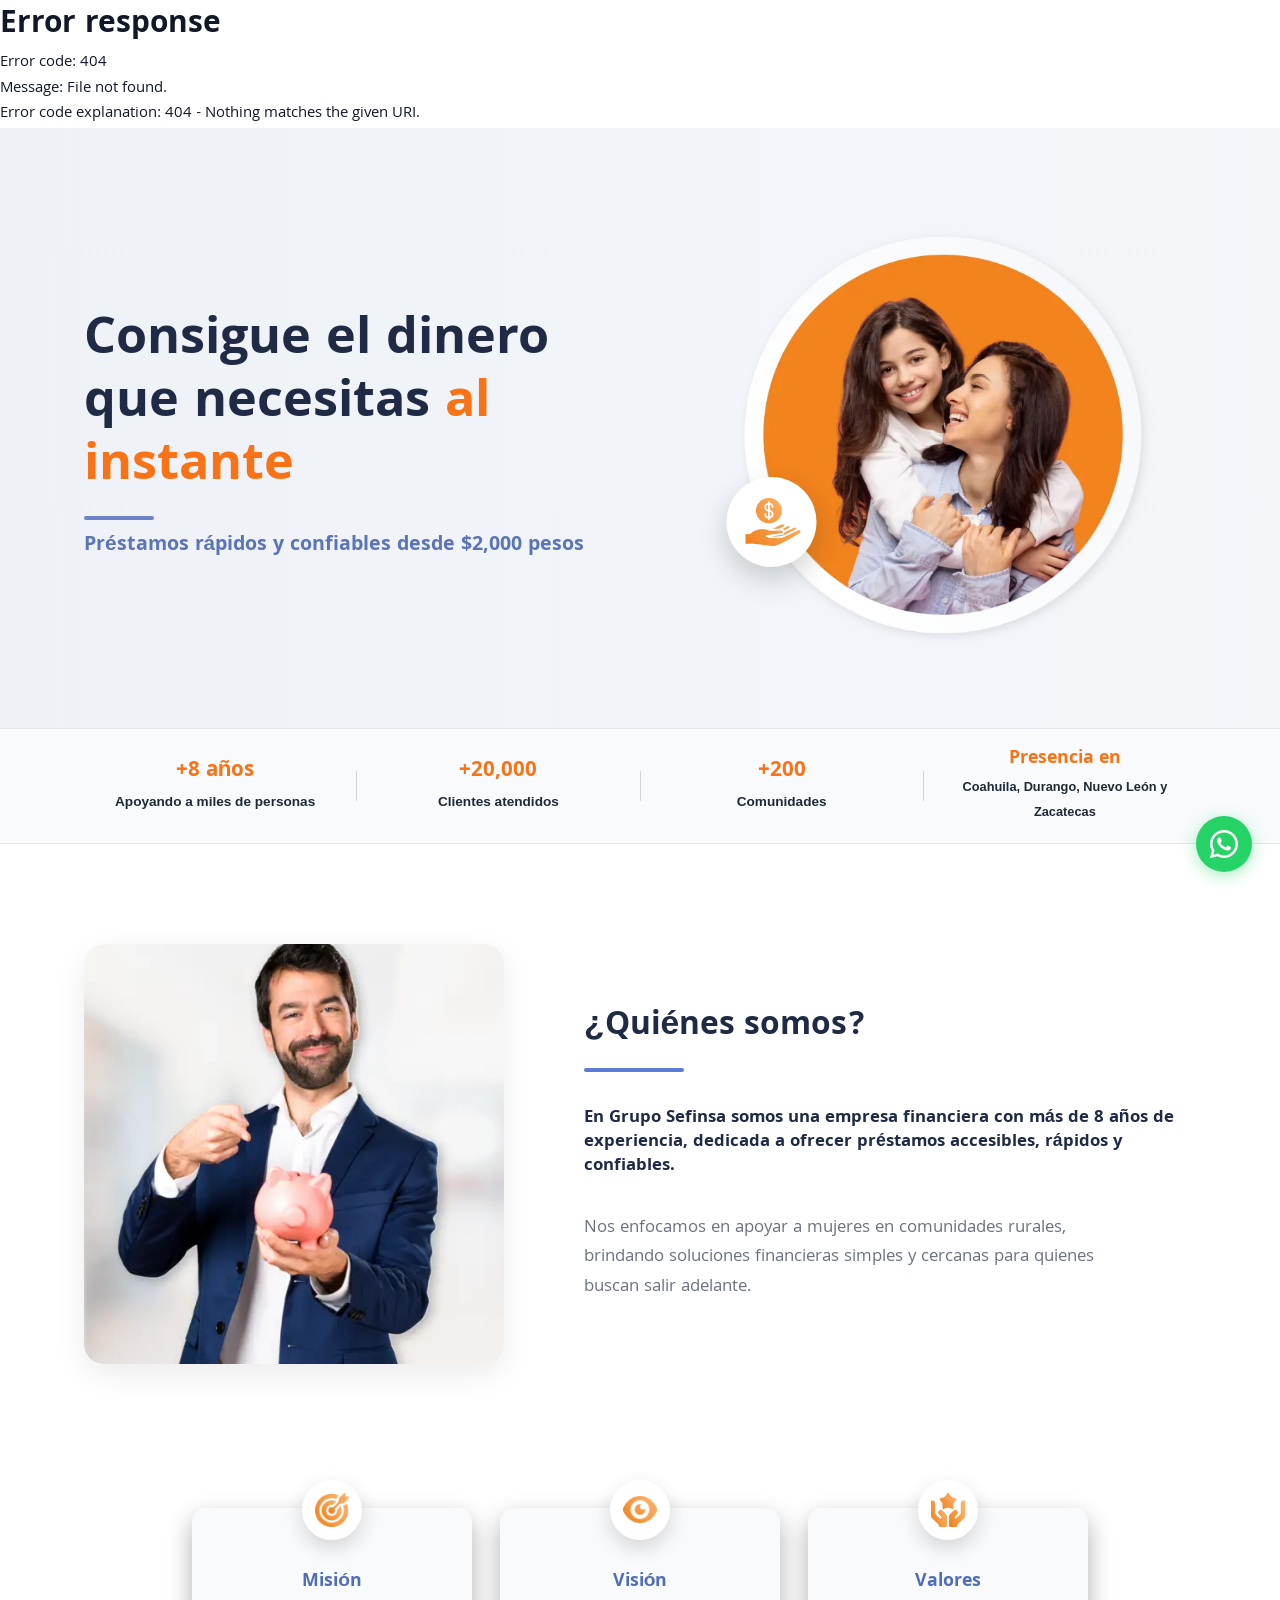
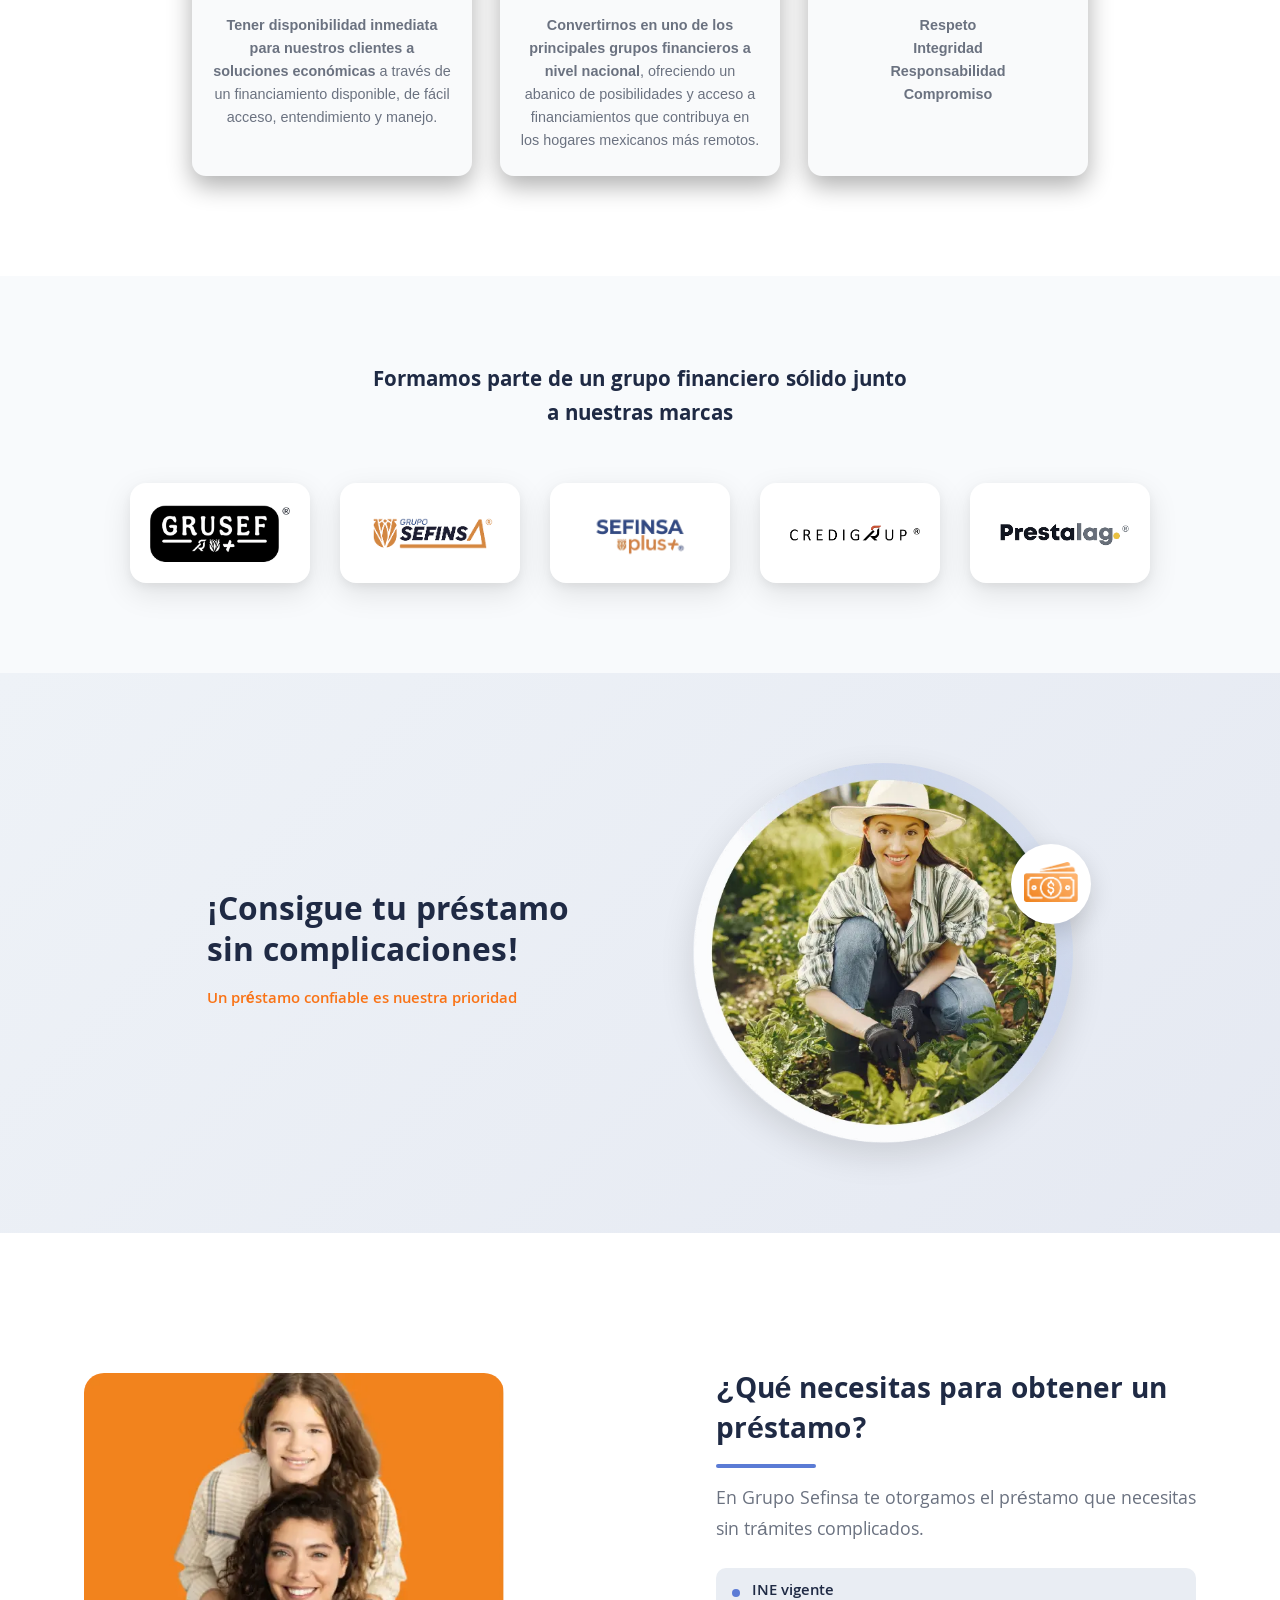
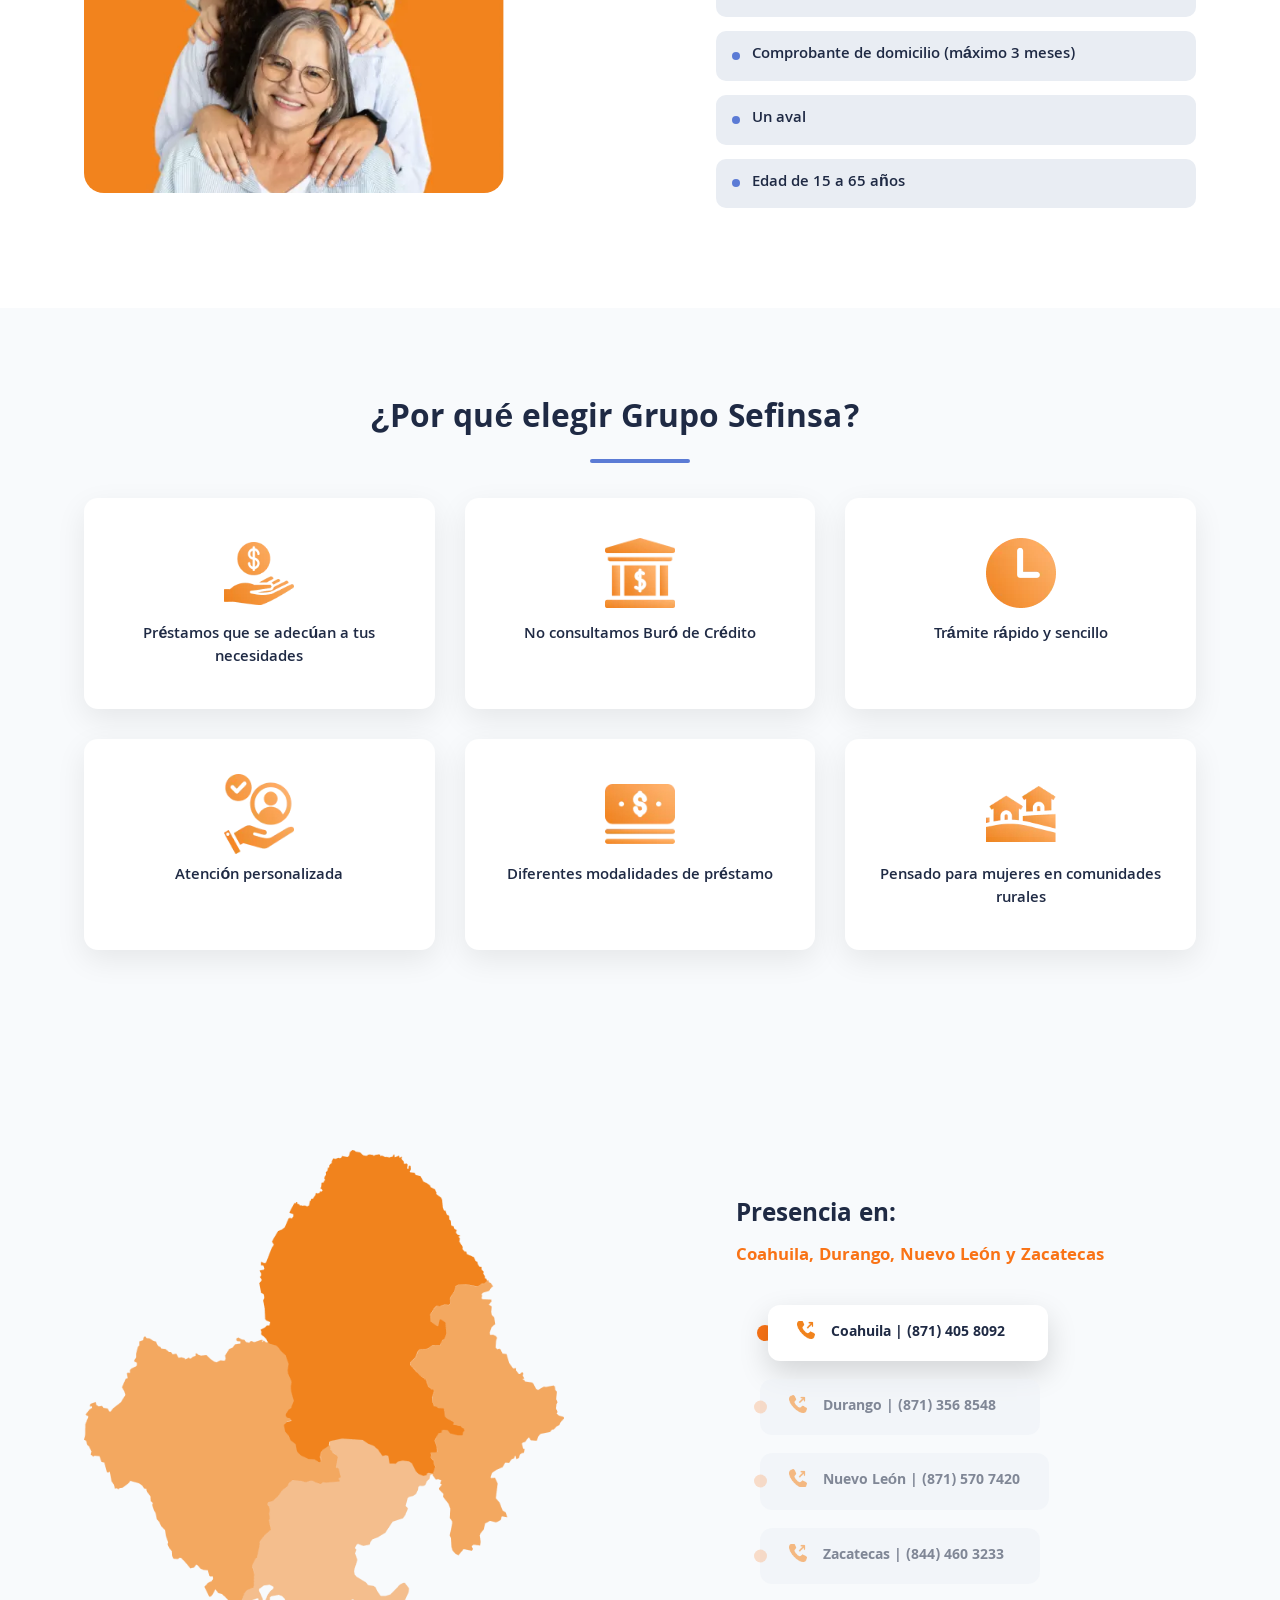
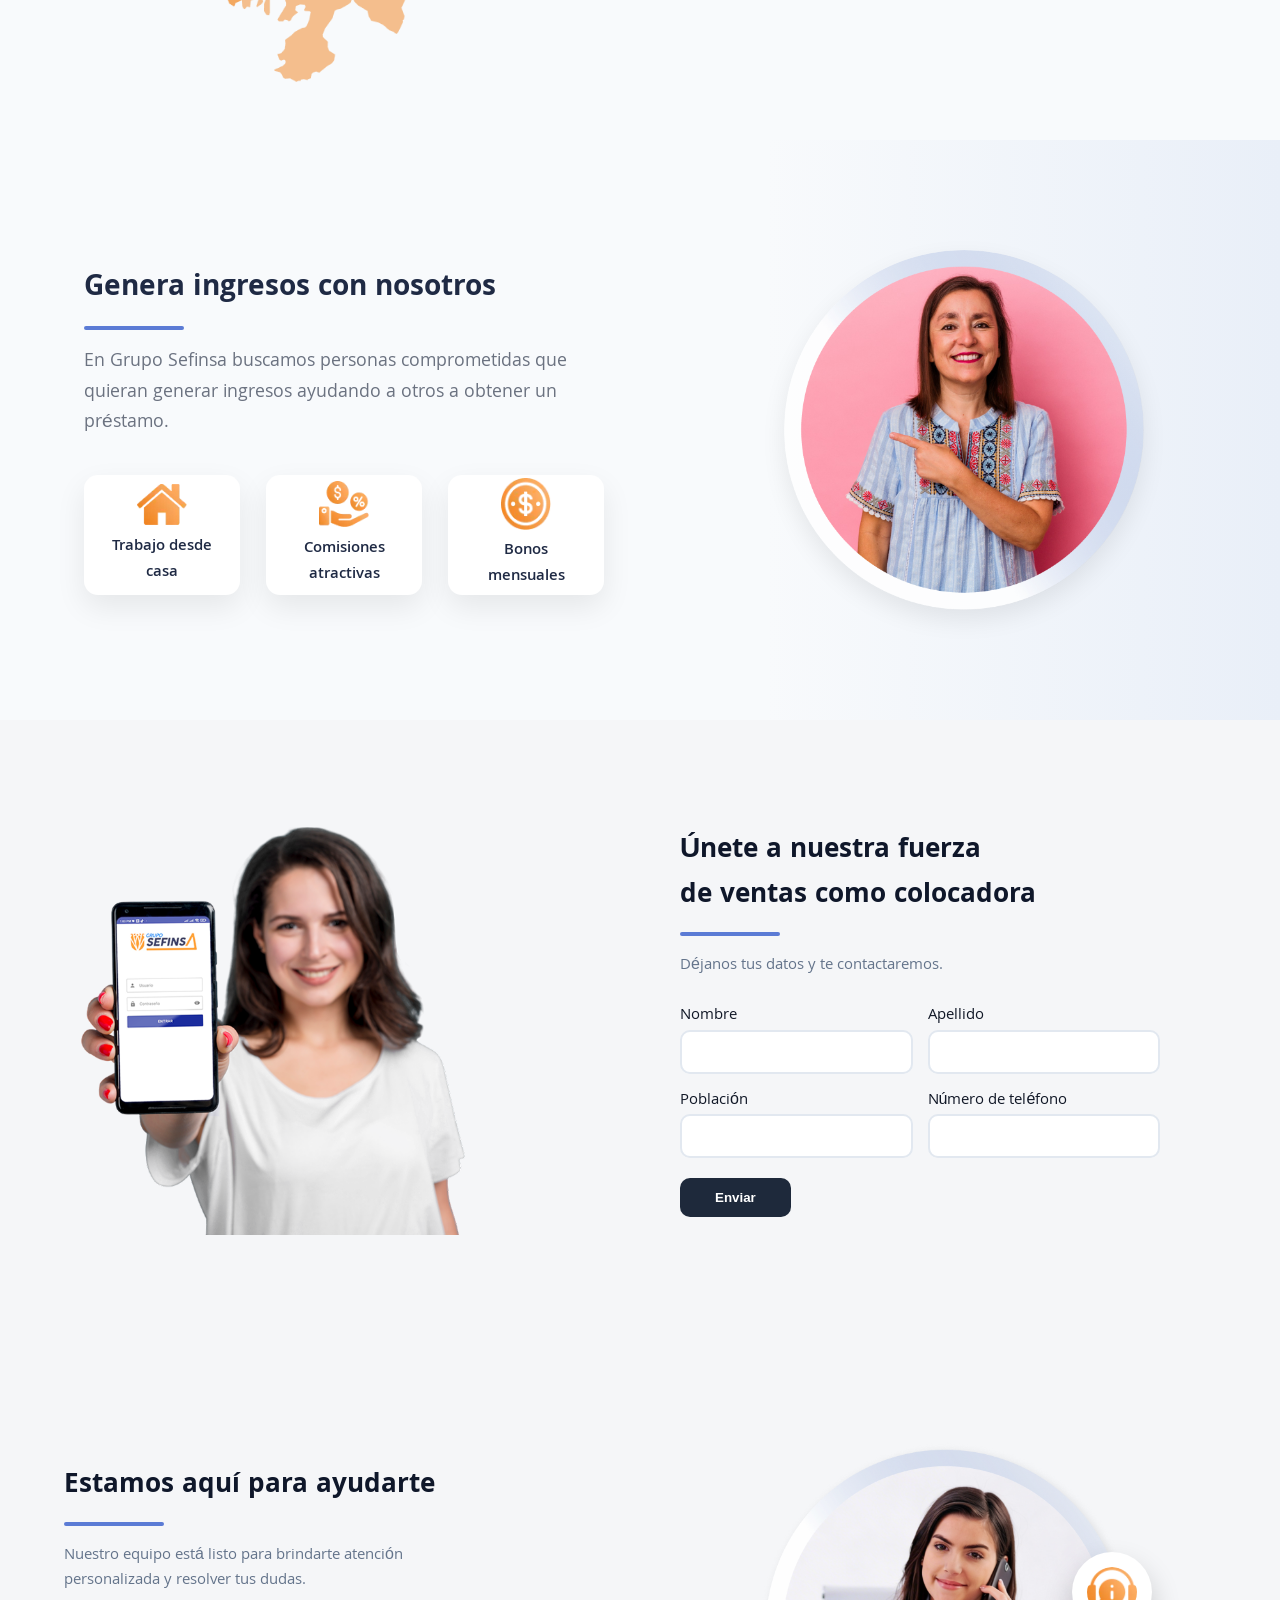
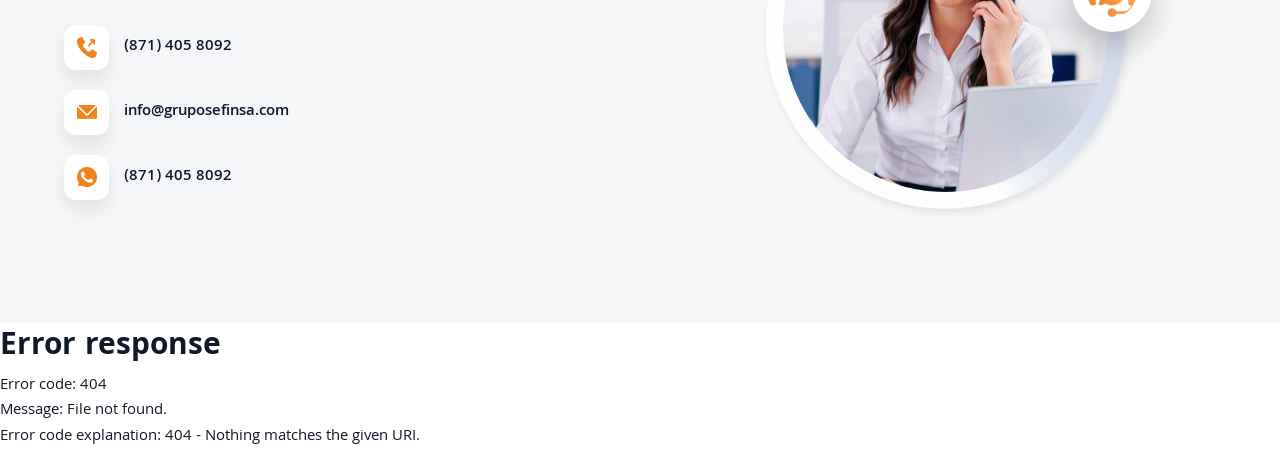
==== commit 9c84ab8e: "si5" ====
--- a/index.html
+++ b/index.html
@@ -272,22 +272,22 @@
           <div class="presence__item active" data-state="coahuila">
             <span class="dot"></span>
             <div class="presence__card bold">
-              <span><img src="ICONOS/TELEFONO.webp" alt="" srcset=""></span>Coahuila | (871) 000 0000</div>
+              <span><img src="ICONOS/TELEFONO.webp" alt="" srcset=""></span>Coahuila | (871) 405 8092</div>
           </div>
           <div class="presence__item" data-state="durango">
             <span class="dot"></span>
             <div class="presence__card bold">
-              <span><img src="ICONOS/TELEFONO.webp" alt="" srcset=""></span>Durango | (871) 000 0000</div>
+              <span><img src="ICONOS/TELEFONO.webp" alt="" srcset=""></span>Durango | (871) 356 8548</div>
           </div>
           <div class="presence__item" data-state="nuevoleon">
             <span class="dot"></span>
             <div class="presence__card bold">
-              <span><img src="ICONOS/TELEFONO.webp" alt="" srcset=""></span>Nuevo León | (871) 000 0000</div>
+              <span><img src="ICONOS/TELEFONO.webp" alt="" srcset=""></span>Nuevo León | (871) 570 7420</div>
           </div>
           <div class="presence__item" data-state="zacatecas">
             <span class="dot"></span>
             <div class="presence__card bold">
-              <span><img src="ICONOS/TELEFONO.webp" alt="" srcset=""></span>Zacatecas | (871) 000 0000</div>
+              <span><img src="ICONOS/TELEFONO.webp" alt="" srcset=""></span>Zacatecas | (844) 460 3233</div>
           </div>
         </div>
       </div>
@@ -390,7 +390,7 @@
           <div class="icon-box">
             <img src="ICONOS/TELEFONO.webp" alt="">
           </div>
-          <span>(871) 000 0000 | (871) 000 0000</span>
+          <span> (871) 405 8092</span>
         </div>
         <!-- EMAIL -->
         <div class="contact-item">
@@ -404,7 +404,7 @@
           <div class="icon-box">
             <img src="ICONOS/WHATSAPP.webp" alt="">
           </div>
-          <span>(871) 000 0000</span>
+          <span> (871) 405 8092</span>
         </div>
       </div>
     </div>
@@ -423,7 +423,7 @@
 <div id="footer-container"></div>
 
   <!-- WHATSAPP FLOAT -->
-  <a href="https://wa.me/528710000000" class="whatsapp-float" target="_blank" rel="noopener" aria-label="Contactar por WhatsApp">
+  <a href="https://wa.me/8714058092" class="whatsapp-float" target="_blank" rel="noopener" aria-label="Contactar por WhatsApp">
     <svg width="28" height="28" viewBox="0 0 24 24" fill="none">
       <path d="M17.472 14.382c-.297-.149-1.758-.867-2.03-.967-.273-.099-.471-.148-.67.15-.197.297-.767.966-.94 1.164-.173.199-.347.223-.644.075-.297-.15-1.255-.463-2.39-1.475-.883-.788-1.48-1.761-1.653-2.059-.173-.297-.018-.458.13-.606.134-.133.298-.347.446-.52.149-.174.198-.298.298-.497.099-.198.05-.371-.025-.52-.075-.149-.669-1.612-.916-2.207-.242-.579-.487-.5-.669-.51-.173-.008-.371-.01-.57-.01-.198 0-.52.074-.792.372-.272.297-1.04 1.016-1.04 2.479 0 1.462 1.065 2.875 1.213 3.074.149.198 2.096 3.2 5.077 4.487.709.306 1.262.489 1.694.625.712.227 1.36.195 1.871.118.571-.085 1.758-.719 2.006-1.413.248-.694.248-1.289.173-1.413-.074-.124-.272-.198-.57-.347z" fill="#fff"/>
       <path d="M12 0C5.373 0 0 5.373 0 12c0 2.123.554 4.118 1.528 5.845L.057 23.428a.5.5 0 00.609.61l5.66-1.485A11.945 11.945 0 0012 24c6.627 0 12-5.373 12-12S18.627 0 12 0zm0 21.818a9.797 9.797 0 01-5.031-1.386l-.36-.214-3.732.979.997-3.64-.234-.374A9.771 9.771 0 012.182 12C2.182 6.57 6.57 2.182 12 2.182S21.818 6.57 21.818 12 17.43 21.818 12 21.818z" fill="#fff"/>
--- a/Style/styles.css
+++ b/Style/styles.css
@@ -1,5 +1,6 @@
 /* =============================================
    SEFINSA — Landing Page Styles
+   Enhanced with Animations & Full Responsive
    ============================================= */
 
 /* RESET & BASE */
@@ -9,21 +10,21 @@
 
 @font-face {
   font-family: 'Khula';
-  src: url('../FUENTE/Khula-Regular.ttf') format('woff2');
+  src: url('../FUENTE/Khula-Regular.ttf') format('truetype');
   font-weight: 400;
   font-style: normal;
 }
 
 @font-face {
   font-family: 'Khula';
-  src: url('../FUENTE/Khula-Bold.ttf') format('woff2');
+  src: url('../FUENTE/Khula-Bold.ttf') format('truetype');
   font-weight: 700;
   font-style: normal;
 }
 
 @font-face {
   font-family: 'Khula';
-  src: url('../FUENTE/Khula-SemiBold.ttf') format('woff2');
+  src: url('../FUENTE/Khula-SemiBold.ttf') format('truetype');
   font-weight: 600;
   font-style: normal;
 }
@@ -62,7 +63,300 @@
   --shadow-md: 0 4px 16px rgba(0,0,0,.08);
   --shadow-lg: 0 8px 32px rgba(0,0,0,.10);
   --transition: .22s ease;
-}
+  
+  /* Animation Variables */
+  --anim-duration: 0.6s;
+  --anim-duration-fast: 0.4s;
+  --anim-duration-slow: 0.8s;
+  --anim-easing: cubic-bezier(0.16, 1, 0.3, 1);
+  --anim-easing-bounce: cubic-bezier(0.34, 1.56, 0.64, 1);
+  --anim-delay-step: 0.1s;
+}
+
+/* =============================================
+   ANIMATION KEYFRAMES
+   ============================================= */
+
+/* Fade In Up */
+@keyframes fadeInUp {
+  from {
+    opacity: 0;
+    transform: translateY(40px);
+  }
+  to {
+    opacity: 1;
+    transform: translateY(0);
+  }
+}
+
+/* Fade In Down */
+@keyframes fadeInDown {
+  from {
+    opacity: 0;
+    transform: translateY(-30px);
+  }
+  to {
+    opacity: 1;
+    transform: translateY(0);
+  }
+}
+
+/* Fade In Left */
+@keyframes fadeInLeft {
+  from {
+    opacity: 0;
+    transform: translateX(-50px);
+  }
+  to {
+    opacity: 1;
+    transform: translateX(0);
+  }
+}
+
+/* Fade In Right */
+@keyframes fadeInRight {
+  from {
+    opacity: 0;
+    transform: translateX(50px);
+  }
+  to {
+    opacity: 1;
+    transform: translateX(0);
+  }
+}
+
+/* Scale In */
+@keyframes scaleIn {
+  from {
+    opacity: 0;
+    transform: scale(0.8);
+  }
+  to {
+    opacity: 1;
+    transform: scale(1);
+  }
+}
+
+/* Scale In Bounce */
+@keyframes scaleInBounce {
+  0% {
+    opacity: 0;
+    transform: scale(0.5);
+  }
+  60% {
+    transform: scale(1.05);
+  }
+  100% {
+    opacity: 1;
+    transform: scale(1);
+  }
+}
+
+/* Float */
+@keyframes float {
+  0%, 100% {
+    transform: translateY(0) rotate(0deg);
+  }
+  50% {
+    transform: translateY(-10px) rotate(2deg);
+  }
+}
+
+/* Gentle Float */
+@keyframes gentleFloat {
+  0%, 100% {
+    transform: translateY(0);
+  }
+  50% {
+    transform: translateY(-8px);
+  }
+}
+
+/* Pulse Glow */
+@keyframes pulseGlow {
+  0%, 100% {
+    box-shadow: 0 4px 16px rgba(249,115,22,.35);
+  }
+  50% {
+    box-shadow: 0 8px 30px rgba(249,115,22,.55);
+  }
+}
+
+/* Shimmer */
+@keyframes shimmer {
+  0% {
+    background-position: -200% 0;
+  }
+  100% {
+    background-position: 200% 0;
+  }
+}
+
+/* Slide In Stagger */
+@keyframes slideInStagger {
+  from {
+    opacity: 0;
+    transform: translateY(30px) scale(0.95);
+  }
+  to {
+    opacity: 1;
+    transform: translateY(0) scale(1);
+  }
+}
+
+/* Draw Line */
+@keyframes drawLine {
+  from {
+    width: 0;
+  }
+  to {
+    width: 100px;
+  }
+}
+
+/* Rotate In */
+@keyframes rotateIn {
+  from {
+    opacity: 0;
+    transform: rotate(-10deg) scale(0.9);
+  }
+  to {
+    opacity: 1;
+    transform: rotate(0) scale(1);
+  }
+}
+
+/* Bounce In */
+@keyframes bounceIn {
+  0% {
+    opacity: 0;
+    transform: scale(0.3);
+  }
+  50% {
+    transform: scale(1.08);
+  }
+  70% {
+    transform: scale(0.95);
+  }
+  100% {
+    opacity: 1;
+    transform: scale(1);
+  }
+}
+
+/* Slide Up Reveal */
+@keyframes slideUpReveal {
+  from {
+    opacity: 0;
+    transform: translateY(100%);
+    clip-path: inset(100% 0 0 0);
+  }
+  to {
+    opacity: 1;
+    transform: translateY(0);
+    clip-path: inset(0 0 0 0);
+  }
+}
+
+/* Blur In */
+@keyframes blurIn {
+  from {
+    opacity: 0;
+    filter: blur(10px);
+  }
+  to {
+    opacity: 1;
+    filter: blur(0);
+  }
+}
+
+/* Count Up Pulse */
+@keyframes countPulse {
+  0%, 100% {
+    transform: scale(1);
+  }
+  50% {
+    transform: scale(1.1);
+  }
+}
+
+/* Dot Pulse */
+@keyframes dotPulse {
+  0%, 100% {
+    transform: translate(-145%, 0%) scale(1);
+    opacity: 1;
+  }
+  50% {
+    transform: translate(-145%, 0%) scale(1.3);
+    opacity: 0.7;
+  }
+}
+
+/* WhatsApp Pulse - Enhanced */
+@keyframes pulse {
+  0%, 100% { 
+    box-shadow: 0 4px 16px rgba(37,211,102,.4);
+    transform: scale(1);
+  }
+  50% { 
+    box-shadow: 0 4px 30px rgba(37,211,102,.7);
+    transform: scale(1.05);
+  }
+}
+
+/* Map State Glow */
+@keyframes mapGlow {
+  0%, 100% {
+    filter: drop-shadow(0 0 0 transparent);
+  }
+  50% {
+    filter: drop-shadow(0 0 15px rgba(249,115,22,0.4));
+  }
+}
+
+/* =============================================
+   ANIMATION UTILITY CLASSES
+   ============================================= */
+.animate-on-scroll {
+  opacity: 0;
+  transition: opacity 0.1s;
+}
+
+.animate-on-scroll.animated {
+  animation-fill-mode: forwards;
+}
+
+.animate-fade-up {
+  animation: fadeInUp var(--anim-duration) var(--anim-easing) forwards;
+}
+
+.animate-fade-down {
+  animation: fadeInDown var(--anim-duration) var(--anim-easing) forwards;
+}
+
+.animate-fade-left {
+  animation: fadeInLeft var(--anim-duration) var(--anim-easing) forwards;
+}
+
+.animate-fade-right {
+  animation: fadeInRight var(--anim-duration) var(--anim-easing) forwards;
+}
+
+.animate-scale-in {
+  animation: scaleIn var(--anim-duration) var(--anim-easing) forwards;
+}
+
+.animate-bounce-in {
+  animation: bounceIn var(--anim-duration-slow) var(--anim-easing) forwards;
+}
+
+/* Stagger delays */
+.delay-1 { animation-delay: 0.1s; }
+.delay-2 { animation-delay: 0.2s; }
+.delay-3 { animation-delay: 0.3s; }
+.delay-4 { animation-delay: 0.4s; }
+.delay-5 { animation-delay: 0.5s; }
+.delay-6 { animation-delay: 0.6s; }
 
 /* CONTAINER */
 .container {
@@ -89,6 +383,26 @@
   border: none;
   transition: background var(--transition), transform var(--transition), box-shadow var(--transition);
   white-space: nowrap;
+  position: relative;
+  overflow: hidden;
+}
+
+.btn::before {
+  content: '';
+  position: absolute;
+  top: 50%;
+  left: 50%;
+  width: 0;
+  height: 0;
+  background: rgba(255,255,255,0.2);
+  border-radius: 50%;
+  transform: translate(-50%, -50%);
+  transition: width 0.6s ease, height 0.6s ease;
+}
+
+.btn:hover::before {
+  width: 300px;
+  height: 300px;
 }
 
 .btn--primary {
@@ -99,11 +413,14 @@
 
 .btn--primary:hover {
   background: var(--orange-dark);
+  transform: translateY(-3px);
+  box-shadow: 0 8px 25px rgba(249,115,22,.5);
+}
+
+.btn--primary:active { 
   transform: translateY(-1px);
-  box-shadow: 0 6px 20px rgba(249,115,22,.45);
-}
-
-.btn--primary:active { transform: translateY(0); }
+  box-shadow: 0 4px 14px rgba(249,115,22,.4);
+}
 
 .btn--lg {
   padding: 14px 36px;
@@ -119,6 +436,7 @@
   font-weight: 600;
   color: var(--orange);
   text-transform: uppercase;
+  
   letter-spacing: .08em;
   margin-bottom: 8px;
 }
@@ -147,16 +465,24 @@
 /* =============================================
    NAVBAR
    ============================================= */
-/* =============================================
-   NAVBAR (AJUSTADO A PDF)
-   ============================================= */
+
+/* NAVBAR BASE */
 .navbar {
   position: sticky;
   top: 0;
   z-index: 100;
-  background: #f7f7f7;
+
+  background: rgba(247, 247, 247, 0.95);
+  backdrop-filter: blur(8px);
+
   border-bottom: 1px solid var(--gray-200);
-  box-shadow: none;
+  transition: all 0.3s ease;
+}
+
+/* EFECTO AL HACER SCROLL */
+.navbar.scrolled {
+  background: rgba(247, 247, 247, 0.7);
+  box-shadow: 0 8px 20px rgba(0,0,0,0.08);
 }
 
 .navbar__inner {
@@ -165,44 +491,99 @@
   justify-content: space-between;
   height: 90px;
   padding: 0 32px;
+  
 }
 
 /* LOGO */
 .navbar__logo img {
   height: 55px;
   width: auto;
+  transition: transform 0.3s ease;
+}
+
+.navbar__logo:hover img {
+  transform: scale(1.05);
 }
 
 /* NAV LINKS */
 .navbar__nav {
   display: flex;
   align-items: center;
+   
   gap: 32px;
 }
 
 .navbar__nav a {
-  font-size: 0.9rem;
+  font-size: 1.0rem;
   font-weight: 500;
-  color: #4f6db8; /* azul suave como PDF */
-  transition: color var(--transition);
+  color: #4f6db8; 
+  transition: color var(--transition), transform 0.3s ease;
+  position: relative;
+   font-family: 'Khula-Bold', 'Open Sans', sans-serif;
+  
+}
+
+.navbar__nav a::after {
+  content: '';
+  position: absolute;
+  bottom: -4px;
+  left: 0;
+  width: 0;
+  height: 2px;
+  background: var(--orange);
+  transition: width 0.3s ease;
 }
 
 .navbar__nav a:hover {
   color: var(--orange);
   background: transparent;
+  transform: translateY(-2px);
+}
+
+.navbar__nav a:hover::after {
+  width: 100%;
 }
 
 /* HAMBURGER */
 .navbar__toggle {
   display: none;
+  flex-direction: column;
+  justify-content: center;
+  align-items: center;
+  width: 40px;
+  height: 40px;
+  background: transparent;
+  border: none;
+  cursor: pointer;
+  gap: 5px;
+  padding: 8px;
+}
+
+.navbar__toggle span {
+  display: block;
+  width: 24px;
+  height: 2px;
+  background: #4f6db8;
+  transition: all 0.3s ease;
+  border-radius: 2px;
+}
+
+.navbar__toggle.active span:nth-child(1) {
+  transform: rotate(45deg) translate(5px, 5px);
+}
+
+.navbar__toggle.active span:nth-child(2) {
+  opacity: 0;
+}
+
+.navbar__toggle.active span:nth-child(3) {
+  transform: rotate(-45deg) translate(5px, -5px);
 }
 
 /* =============================================
    HERO
    ============================================= */
-/* =============================================
-   HERO (FINAL CORRECTO — SIN CAPAS EXTRA)
-   ============================================= */
+
 .hero {
   padding: 100px 0 80px;
   background: linear-gradient(90deg, #eef2f7 0%, #f4f6fa 100%);
@@ -221,6 +602,7 @@
 ========================= */
 .hero__content {
   max-width: 520px;
+  animation: fadeInLeft 0.8s var(--anim-easing);
 }
 
 .hero__title {
@@ -229,6 +611,7 @@
   line-height: 1.15;
   color: #1f2a44;
   margin-bottom: 10px;
+  animation: fadeInUp 0.8s var(--anim-easing);
 }
 
 .hero__subtitle {
@@ -236,25 +619,26 @@
   color: #5b74b8;
   font-weight: 700;
   margin-top: 10px;
-}
-
-/* Línea decorativa */
+  animation: fadeInUp 0.8s var(--anim-easing) 0.2s backwards;
+}
+
+/* Linea decorativa */
 .hero__divider {
   width: 70px;
   height: 4px;
   background: #6c83c9;
   border-radius: 2px;
   margin: 16px 0 10px;
-}
-
-/* =========================
-   IMAGEN (SIN CAPAS EXTRA)
-========================= */
+  animation: drawLine 0.6s var(--anim-easing) 0.4s backwards;
+}
+
+
 .hero__image-wrap {
   position: relative;
   display: flex;
   justify-content: center;
   align-items: center;
+  animation: fadeInRight 0.8s var(--anim-easing) 0.3s backwards;
 }
 
 .hero__image-circle {
@@ -263,9 +647,15 @@
   border-radius: 50%;
   overflow: hidden;
   position: relative;
-}
-
-/* Eliminamos cualquier capa previa */
+  animation: scaleIn 0.8s var(--anim-easing) 0.4s backwards;
+  transition: transform 0.5s ease, box-shadow 0.5s ease;
+}
+
+.hero__image-circle:hover {
+  transform: scale(1.02);
+  box-shadow: 0 20px 50px rgba(0,0,0,0.15);
+}
+
 .hero__image-circle::before,
 .hero__image-circle::after {
   display: none;
@@ -275,7 +665,12 @@
 .hero__image-circle img {
   width: 100%;
   height: 100%;
-  object-fit: contain; /* RESPETA TU DISEÑO */
+  object-fit: contain;
+  transition: transform 0.5s ease;
+}
+
+.hero__image-circle:hover img {
+  transform: scale(1.05);
 }
 
 /* =========================
@@ -283,30 +678,42 @@
 ========================= */
 .hero__badge {
   position: absolute;
-
-  /* POSICIÓN EXACTA */
   top: 60%;
   left: -35px;
   transform: translate(35%, -50%);
-
   width: 90px;
   height: 90px;
-
   background: #fff;
   border-radius: 50%;
-
   display: flex;
   align-items: center;
   justify-content: center;
-
   box-shadow: 0 12px 30px rgba(0,0,0,.18);
   z-index: 3;
+  animation: bounceIn 0.8s var(--anim-easing-bounce) 0.6s backwards;
+  transition: transform 0.3s ease, box-shadow 0.3s ease;
+}
+
+.hero__badge:hover {
+  transform: translate(35%, -50%) scale(1.1);
+  box-shadow: 0 16px 40px rgba(0,0,0,.25);
 }
 
 .hero__badge svg {
   width: 38px;
   height: 38px;
-}
+  transition: transform 0.3s ease;
+}
+
+.hero__badge:hover svg {
+  transform: rotate(10deg);
+}
+
+/* Badge Float Animation */
+.hero__badge {
+  animation: bounceIn 0.8s var(--anim-easing-bounce) 0.6s backwards, gentleFloat 4s ease-in-out 1.4s infinite;
+}
+
 /* Eliminamos el segundo badge */
 .hero__badge--2 {
   display: none;
@@ -322,9 +729,7 @@
 /* =============================================
    STATS BAR
    ============================================= */
-/* =============================================
-   STATS (MATCH EXACTO PDF)
-   ============================================= */
+
 .stats {
   background: #f8fafc;
   border-top: 1px solid #e5e7eb;
@@ -343,21 +748,35 @@
 .stats__item {
   flex: 1;
   text-align: center;
-}
-
-/* NÚMEROS */
+  animation: fadeInUp 0.6s var(--anim-easing) backwards;
+}
+
+.stats__item:nth-child(1) { animation-delay: 0.1s; }
+.stats__item:nth-child(3) { animation-delay: 0.2s; }
+.stats__item:nth-child(5) { animation-delay: 0.3s; }
+.stats__item:nth-child(7) { animation-delay: 0.4s; }
+
+/* NUMEROS */
 .stats__number {
   font-size: 1.4rem;
   font-weight: 700;
   color: #f97316;
+  
   margin-bottom: 4px;
+  transition: transform 0.3s ease;
+}
+
+.stats__item:hover .stats__number {
+  transform: scale(1.15);
+  animation: countPulse 0.5s ease;
 }
 
 /* TEXTO */
 .stats__label {
   font-size: 0.85rem;
-  color: #1f2937; /* MÁS OSCURO */
+  color: #1f2937;
   font-weight: 600;
+  font-family: 'Khula-Bold', 'Open Sans', sans-serif;
 }
 
 /* DIVISORES */
@@ -366,7 +785,8 @@
   height: 30px;
   background: #d1d5db;
 }
-/* SOLO EL ÚLTIMO ITEM */
+
+/* SOLO EL ULTIMO ITEM */
 .stats__item:last-child .stats__number {
   font-size: 1.2rem;
   font-weight: 700;
@@ -376,11 +796,9 @@
   font-size: 0.8rem;
   font-weight: 600;
 }
-/* =============================================
-   ABOUT / QUIÉNES SOMOS
-   ============================================= */
-/* =============================================
-   ABOUT / QUIÉNES SOMOS (FINAL CORRECTO)
+
+/* =============================================
+   ABOUT / QUIENES SOMOS
    ============================================= */
 .about {
   padding: 100px 0;
@@ -403,12 +821,23 @@
   border-radius: 20px;
   overflow: hidden;
   box-shadow: 0 10px 30px rgba(0,0,0,.08);
+  transition: transform 0.5s ease, box-shadow 0.5s ease;
+}
+
+.about__image:hover {
+  transform: translateY(-8px) rotate(-1deg);
+  box-shadow: 0 20px 50px rgba(0,0,0,.15);
 }
 
 .about__image img {
   width: 100%;
   height: 100%;
   object-fit: cover;
+  transition: transform 0.5s ease;
+}
+
+.about__image:hover img {
+  transform: scale(1.05);
 }
 
 /* TEXTO */
@@ -421,25 +850,26 @@
 }
 
 .section-title {
-  font-size: 1.9rem;
+  font-size: 2.1rem;
   font-weight: 700;
   color: #1f2a44;
   line-height: 1.35;
   margin-bottom: 18px;
   max-width: 600px;
+  
 }
 
 .section-subtitle {
-  font-size: 1rem;
+  font-size: 1.1rem;
   font-weight: 700;
   color: #1f2a44;
   line-height: 1.35;
-  margin: 2rem 0;
+  margin: 2.2rem 0;
   max-width: 600px;
 }
 
 .about__desc {
-  font-size: 0.9rem;
+  font-size: 1.1rem;
   color: var(--gray-500);
   line-height: 1.7;
   max-width: 520px;
@@ -451,6 +881,19 @@
   background: #5b7bd5;
   border-radius: 2px;
   margin: 1rem 0;
+  position: relative;
+  overflow: hidden;
+}
+
+.section-divider::after {
+  content: '';
+  position: absolute;
+  top: 0;
+  left: -100%;
+  width: 100%;
+  height: 100%;
+  background: linear-gradient(90deg, transparent, rgba(255,255,255,0.6), transparent);
+  animation: shimmer 2s infinite;
 }
 
 .section-divider--center {
@@ -461,6 +904,19 @@
   margin: 1rem 0; 
   margin-left: auto;
   margin-right: auto;
+  position: relative;
+  overflow: hidden;
+}
+
+.section-divider--center::after {
+  content: '';
+  position: absolute;
+  top: 0;
+  left: -100%;
+  width: 100%;
+  height: 100%;
+  background: linear-gradient(90deg, transparent, rgba(255,255,255,0.6), transparent);
+  animation: shimmer 2s infinite;
 }
 
 /* =========================
@@ -468,7 +924,6 @@
 ========================= */
 .about__cards {
   margin-top: 9rem;
-
   display: grid;
   grid-template-columns: repeat(3, 280px);
   justify-content: center;
@@ -482,14 +937,13 @@
   padding: 50px 20px 24px;
   text-align: center;
   position: relative;
-
-  box-shadow: 0 10px 25px rgba(0,0,0,.08);
-  transition: all .2s ease;
+  box-shadow: 0 10px 25px rgba(0, 0, 0, 0.315);
+  transition: all 0.4s var(--anim-easing);
 }
 
 .about__card:hover {
-  transform: translateY(-5px);
-  box-shadow: 0 15px 35px rgba(0,0,0,.12);
+  transform: translateY(-10px);
+  box-shadow: 0 25px 50px rgba(0,0,0,.15);
 }
 
 /* ICONO FLOTANTE */
@@ -499,40 +953,54 @@
   left: 50%;
   transform: translateX(-50%);
   padding: 0.8rem;
-
   width: 60px;
   height: 60px;
-
   background: #fff;
   border-radius: 50%;
-
   display: flex;
   align-items: center;
   justify-content: center;
-
   box-shadow: 0 8px 20px rgba(0,0,0,.15);
+  transition: all 0.4s var(--anim-easing);
+}
+
+.about__card:hover .about__card-icon {
+  transform: translateX(-50%) scale(1.15) rotate(5deg);
+  box-shadow: 0 12px 30px rgba(0,0,0,.2);
 }
 
 /* ICONO */
 .about__card-icon svg {
   width: 28px;
   height: 28px;
-}
-
-/* TÍTULO */
+  transition: transform 0.3s ease;
+}
+
+.about__card:hover .about__card-icon svg {
+  transform: scale(1.1);
+}
+
+/* TITULO */
 .about__card h3 {
   margin-top: 12px;
-  font-size: 1rem;
+  font-size: 1.2rem;
   font-weight: 700;
   color: #4f6db8;
+  transition: color 0.3s ease;
+}
+
+.about__card:hover h3 {
+  color: var(--orange);
 }
 
 /* TEXTO */
 .about__card p {
-  font-size: 0.8rem;
+  font-size: 0.9rem;
   color: #6b7280;
   line-height: 1.6;
-}
+  font-family: 'Khula-semibold', 'Open Sans', sans-serif;
+}
+
 /* =============================================
    ALLIANCES
    ============================================= */
@@ -543,20 +1011,22 @@
   text-align: center;
 }
 
-/* TÍTULO */
+/* TITULO */
 .alliances__title {
-  font-size: 1.2rem;
+  font-size: 1.4rem;
   font-weight: 600;
   color: #1f2a44;
   max-width: 540px;
   margin: 0 auto 50px;
   line-height: 1.5;
+     font-family: 'Khula', 'Open Sans', sans-serif;
+  font-weight: 800;
 }
 
 /* GRID */
 .alliances__grid {
   display: grid;
-  grid-template-columns: repeat(5, 180px); /* MÁS ANCHO */
+  grid-template-columns: repeat(5, 180px);
   justify-content: center;
   gap: 30px;
 }
@@ -566,34 +1036,36 @@
   background: #fff;
   border-radius: 16px;
   padding: 26px 30px;
-
   display: flex;
   align-items: center;
   justify-content: center;
-
-  height: 100px; /* MÁS ALTAS */
-
-  /* SOMBRA MÁS PREMIUM */
+  height: 100px;
   box-shadow: 
     0 10px 30px rgba(0,0,0,.10),
     0 4px 10px rgba(0,0,0,.05);
-
-  transition: all .3s ease;
-}
-
-/* HOVER MÁS NOTORIO */
+  transition: all 0.4s var(--anim-easing);
+}
+
+/* HOVER MAS NOTORIO */
 .alliance-card:hover {
-  transform: translateY(-6px);
+  transform: translateY(-8px) scale(1.02);
   box-shadow: 
-    0 18px 40px rgba(0,0,0,.15),
-    0 6px 16px rgba(0,0,0,.08);
+    0 20px 50px rgba(0,0,0,.18),
+    0 8px 20px rgba(0,0,0,.1);
 }
 
 /* LOGOS */
 .alliance-card img {
-  max-width: 140px; /* MÁS GRANDES */
+  max-width: 140px;
   max-height: 60px;
   object-fit: contain;
+  transition: transform 0.4s ease, filter 0.4s ease;
+  filter: grayscale(30%);
+}
+
+.alliance-card:hover img {
+  transform: scale(1.1);
+  filter: grayscale(0%);
 }
 
 /* =============================================
@@ -613,6 +1085,10 @@
 }
 
 /* TEXTO */
+.cta__content {
+  max-width: 480px;
+}
+
 .cta__title {
   font-size: 2.1rem;
   font-weight: 700;
@@ -632,27 +1108,33 @@
   position: relative;
   display: flex;
   justify-content: center;
-    margin-left: -30px;
-
-}
-
+  margin-left: -30px;
+}
 
 /* IMAGEN (SIN BORDE EXTRA) */
 .cta__image {
-  width: 380px; /* MÁS GRANDE */
+  width: 380px;
   height: 380px;
-
   border-radius: 50%;
   overflow: hidden;
-
-  /* SOLO SOMBRA, SIN BORDE */
   box-shadow: 0 12px 35px rgba(0,0,0,.12);
+  transition: transform 0.5s ease, box-shadow 0.5s ease;
+}
+
+.cta__image:hover {
+  transform: scale(1.03);
+  box-shadow: 0 20px 50px rgba(0,0,0,.18);
 }
 
 .cta__image img {
   width: 100%;
   height: 100%;
   object-fit: cover;
+  transition: transform 0.5s ease;
+}
+
+.cta__image:hover img {
+  transform: scale(1.08);
 }
 
 /* ICONO FLOTANTE */
@@ -663,115 +1145,127 @@
   transform: translate(35%, -160%);
   padding: 0.8rem;
   padding-bottom: 1.1rem;
-
   width: 80px;
   height: 80px;
-
   background: #fff;
   border-radius: 50%;
-
   display: flex;
   align-items: center;
   justify-content: center;
-
   box-shadow: 0 10px 25px rgba(0,0,0,.15);
+  transition: all 0.4s var(--anim-easing);
+  animation: gentleFloat 4s ease-in-out infinite;
+}
+
+.cta__icon:hover {
+  transform: translate(35%, -160%) scale(1.15);
+  box-shadow: 0 15px 35px rgba(0,0,0,.25);
 }
 
 /* ICONO */
 .cta__icon svg {
   width: 32px;
   height: 32px;
-}
-
-/* =============================================
-   REQUIREMENTS
-   ============================================= */
-/* =============================================
-   REQUIREMENTS (FIX FINAL)
-   ============================================= */
+  transition: transform 0.3s ease;
+}
+
+.cta__icon:hover svg {
+  transform: rotate(-10deg);
+}
+
+/* =============================================
+   REQUIREMENTS — SPACING FIX (SEPARACIÓN PRO)
+   ============================================= */
+
+/* SECCIÓN COMPLETA */
 .requirements {
-  padding: 90px 0;
+  padding-top: 140px;   /* 🔥 MÁS ESPACIO ARRIBA */
+  padding-bottom: 100px;
   background: #fff;
 }
 
-.requirements__content {
-  max-width: 70%;
-}
-
-/* LAYOUT CORRECTO */
+/* CONTENEDOR INTERNO */
 .requirements__inner {
   display: flex;
   justify-content: space-between;
-}
-
-/* IMAGEN */
-.requirements__image {
+  align-items: flex-start;
+  gap: 60px;
+}
+
+/* CONTENIDO TEXTO */
+.requirements__content {
+  max-width: 480px;
   width: 100%;
-  max-width: 420px;
-  height: 420px;
-  border-radius: 18px;
-  overflow: hidden;
-}
-
-.requirements__image img {
-  width: 100%;
-  height: 100%;
-  object-fit: cover;
-}
-
-/* TEXTO */
+}
+
+/* TITULO */
+.requirements .section-title {
+  font-size: 1.9rem;
+  line-height: 1.3;
+  margin-bottom: 10px;
+}
+
+/* LINEA */
+.section-divider {
+  margin: 12px 0 18px;
+}
+
+/* DESCRIPCIÓN */
 .requirements__desc {
-  font-size: 0.9rem;
-  color: var(--gray-500);
-  margin: 14px 0 24px;
+  font-size: 1.2rem;
   line-height: 1.6;
+  font-weight: 400; 
+  color: #6B7280;  
+  margin-bottom: 20px;
 }
 
 /* LISTA */
 .requirements__list {
   display: flex;
   flex-direction: column;
-  gap: 12px;
-  font-weight: 700;
-  max-width: 420px; /* 🔥 CLAVE para que no se estire */
-}
-
-/* ITEM */
+  gap: 14px;
+}
+
+/* ITEMS */
 .requirements__item {
   display: flex;
   align-items: center;
   gap: 12px;
-
-  background: #eef2f7;
+  background: #e9edf3;
   padding: 12px 16px;
-  border-radius: 8px;
-
-  font-size: 0.9rem;
+  border-radius: 10px;
+  font-size: 1.0rem;
+  font-weight: 600;
   color: #1f2a44;
-  font-weight: 700;
-
-  transition: background .2s ease;
-}
-
+  transition: all 0.25s ease;
+}
+
+/* HOVER */
 .requirements__item:hover {
-  background: #e5e9f2;
-}
-
-/* PUNTO */
+  transform: translateX(6px);
+  background: #dde3ec;
+}
+
+/* DOT */
 .requirements__item .dot {
-  width: 1rem;
-  height: 1rem;
+  width: 8px;
+  height: 8px;
   background: #5b7bd5;
   border-radius: 50%;
   flex-shrink: 0;
-  transform: translate(-145%, 0%);
+}
+
+/* IMAGEN */
+.requirements__image {
+  max-width: 420px;
+  height: 420px;
+  border-radius: 20px;
+  overflow: hidden;
+  flex-shrink: 0;
 }
 
 /* =============================================
    BENEFITS
-   ============================================= */
-/* =============================================
-   BENEFITS (FIX TOTAL)
    ============================================= */
 .benefits {
   background: #f8fafc;
@@ -794,7 +1288,7 @@
   margin-bottom: 6px;
 }
 
-/* 🔥 GRID (LO IMPORTANTE) */
+/* GRID (LO IMPORTANTE) */
 .benefits__grid {
   display: grid !important;
   grid-template-columns: repeat(3, 1fr);
@@ -807,14 +1301,32 @@
   border-radius: 14px;
   padding: 40px 20px;
   text-align: center;
-
   box-shadow: 0 10px 30px rgba(0,0,0,.08);
-  transition: all .25s ease;
+  transition: all 0.4s var(--anim-easing);
+  position: relative;
+  overflow: hidden;
+}
+
+.benefit-card::before {
+  content: '';
+  position: absolute;
+  top: 0;
+  left: 0;
+  width: 100%;
+  height: 4px;
+  background: linear-gradient(90deg, var(--orange), #5b7bd5);
+  transform: scaleX(0);
+  transition: transform 0.4s ease;
+  transform-origin: left;
 }
 
 .benefit-card:hover {
-  transform: translateY(-6px);
-  box-shadow: 0 16px 40px rgba(0,0,0,.12);
+  transform: translateY(-12px);
+  box-shadow: 0 25px 50px rgba(0,0,0,.15);
+}
+
+.benefit-card:hover::before {
+  transform: scaleX(1);
 }
 
 /* ICONO */
@@ -822,29 +1334,37 @@
   width: 70px;
   height: 70px;
   margin: 0 auto 16px;
-
   display: flex;
   align-items: center;
   justify-content: center;
+  transition: transform 0.4s var(--anim-easing);
+}
+
+.benefit-card:hover .benefit-card__icon {
+  transform: scale(1.15) rotate(-5deg);
 }
 
 .benefit-card__icon svg {
   width: 48px;
   height: 48px;
+  transition: transform 0.3s ease;
 }
 
 /* TEXTO */
 .benefit-card h3 {
-  font-size: 0.95rem;
+  font-size: 1.0rem;
   font-weight: 600;
   color: #1f2a44;
   line-height: 1.4;
-}
+  transition: color 0.3s ease;
+}
+
+.benefit-card:hover h3 {
+  color: var(--orange);
+}
+
 /* =============================================
    PRESENCE
-   ============================================= */
-/* =============================================
-   PRESENCE SECTION FINAL (PIXEL PERFECT)
    ============================================= */
 
 .presence {
@@ -861,7 +1381,7 @@
 }
 
 /* =============================================
-   MAPA (ARMADO CON 4 IMÁGENES)
+   MAPA (ARMADO CON 4 IMAGENES)
    ============================================= */
 .presence__map {
   position: relative;
@@ -869,18 +1389,17 @@
   height: 480px;
 }
 
-/* IMÁGENES BASE */
+/* IMAGENES BASE */
 .map-state {
   position: absolute;
-  width: 260px; /* 🔥 tamaño individual */
+  width: 260px;
   height: auto;
-
   opacity: 0.25;
-  transition: all .3s ease;
-}
-
-/* =============================================
-   POSICIÓN EXACTA DE CADA ESTADO
+  transition: all 0.5s var(--anim-easing);
+}
+
+/* =============================================
+   POSICION EXACTA DE CADA ESTADO
    ============================================= */
 
 /* COAHUILA (arriba centro) */
@@ -895,7 +1414,7 @@
   left: 0;
 }
 
-/* NUEVO LEÓN (derecha) */
+/* NUEVO LEON (derecha) */
 .map-state[data-state="nuevoleon"] {
   top: 140px;
   left: 200px;
@@ -911,6 +1430,8 @@
 .map-state.active {
   opacity: 1;
   z-index: 2;
+  animation: mapGlow 2s ease-in-out infinite;
+  transform: scale(1.05);
 }
 
 /* =============================================
@@ -952,7 +1473,7 @@
   align-items: center;
   gap: 14px;
   cursor: pointer;
-  transition: all .2s ease;
+  transition: all 0.3s var(--anim-easing);
 }
 
 .presence__item .dot {
@@ -961,7 +1482,7 @@
   background: var(--orange);
   border-radius: 50%;
   opacity: .4;
-  transition: all .2s ease;
+  transition: all 0.3s var(--anim-easing);
   transform: scale(1.3) translate(150%, 0%);
 }
 
@@ -974,7 +1495,7 @@
   font-size: 0.95rem;
   color: #1f2a44;
   min-width: 280px;
-  transition: all .2s ease;
+  transition: all 0.3s var(--anim-easing);
 }
 
 .presence__card img {
@@ -991,12 +1512,14 @@
 
 .presence__item.active .dot {
   opacity: 1;
-  transform: scale(1.3) translate(150%, 0%);
+  transform: scale(1.6) translate(150%, 0%);
+  animation: dotPulse 1.5s ease-in-out infinite;
 }
 
 .presence__item.active .presence__card {
   background: #ffffff;
   box-shadow: 0 12px 30px rgba(0,0,0,.15);
+  transform: translateX(8px);
 }
 
 /* INACTIVOS */
@@ -1004,30 +1527,16 @@
   opacity: .55;
 }
 
-/* =============================================
-   RESPONSIVE
-   ============================================= */
-@media (max-width: 900px) {
-  .presence__inner {
-    grid-template-columns: 1fr;
-    text-align: center;
-  }
-
-  .presence__map {
-    margin: 0 auto 40px;
-  }
-
-  .presence__content {
-    margin: 0 auto;
-  }
-
-  .presence__item {
-    justify-content: center;
-  }
-}
-
-/* =============================================
-   INCOME SECTION (FINAL CORREGIDO)
+.presence__item:not(.active):hover {
+  opacity: 0.8;
+}
+
+.presence__item:not(.active):hover .presence__card {
+  transform: translateX(4px);
+}
+
+/* =============================================
+   INCOME SECTION
    ============================================= */
 
 .income {
@@ -1059,10 +1568,9 @@
   position: relative;
 }
 
-
-/* DESCRIPCIÓN */
+/* DESCRIPCION */
 .income__desc {
-  font-size: 0.95rem;
+  font-size: 1.2rem;
   color: #6b7280;
   margin-bottom: 35px;
   line-height: 1.6;
@@ -1082,25 +1590,39 @@
   background: #ffffff;
   padding: 24px 20px;
   border-radius: 14px;
-
   width: 185px;
   height: 120px;
-
   display: flex;
   flex-direction: column;
   justify-content: center;
   align-items: center;
-
   text-align: center;
-
   box-shadow: 0 12px 30px rgba(0,0,0,.08);
-  transition: all .25s ease;
+  transition: all 0.4s var(--anim-easing);
+  position: relative;
+  overflow: hidden;
+}
+
+.income__card::before {
+  content: '';
+  position: absolute;
+  bottom: 0;
+  left: 0;
+  width: 100%;
+  height: 3px;
+  background: var(--orange);
+  transform: scaleX(0);
+  transition: transform 0.4s ease;
 }
 
 /* HOVER */
 .income__card:hover {
-  transform: translateY(-6px);
-  box-shadow: 0 18px 35px rgba(0,0,0,.12);
+  transform: translateY(-10px);
+  box-shadow: 0 25px 50px rgba(0,0,0,.15);
+}
+
+.income__card:hover::before {
+  transform: scaleX(1);
 }
 
 /* ICONO */
@@ -1108,20 +1630,28 @@
   width: 50px;
   height: 50px;
   margin-bottom: 10px;
-
   background: #f9741600;
   border-radius: 12px;
-
   display: flex;
   align-items: center;
   justify-content: center;
+  transition: transform 0.4s var(--anim-easing);
+}
+
+.income__card:hover .icon {
+  transform: scale(1.2) rotate(-5deg);
 }
 
 /* TEXTO */
 .income__card p {
-  font-size: 0.8rem;
+  font-size: 1.0rem;
   font-weight: 600;
   color: #1f2a44;
+  transition: color 0.3s ease;
+}
+
+.income__card:hover p {
+  color: var(--orange);
 }
 
 /* =============================================
@@ -1138,28 +1668,15 @@
   height: 360px;
   object-fit: cover;
   border-radius: 50%;
-
-  /* solo sombra ligera */
   box-shadow: 0 10px 25px rgba(0,0,0,.08);
-}
-
-/* =============================================
-   RESPONSIVE
-   ============================================= */
-@media (max-width: 900px) {
-  .income__inner {
-    grid-template-columns: 1fr;
-    text-align: center;
-  }
-
-  .income__cards {
-    justify-content: center;
-  }
-
-  .income__image {
-    margin-top: 40px;
-  }
-}
+  transition: transform 0.5s ease, box-shadow 0.5s ease;
+}
+
+.income__image img:hover {
+  transform: scale(1.03);
+  box-shadow: 0 20px 45px rgba(0,0,0,.15);
+}
+
 /* =============================================
    FORM SECTION
    ============================================= */
@@ -1168,10 +1685,11 @@
   background: #f5f6f8;
 }
 
-/* 🔥 MISMO CONTENEDOR QUE TODA LA LANDING */
+/* MISMO CONTENEDOR QUE TODA LA LANDING */
 .form-container {
   max-width: 1200px;
   margin: 0 auto;
+  padding: 0 24px;
   display: grid;
   grid-template-columns: 1fr 1fr;
   align-items: center;
@@ -1181,12 +1699,17 @@
 /* IMAGEN */
 .form-image {
   display: flex;
-  justify-content: flex-start; /* 🔥 pegada a la izquierda como arriba */
+  justify-content: flex-start;
 }
 
 .form-image img {
   width: 420px;
   max-width: 100%;
+  transition: transform 0.5s ease;
+}
+
+.form-image img:hover {
+  transform: scale(1.02);
 }
 
 /* TEXTO */
@@ -1209,6 +1732,19 @@
   background: #3b82f6;
   border-radius: 5px;
   margin: 12px 0 20px;
+  position: relative;
+  overflow: hidden;
+}
+
+.line::after {
+  content: '';
+  position: absolute;
+  top: 0;
+  left: -100%;
+  width: 100%;
+  height: 100%;
+  background: linear-gradient(90deg, transparent, rgba(255,255,255,0.6), transparent);
+  animation: shimmer 2s infinite;
 }
 
 /* TEXTO */
@@ -1225,18 +1761,29 @@
 }
 
 /* INPUTS */
+.input-group {
+  position: relative;
+}
+
 .input-group input {
+  width: 100%;
   padding: 12px;
   border-radius: 10px;
-  border: 1px solid #e2e8f0;
-  background: var(--gray-400);
-  opacity: 0.2;
-  transition: 0.3s;
+  border: 2px solid #e2e8f0;
+  background: #fff;
+  transition: all 0.3s ease;
+  font-size: 0.9rem;
 }
 
 .input-group input:focus {
   border-color: #f97316;
   background: #fff;
+  outline: none;
+  box-shadow: 0 0 0 3px rgba(249, 115, 22, 0.1);
+}
+
+.input-group input::placeholder {
+  color: #9ca3af;
 }
 
 /* BOTON */
@@ -1245,19 +1792,41 @@
   background: #1e293b;
   color: #fff;
   border: none;
-  margin-left: 330px; /* ajusta a tu gusto */
   padding: 12px 35px;
   border-radius: 10px;
   cursor: pointer;
-  transition: 0.3s;
+  transition: all 0.4s var(--anim-easing);
+  font-weight: 600;
+  position: relative;
+  overflow: hidden;
+}
+
+.btn-submit::before {
+  content: '';
+  position: absolute;
+  top: 50%;
+  left: 50%;
+  width: 0;
+  height: 0;
+  background: rgba(255,255,255,0.2);
+  border-radius: 50%;
+  transform: translate(-50%, -50%);
+  transition: width 0.6s ease, height 0.6s ease;
 }
 
 .btn-submit:hover {
   background: #f97316;
-}
-
-/* =============================================
-   CONTACT / ATENCIÓN AL CLIENTE
+  transform: translateY(-3px);
+  box-shadow: 0 8px 25px rgba(249, 115, 22, 0.4);
+}
+
+.btn-submit:hover::before {
+  width: 300px;
+  height: 300px;
+}
+
+/* =============================================
+   CONTACT / ATENCION AL CLIENTE
    ============================================= */
 .contact-section {
   padding: 100px 0;
@@ -1267,6 +1836,7 @@
 .contact-container {
   max-width: 1200px;
   margin: 0 auto;
+  padding: 0 24px;
   display: grid;
   grid-template-columns: 1fr 1fr;
   align-items: center;
@@ -1280,14 +1850,6 @@
   color: #0f172a;
 }
 
-.line {
-  width: 60px;
-  height: 4px;
-  background: #3b82f6;
-  border-radius: 5px;
-  margin: 12px 0 20px;
-}
-
 .contact-content p {
   color: #64748b;
   margin-bottom: 30px;
@@ -1305,6 +1867,11 @@
   display: flex;
   align-items: center;
   gap: 15px;
+  transition: transform 0.3s ease;
+}
+
+.contact-item:hover {
+  transform: translateX(8px);
 }
 
 /* ICONOS */
@@ -1316,19 +1883,33 @@
   display: flex;
   align-items: center;
   justify-content: center;
-
-  /* 🔥 sombra como diseño */
   box-shadow: 0 10px 20px rgba(0,0,0,0.08);
+  transition: all 0.4s var(--anim-easing);
+}
+
+.contact-item:hover .icon-box {
+  transform: scale(1.1) rotate(-5deg);
+  box-shadow: 0 15px 30px rgba(0,0,0,0.12);
 }
 
 .icon-box img {
   width: 20px;
+  transition: transform 0.3s ease;
+}
+
+.contact-item:hover .icon-box img {
+  transform: scale(1.1);
 }
 
 /* TEXTO */
 .contact-item span {
   color: #0f172a;
   font-weight: 600;
+  transition: color 0.3s ease;
+}
+
+.contact-item:hover span {
+  color: var(--orange);
 }
 
 .email {
@@ -1345,6 +1926,12 @@
 .contact-image img {
   width: 380px;
   border-radius: 50%;
+  transition: transform 0.5s ease, box-shadow 0.5s ease;
+}
+
+.contact-image img:hover {
+  transform: scale(1.03);
+  box-shadow: 0 20px 50px rgba(0,0,0,.15);
 }
 
 /* ICONO FLOTANTE */
@@ -1353,21 +1940,30 @@
   right: 40px;
   top: 50%;
   transform: translate(-30%, -100%);
-
   width: 80px;
   height: 80px;
   background: #fff;
   border-radius: 50%;
-
   display: flex;
   align-items: center;
   justify-content: center;
-
   box-shadow: 0 15px 30px rgba(0,0,0,0.2);
+  transition: all 0.4s var(--anim-easing);
+  animation: gentleFloat 4s ease-in-out infinite;
+}
+
+.floating-icon:hover {
+  transform: translate(-30%, -100%) scale(1.15);
+  box-shadow: 0 20px 40px rgba(0,0,0,0.25);
 }
 
 .floating-icon img {
   width: 50px;
+  transition: transform 0.3s ease;
+}
+
+.floating-icon:hover img {
+  transform: rotate(-10deg);
 }
 
 /* =============================================
@@ -1379,14 +1975,13 @@
 
 /* TOP */
 .footer-top {
-  max-width: 1200px;   /* 🔥 clave */
-  margin: 0 auto;      /* 🔥 centra todo */
+  max-width: 1200px;
+  margin: 0 auto;
   padding: 60px 20px 40px;
   margin-bottom: 5rem;
-
   display: flex;
   flex-direction: column;
-  align-items: center; /* 🔥 centra logo y menú */
+  align-items: center;
   text-align: center;
 }
 
@@ -1394,6 +1989,11 @@
 .footer-logo img {
   width: 180px;
   margin-bottom: 3rem;
+  transition: transform 0.3s ease;
+}
+
+.footer-logo:hover img {
+  transform: scale(1.05);
 }
 
 /* NAV */
@@ -1408,12 +2008,29 @@
   color: #4f6db8;
   text-decoration: none;
   font-size: 14px;
-  transition: 0.3s;
+  transition: all 0.3s ease;
   font-weight: 600;
+  position: relative;
+}
+
+.footer-nav a::after {
+  content: '';
+  position: absolute;
+  bottom: -4px;
+  left: 0;
+  width: 0;
+  height: 2px;
+  background: var(--orange);
+  transition: width 0.3s ease;
 }
 
 .footer-nav a:hover {
   color: #f97316;
+  transform: translateY(-2px);
+}
+
+.footer-nav a:hover::after {
+  width: 100%;
 }
 
 /* BOTTOM */
@@ -1425,7 +2042,7 @@
 
 .footer-bottom p {
   color: #cbd5f5;
-  font-size: 12px;
+  font-size: 0.85rem;
 }
 
 /* =============================================
@@ -1449,30 +2066,149 @@
 }
 
 .whatsapp-float:hover {
-  transform: scale(1.1);
-  box-shadow: 0 6px 24px rgba(37,211,102,.5);
+  transform: scale(1.15);
+  box-shadow: 0 8px 30px rgba(37,211,102,.6);
   animation: none;
 }
 
-@keyframes pulse {
-  0%, 100% { box-shadow: 0 4px 16px rgba(37,211,102,.4); }
-  50% { box-shadow: 0 4px 24px rgba(37,211,102,.65); }
+.whatsapp-float svg,
+.whatsapp-float img {
+  transition: transform 0.3s ease;
+}
+
+.whatsapp-float:hover svg,
+.whatsapp-float:hover img {
+  transform: rotate(-15deg);
+}
+
+/* =============================================
+   RESPONSIVE — EXTRA LARGE (>1200px)
+   ============================================= */
+@media (min-width: 1400px) {
+  .container {
+    max-width: 1280px;
+  }
+  
+  .hero__image-circle {
+    width: 480px;
+    height: 480px;
+  }
+  
+  .cta__image {
+    width: 420px;
+    height: 420px;
+  }
+}
+
+/* =============================================
+   ABOUT (QUIÉNES SOMOS) — MOBILE FIX
+   ============================================= */
+
+@media (max-width: 900px) {
+
+  .about__inner {
+    grid-template-columns: 1fr;
+    text-align: center; /* 🔥 centra todo */
+  }
+
+  .about__text {
+    text-align: center;
+  }
+
+  .section-title {
+    text-align: center;
+  }
+
+  .section-subtitle {
+    text-align: center;
+  }
+
+  .about__desc {
+    text-align: center;
+    margin-left: auto;
+    margin-right: auto;
+  }
+
+  .section-divider {
+    margin-left: auto;
+    margin-right: auto;
+  }
+}
+
+/* =============================================
+   RESPONSIVE — MEDIUM DESKTOP (≤1024px)
+   ============================================= */
+@media (max-width: 1024px) {
+  .navbar__inner {
+    padding: 0 20px;
+  }
+  
+  .navbar__nav {
+    gap: 24px;
+  }
+  
+  .hero__inner {
+    gap: 40px;
+  }
+  
+  .hero__image-circle {
+    width: 360px;
+    height: 360px;
+  }
+  
+  .alliances__grid {
+    grid-template-columns: repeat(3, 160px);
+    gap: 20px;
+  }
+  
+  .cta__inner {
+    gap: 2rem;
+  }
+  
+  .cta__image {
+    width: 320px;
+    height: 320px;
+  }
+  
+  .form-container,
+  .contact-container {
+    gap: 50px;
+  }
+  
+  .income__cards {
+    gap: 18px;
+  }
+  
+  .income__card {
+    width: 160px;
+    height: 110px;
+  }
+  
+  .about__cards {
+    grid-template-columns: repeat(3, 220px);
+    gap: 16px;
+  }
+  
+  .benefits__grid {
+    gap: 20px;
+  }
 }
 
 /* =============================================
    RESPONSIVE — TABLET (≤900px)
    ============================================= */
 @media (max-width: 900px) {
-
   .navbar__cta { display: none; }
-
-  .navbar__toggle { display: flex; }
-
+  
+  .navbar__toggle { 
+    display: flex; 
+  }
+  
   .navbar__nav {
     display: none;
     flex-direction: column;
     position: absolute;
-    top: 68px;
+    top: 90px;
     left: 0;
     width: 100%;
     background: #fff;
@@ -1480,82 +2216,1056 @@
     padding: 16px 24px;
     gap: 4px;
     box-shadow: var(--shadow-md);
-  }
-
-  .navbar__nav.open { display: flex; }
-  .navbar__nav a { padding: 10px 12px; font-size: .9rem; }
-
+    animation: fadeInDown 0.3s ease;
+  }
+  
+  .navbar__nav.open { 
+    display: flex; 
+  }
+  
+  .navbar__nav a { 
+    padding: 12px 16px; 
+    font-size: .95rem;
+    border-radius: 8px;
+       font-family: 'Khula', 'Open Sans', sans-serif;
+  font-weight: 400;
+  }
+  
+  .navbar__nav a:hover {
+    background: #f3f4f6;
+  }
+  
+  .navbar__nav a::after {
+    display: none;
+  }
+  
   .navbar { position: relative; }
-
+  
   /* Hero */
-  .hero { padding: 48px 0 40px; }
-  .hero__inner { grid-template-columns: 1fr; gap: 32px; }
-  .hero__content { text-align: center; }
-  .hero__image-wrap { justify-content: center; }
-  .hero__image-circle { width: 280px; height: 300px; }
-
+  .hero { 
+    padding: 60px 0 50px; 
+  }
+  
+  .hero__inner { 
+    grid-template-columns: 1fr; 
+    gap: 40px; 
+  }
+  
+  .hero__content { 
+    text-align: center;
+    max-width: 100%;
+    order: 2;
+  }
+  
+  .hero__divider {
+    margin-left: auto;
+    margin-right: auto;
+  }
+  
+  .hero__image-wrap { 
+    justify-content: center;
+    order: 1;
+  }
+  
+  .hero__image-circle { 
+    width: 320px; 
+    height: 320px; 
+  }
+  
+  .hero__badge {
+    width: 70px;
+    height: 70px;
+    left: 50%;
+    top: auto;
+    bottom: -20px;
+    transform: translateX(-50%);
+  }
+  
+  .hero__badge--1 {
+    left: 50%;
+    top: auto;
+    bottom: -20px;
+  }
+  
   /* Stats */
-  .stats__divider { display: none; }
-  .stats__inner { gap: 20px; }
-
+  .stats__inner { 
+    flex-wrap: wrap;
+    gap: 20px; 
+    justify-content: center;
+  }
+  
+  .stats__item {
+    flex: 0 0 calc(50% - 20px);
+    min-width: 120px;
+  }
+  
+  .stats__divider { 
+    display: none; 
+  }
+  
   /* About */
-  .about__inner { grid-template-columns: 1fr; gap: 36px; }
-  .about__image { height: 300px; }
-  .about__cards { grid-template-columns: 1fr 1fr 1fr; gap: 12px; }
-
+  .about { 
+    padding: 70px 0; 
+  }
+  
+  .about__inner { 
+    grid-template-columns: 1fr; 
+    gap: 40px; 
+  }
+  
+  .about__image { 
+    height: 320px;
+    max-width: 100%;
+    margin: 0 auto;
+  }
+  
+  .about__text {
+    text-align: center;
+  }
+  
+  .section-divider {
+    margin-left: auto;
+    margin-right: auto;
+  }
+  
+  .about__cards { 
+    grid-template-columns: repeat(3, 1fr); 
+    gap: 16px;
+    margin-top: 5rem;
+  }
+  
+  .about__card {
+    padding: 45px 15px 20px;
+  }
+  
+  /* Alliances */
+  .alliances {
+    padding: 70px 0;
+  }
+  
+  .alliances__grid {
+    grid-template-columns: repeat(3, 1fr);
+    gap: 16px;
+  }
+  
+  .alliance-card {
+    padding: 20px;
+    height: 85px;
+  }
+  
   /* Benefits */
-  .benefits__grid { grid-template-columns: 1fr 1fr; }
-
-  /* CTA Mid */
-  .cta-mid__inner { grid-template-columns: 1fr; gap: 32px; }
-  .cta-mid__content { text-align: center; }
-  .cta-mid__image img { width: 280px; height: 300px; }
-
+  .benefits {
+    padding: 70px 0;
+  }
+  
+  .benefits__grid { 
+    grid-template-columns: repeat(2, 1fr); 
+    gap: 20px;
+  }
+  
+  /* CTA */
+  .cta {
+    padding: 70px 0;
+  }
+  
+  .cta__inner { 
+    flex-direction: column;
+    text-align: center;
+    gap: 40px;
+  }
+  
+  .cta__image-wrap {
+    margin-left: 0;
+  }
+  
+  .cta__image { 
+    width: 300px; 
+    height: 300px; 
+  }
+  
+  .cta__icon {
+    right: -10px;
+    top: 10%;
+    transform: translate(0, 0);
+  }
+  
   /* Requirements */
-  .requirements__inner { grid-template-columns: 1fr; gap: 36px; }
-  .requirements__image { height: 280px; order: -1; }
-
+  .requirements {
+    padding: 70px 0;
+  }
+  
+  .requirements__inner { 
+    flex-direction: column;
+    gap: 40px; 
+  }
+  
+  .requirements__content {
+    max-width: 100%;
+    text-align: center;
+  }
+  
+  .requirements__list {
+    max-width: 100%;
+  }
+  
+  .requirements__image { 
+    height: 300px;
+    max-width: 100%;
+    order: -1; 
+  }
+  
   /* Presence */
-  .presence__inner { grid-template-columns: 1fr; gap: 36px; }
-  .mexico-map { max-width: 280px; margin: 0 auto; }
-
+  .presence {
+    padding: 70px 0;
+  }
+  
+  .presence__inner { 
+    grid-template-columns: 1fr; 
+    gap: 40px;
+    text-align: center;
+  }
+  
+  .presence__map { 
+    width: 100%;
+    max-width: 350px;
+    height: 350px;
+    margin: 0 auto; 
+  }
+  
+  .map-state {
+    width: 180px;
+  }
+  
+  .map-state[data-state="coahuila"] {
+    left: 50%;
+    transform: translateX(-50%);
+  }
+  
+  .map-state[data-state="durango"] {
+    top: 100px;
+    left: 20px;
+  }
+  
+  .map-state[data-state="nuevoleon"] {
+    top: 100px;
+    left: auto;
+    right: 20px;
+  }
+  
+  .map-state[data-state="zacatecas"] {
+    top: 190px;
+    left: 50%;
+    transform: translateX(-50%);
+  }
+  
+  .presence__content {
+    max-width: 100%;
+  }
+  
+  .presence__item { 
+    justify-content: center; 
+  }
+  
   /* Income */
-  .income__inner { grid-template-columns: 1fr; gap: 36px; }
-  .income__image { height: 280px; order: -1; }
-
+  .income {
+    padding: 70px 0;
+  }
+  
+  .income__inner { 
+    grid-template-columns: 1fr; 
+    gap: 40px;
+    text-align: center;
+  }
+  
+  .income__content {
+    max-width: 100%;
+  }
+  
+  .income__cards {
+    justify-content: center;
+  }
+  
+  .income__image { 
+    order: -1; 
+  }
+  
+  .income__image img {
+    width: 300px;
+    height: 300px;
+  }
+  
+  /* Form */
+  .form-section {
+    padding: 70px 0;
+  }
+  
+  .form-container {
+    grid-template-columns: 1fr;
+    gap: 40px;
+    text-align: center;
+  }
+  
+  .form-image {
+    justify-content: center;
+    order: -1;
+  }
+  
+  .form-image img {
+    width: 320px;
+  }
+  
+  .form-content {
+    max-width: 100%;
+  }
+  
+  .form-grid { 
+    grid-template-columns: 1fr 1fr; 
+  }
+  
+  .btn-submit {
+    margin-left: auto;
+    margin-right: auto;
+    display: block;
+  }
+  
   /* Contact */
-  .contact__inner { grid-template-columns: 1fr; gap: 36px; }
-  .contact__image { height: 260px; order: -1; }
-
-  /* Form */
-  .form-grid { grid-template-columns: 1fr 1fr; }
+  .contact-section {
+    padding: 70px 0;
+  }
+  
+  .contact-container { 
+    grid-template-columns: 1fr; 
+    gap: 40px;
+    text-align: center;
+  }
+  
+  .contact-content {
+    order: 2;
+  }
+  
+  .contact-content p {
+    max-width: 100%;
+  }
+  
+  .contact-items {
+    align-items: center;
+  }
+  
+  .contact-image { 
+    order: 1;
+  }
+  
+  .contact-image img {
+    width: 300px;
+  }
+  
+  .floating-icon {
+    right: 50%;
+    transform: translate(150%, -100%);
+  }
+  
+  /* Footer */
+  .footer-top {
+    margin-bottom: 3rem;
+  }
+  
+  .footer-nav {
+    gap: 24px;
+  }
+}
+
+/* =============================================
+   RESPONSIVE — SMALL TABLET (≤768px)
+   ============================================= */
+@media (max-width: 768px) {
+  .hero__title { 
+    font-size: 2rem; 
+  }
+  
+  .hero__subtitle {
+    font-size: 1.1rem;
+  }
+  
+  .hero__image-circle { 
+    width: 280px; 
+    height: 280px; 
+  }
+  
+  .stats__item {
+    flex: 0 0 calc(50% - 10px);
+  }
+  
+  .about__cards { 
+    grid-template-columns: repeat(2, 1fr); 
+    gap: 24px;
+    margin-top: 4rem;
+  }
+  
+  .about__card {
+    padding: 50px 20px 24px;
+  }
+  
+  .alliances__grid {
+    grid-template-columns: repeat(2, 1fr);
+    gap: 16px;
+  }
+  
+  .alliance-card {
+    height: 80px;
+  }
+  
+  .benefits__grid {
+    gap: 16px;
+  }
+  
+  .benefit-card {
+    padding: 30px 15px;
+  }
+  
+  .cta__title {
+    font-size: 1.7rem;
+  }
+  
+  .cta__image { 
+    width: 260px; 
+    height: 260px; 
+  }
+  
+  .cta__icon {
+    width: 65px;
+    height: 65px;
+  }
+  
+  .requirements__image {
+    height: 260px;
+  }
+  
+  .presence__map { 
+    max-width: 300px;
+    height: 300px;
+  }
+  
+  .map-state {
+    width: 150px;
+  }
+  
+  .income__cards {
+    flex-wrap: wrap;
+    justify-content: center;
+  }
+  
+  .income__card {
+    width: calc(50% - 13px);
+    min-width: 140px;
+  }
+  
+  .form-image img {
+    width: 280px;
+  }
+  
+  .contact-image img {
+    width: 260px;
+  }
+  
+  .footer-nav {
+    gap: 16px;
+  }
+  
+  .footer-nav a {
+    font-size: 13px;
+  }
+}
+
+/* =============================================
+   RESPONSIVE — LARGE MOBILE (≤640px)
+   ============================================= */
+@media (max-width: 640px) {
+  .container {
+    padding: 0 16px;
+  }
+  
+  .hero {
+    padding: 50px 0 40px;
+  }
+  
+  .hero__title { 
+    font-size: 1.8rem; 
+  }
+  
+  .hero__image-circle { 
+    width: 260px; 
+    height: 260px; 
+  }
+  
+  .hero__badge {
+    width: 60px;
+    height: 60px;
+  }
+  
+  .hero__badge svg {
+    width: 28px;
+    height: 28px;
+  }
+  
+  .stats {
+    padding: 20px 0;
+  }
+  
+  .stats__inner { 
+    gap: 16px; 
+  }
+  
+  .stats__number { 
+    font-size: 1.1rem; 
+  }
+  
+  .stats__label {
+    font-size: 0.75rem;
+  }
+  
+  .about {
+    padding: 60px 0;
+  }
+  
+  .about__cards { 
+    grid-template-columns: 1fr;
+    max-width: 320px;
+    margin-left: auto;
+    margin-right: auto;
+  }
+  
+  .section-title {
+    font-size: 1.5rem;
+  }
+  
+  .alliances {
+    padding: 60px 0;
+  }
+  
+ 
+  
+  .alliances__grid {
+    grid-template-columns: repeat(2, 1fr);
+    gap: 12px;
+  }
+  
+  .alliance-card {
+    padding: 16px;
+    height: 70px;
+  }
+  
+  .alliance-card img {
+    max-width: 100px;
+    max-height: 40px;
+  }
+  
+  .benefits {
+    padding: 60px 0;
+  }
+  
+  .benefits__grid { 
+    grid-template-columns: 1fr;
+    max-width: 320px;
+    margin-left: auto;
+    margin-right: auto;
+  }
+  
+  .cta {
+    padding: 60px 0;
+  }
+  
+  .cta__title {
+    font-size: 1.5rem;
+  }
+  
+  .cta__image {
+    width: 240px;
+    height: 240px;
+  }
+  
+  .requirements {
+    padding: 60px 0;
+  }
+  
+  .requirements__image {
+    height: 240px;
+  }
+  
+  .presence {
+    padding: 60px 0;
+  }
+  
+  .presence__title {
+    font-size: 1.4rem;
+  }
+  
+  .presence__map {
+    max-width: 280px;
+    height: 280px;
+  }
+  
+  .map-state {
+    width: 140px;
+  }
+  
+  .presence__card {
+    padding: 0.8rem 1.2rem;
+    min-width: 240px;
+    font-size: 0.85rem;
+  }
+  
+  .income {
+    padding: 60px 0;
+  }
+  
+  .income__title {
+    font-size: 1.5rem;
+  }
+  
+  .income__card {
+    width: calc(50% - 10px);
+    min-width: 130px;
+    height: 100px;
+    padding: 16px 12px;
+  }
+  
+  .income__card p {
+    font-size: 0.75rem;
+  }
+  
+  .income__image img {
+    width: 260px;
+    height: 260px;
+  }
+  
+  .form-section {
+    padding: 60px 0;
+  }
+  
+  .form-grid { 
+    grid-template-columns: 1fr; 
+  }
+  
+  .form-image img {
+    width: 240px;
+  }
+  
+  .form-content h2 {
+    font-size: 24px;
+  }
+  
+  .contact-section {
+    padding: 60px 0;
+  }
+  
+  .contact-content h2 {
+    font-size: 24px;
+  }
+  
+  .contact-image img {
+    width: 240px;
+  }
+  
+  .floating-icon {
+    width: 65px;
+    height: 65px;
+  }
+  
+  .floating-icon img {
+    width: 40px;
+  }
+  
+  .footer-top {
+    padding: 40px 20px 30px;
+    margin-bottom: 2rem;
+  }
+  
+  .footer-logo img {
+    width: 150px;
+    margin-bottom: 2rem;
+  }
+  
+  .footer-nav {
+    gap: 12px;
+  }
+  
+  .footer-nav a {
+    font-size: 12px;
+  }
 }
 
 /* =============================================
    RESPONSIVE — MOBILE (≤560px)
    ============================================= */
 @media (max-width: 560px) {
-
-  .hero__title { font-size: 1.9rem; }
-  .hero__image-circle { width: 240px; height: 260px; }
-
-  .stats__inner { gap: 16px; }
-  .stats__number { font-size: 1.2rem; }
-
-  .about__cards { grid-template-columns: 1fr; }
-
-  .benefits__grid { grid-template-columns: 1fr; }
-
-  .form-grid { grid-template-columns: 1fr; }
-
-  .alliances__logos { gap: 20px; }
-
-  .footer__nav { gap: 2px 4px; }
-  .footer__nav a { font-size: .75rem; }
-
-  .income__perks { gap: 14px; }
-
-  .whatsapp-float { bottom: 20px; right: 20px; width: 50px; height: 50px; }
-
-  .btn--lg { padding: 13px 28px; font-size: .92rem; }
-}
+  .hero__title { 
+    font-size: 1.6rem; 
+  }
+  
+  .hero__subtitle {
+    font-size: 1rem;
+  }
+  
+  .hero__image-circle { 
+    width: 240px; 
+    height: 240px; 
+  }
+  
+  .stats__item {
+    flex: 0 0 100%;
+  }
+  
+  .stats__number { 
+    font-size: 1.2rem; 
+  }
+  
+  .income__cards {
+    gap: 12px;
+  }
+  
+  .whatsapp-float { 
+    bottom: 20px; 
+    right: 20px; 
+    width: 50px; 
+    height: 50px; 
+  }
+  
+  .btn--lg { 
+    padding: 13px 28px; 
+    font-size: .92rem; 
+  }
+}
+
+/* =============================================
+   RESPONSIVE — SMALL MOBILE (≤480px)
+   ============================================= */
+@media (max-width: 480px) {
+  html {
+    font-size: 15px;
+  }
+  
+  .navbar__inner {
+    height: 70px;
+    padding: 0 16px;
+  }
+  
+  .navbar__logo img {
+    height: 45px;
+  }
+  
+  .navbar__nav {
+    top: 70px;
+  }
+  
+  .hero {
+    padding: 40px 0 35px;
+  }
+  
+  .hero__title { 
+    font-size: 1.5rem; 
+  }
+  
+  .hero__image-circle { 
+    width: 220px; 
+    height: 220px; 
+  }
+  
+  .hero__badge {
+    width: 55px;
+    height: 55px;
+  }
+  
+  .section-title {
+    font-size: 1.35rem;
+  }
+  
+  .about,
+  .alliances,
+  .benefits,
+  .cta,
+  .requirements,
+  .presence,
+  .income,
+  .form-section,
+  .contact-section {
+    padding: 50px 0;
+  }
+  
+  .about__image {
+    height: 260px;
+  }
+  
+  .cta__image {
+    width: 220px;
+    height: 220px;
+  }
+  
+  .cta__icon {
+    width: 55px;
+    height: 55px;
+  }
+  
+  .income__card {
+    width: 100%;
+    max-width: 180px;
+    height: 95px;
+  }
+  
+  .income__image img {
+    width: 220px;
+    height: 220px;
+  }
+  
+  .presence__map {
+    max-width: 250px;
+    height: 250px;
+  }
+  
+  .map-state {
+    width: 120px;
+  }
+  
+  .presence__card {
+    min-width: 200px;
+    padding: 0.7rem 1rem;
+    font-size: 0.8rem;
+  }
+  
+  .requirements__image {
+    height: 220px;
+  }
+  
+  .form-image img,
+  .contact-image img {
+    width: 200px;
+  }
+  
+  .floating-icon {
+    width: 55px;
+    height: 55px;
+  }
+  
+  .floating-icon img {
+    width: 35px;
+  }
+  
+  .footer-nav {
+    flex-direction: column;
+    gap: 10px;
+  }
+  
+  .whatsapp-float {
+    bottom: 16px;
+    right: 16px;
+    width: 48px;
+    height: 48px;
+  }
+}
+
+/* =============================================
+   RESPONSIVE — EXTRA SMALL MOBILE (≤375px)
+   ============================================= */
+@media (max-width: 375px) {
+  html {
+    font-size: 14px;
+  }
+  
+  .container {
+    padding: 0 12px;
+  }
+  
+  .hero__title { 
+    font-size: 1.4rem; 
+  }
+  
+  .hero__image-circle { 
+    width: 200px; 
+    height: 200px; 
+  }
+  
+  .hero__badge {
+    width: 50px;
+    height: 50px;
+  }
+  
+  .section-title {
+    font-size: 1.25rem;
+  }
+  
+  .cta__image {
+    width: 200px;
+    height: 200px;
+  }
+  
+  .income__image img {
+    width: 200px;
+    height: 200px;
+  }
+  
+  .presence__map {
+    max-width: 220px;
+    height: 220px;
+  }
+  
+  .map-state {
+    width: 100px;
+  }
+  
+  .alliance-card {
+    height: 60px;
+    padding: 12px;
+  }
+  
+  .alliance-card img {
+    max-width: 80px;
+    max-height: 35px;
+  }
+  
+  .btn--primary {
+    padding: 10px 20px;
+    font-size: 0.85rem;
+  }
+  
+  .btn--lg {
+    padding: 12px 24px;
+    font-size: 0.88rem;
+  }
+}
+
+/* =============================================
+   RESPONSIVE — MINIMUM (≤320px)
+   ============================================= */
+@media (max-width: 320px) {
+  html {
+    font-size: 13px;
+  }
+  
+  .hero__title { 
+    font-size: 1.3rem; 
+  }
+  
+  .hero__image-circle { 
+    width: 180px; 
+    height: 180px; 
+  }
+  
+  .stats__item {
+    min-width: 100%;
+  }
+  
+  .about__card {
+    padding: 40px 12px 18px;
+  }
+  
+  .about__card-icon {
+    width: 50px;
+    height: 50px;
+    top: -22px;
+  }
+  
+  .presence__map {
+    max-width: 200px;
+    height: 200px;
+  }
+  
+  .map-state {
+    width: 90px;
+  }
+  
+  .income__card {
+    max-width: 160px;
+  }
+}
+
+/* =============================================
+   PREFERS REDUCED MOTION
+   ============================================= */
+@media (prefers-reduced-motion: reduce) {
+  *,
+  *::before,
+  *::after {
+    animation-duration: 0.01ms !important;
+    animation-iteration-count: 1 !important;
+    transition-duration: 0.01ms !important;
+  }
+  
+  .whatsapp-float {
+    animation: none;
+  }
+  
+  .hero__badge {
+    animation: none;
+  }
+  
+  .cta__icon,
+  .floating-icon {
+    animation: none;
+  }
+}
+
+/* =============================================
+   LANDSCAPE MOBILE
+   ============================================= */
+@media (max-height: 500px) and (orientation: landscape) {
+  .hero {
+    padding: 30px 0;
+  }
+  
+  .hero__inner {
+    grid-template-columns: 1fr 1fr;
+  }
+  
+  .hero__content {
+    order: 1;
+    text-align: left;
+  }
+  
+  .hero__divider {
+    margin-left: 0;
+  }
+  
+  .hero__image-wrap {
+    order: 2;
+  }
+  
+  .hero__image-circle {
+    width: 200px;
+    height: 200px;
+  }
+  
+  .navbar__inner {
+    height: 60px;
+  }
+}
+
+/* =============================================
+   PRINT STYLES
+   ============================================= */
+@media print {
+  .navbar,
+  .whatsapp-float,
+  .hero__badge,
+  .cta__icon,
+  .floating-icon {
+    display: none !important;
+  }
+  
+  body {
+    font-size: 12pt;
+    line-height: 1.5;
+  }
+  
+  .hero,
+  .about,
+  .alliances,
+  .benefits,
+  .cta,
+  .requirements,
+  .presence,
+  .income,
+  .form-section,
+  .contact-section {
+    padding: 30px 0;
+    page-break-inside: avoid;
+  }
+}
